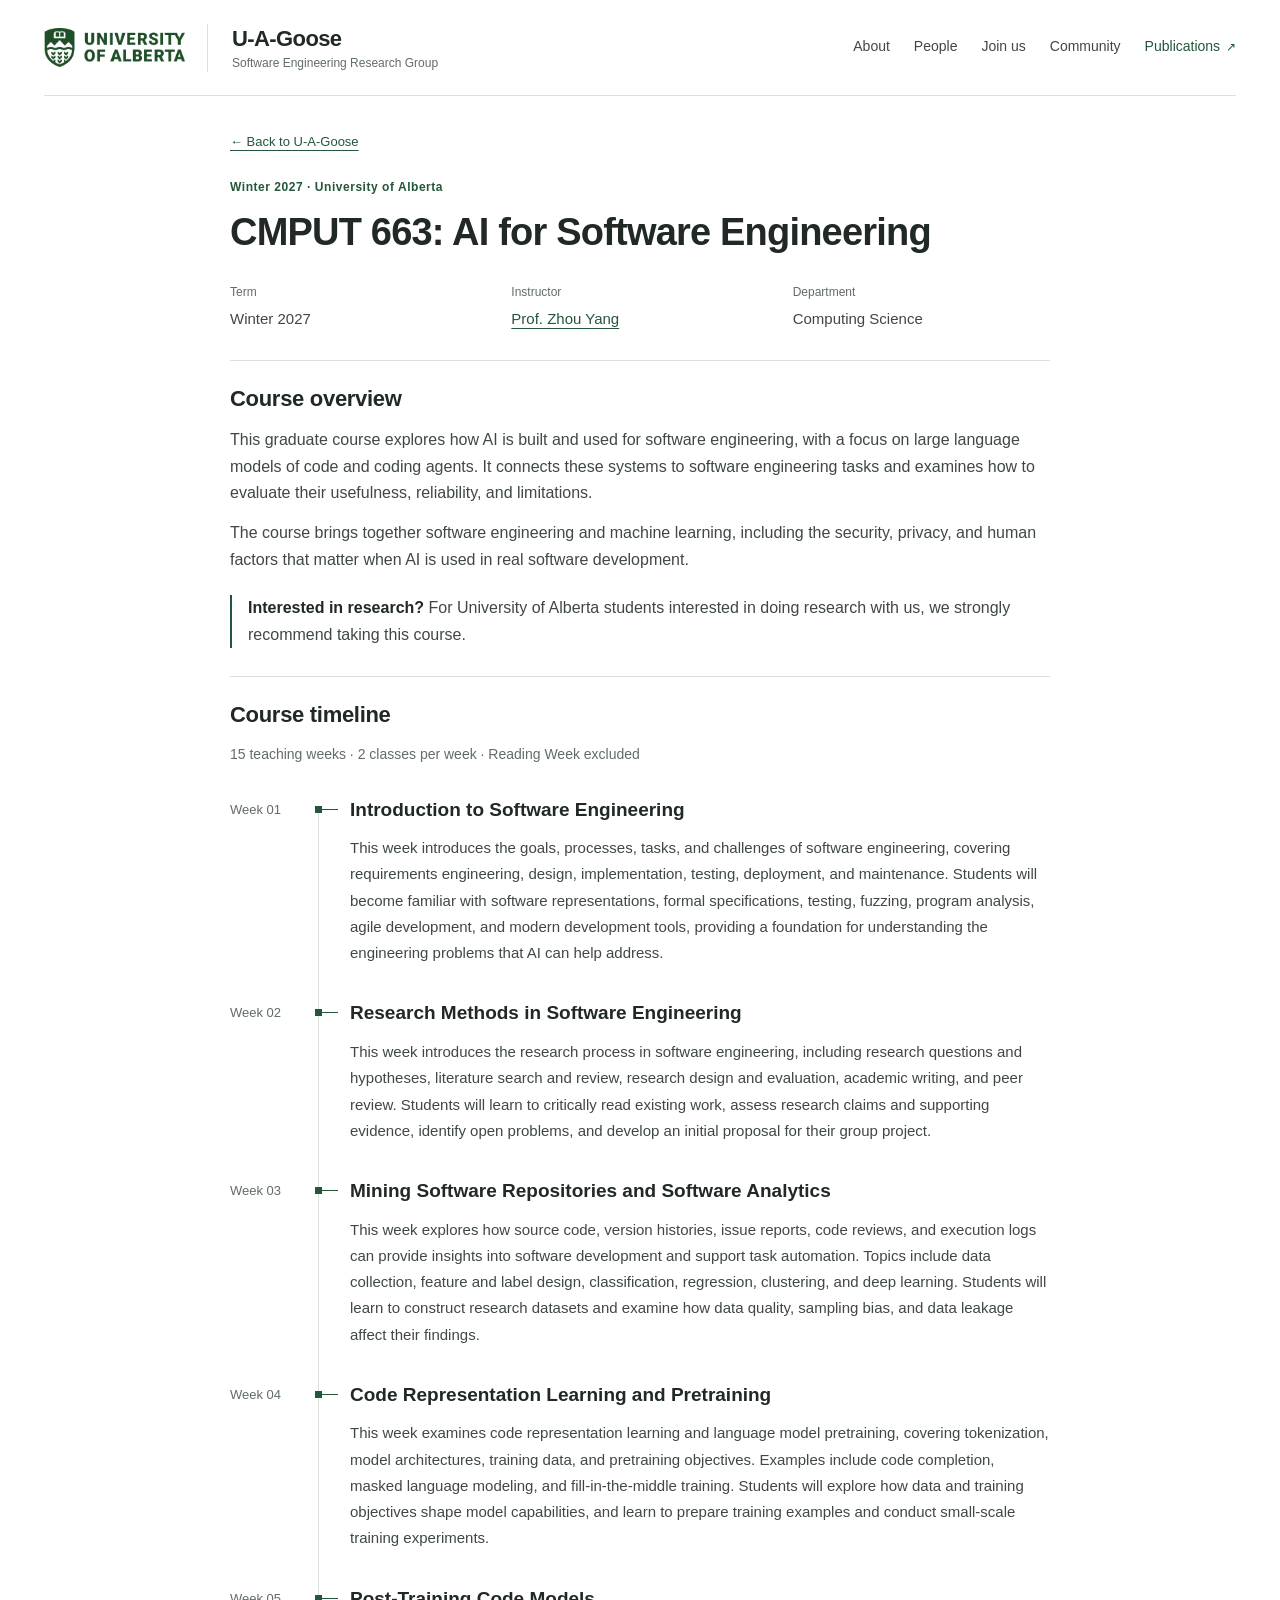
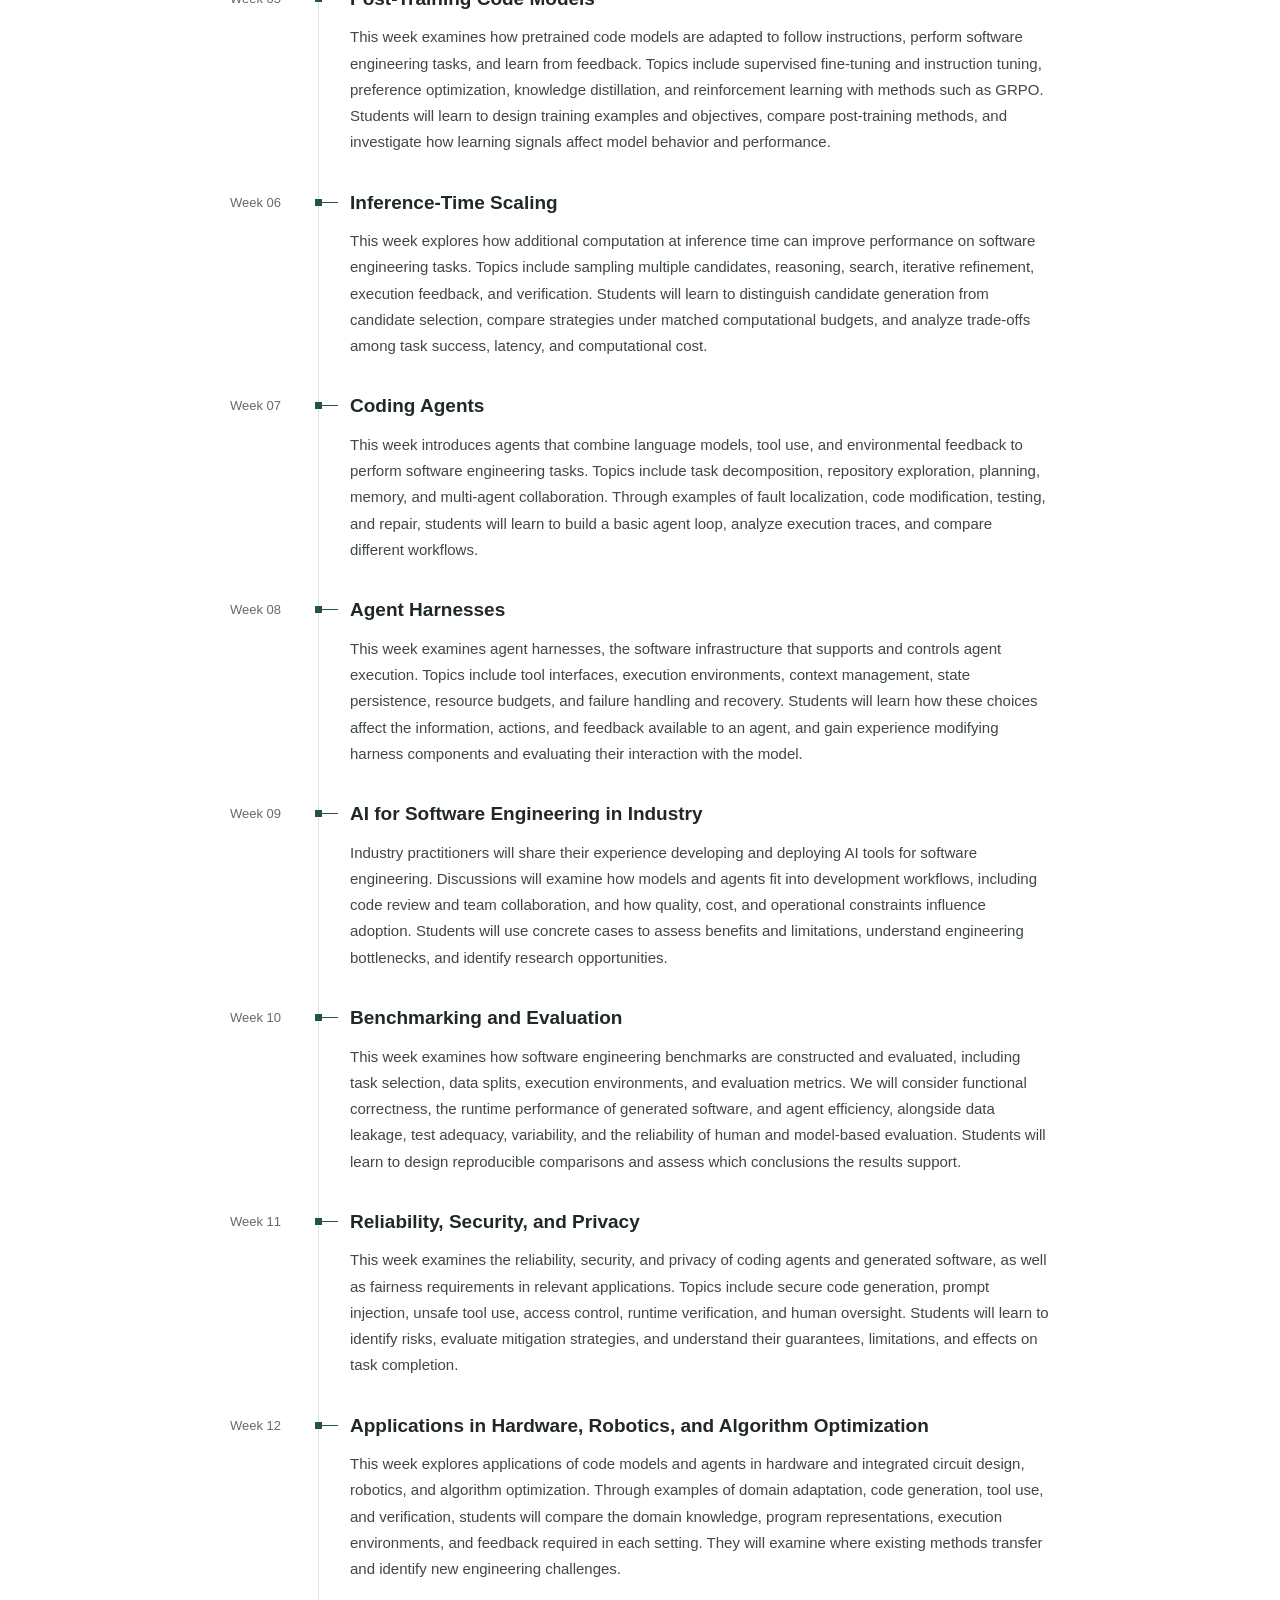
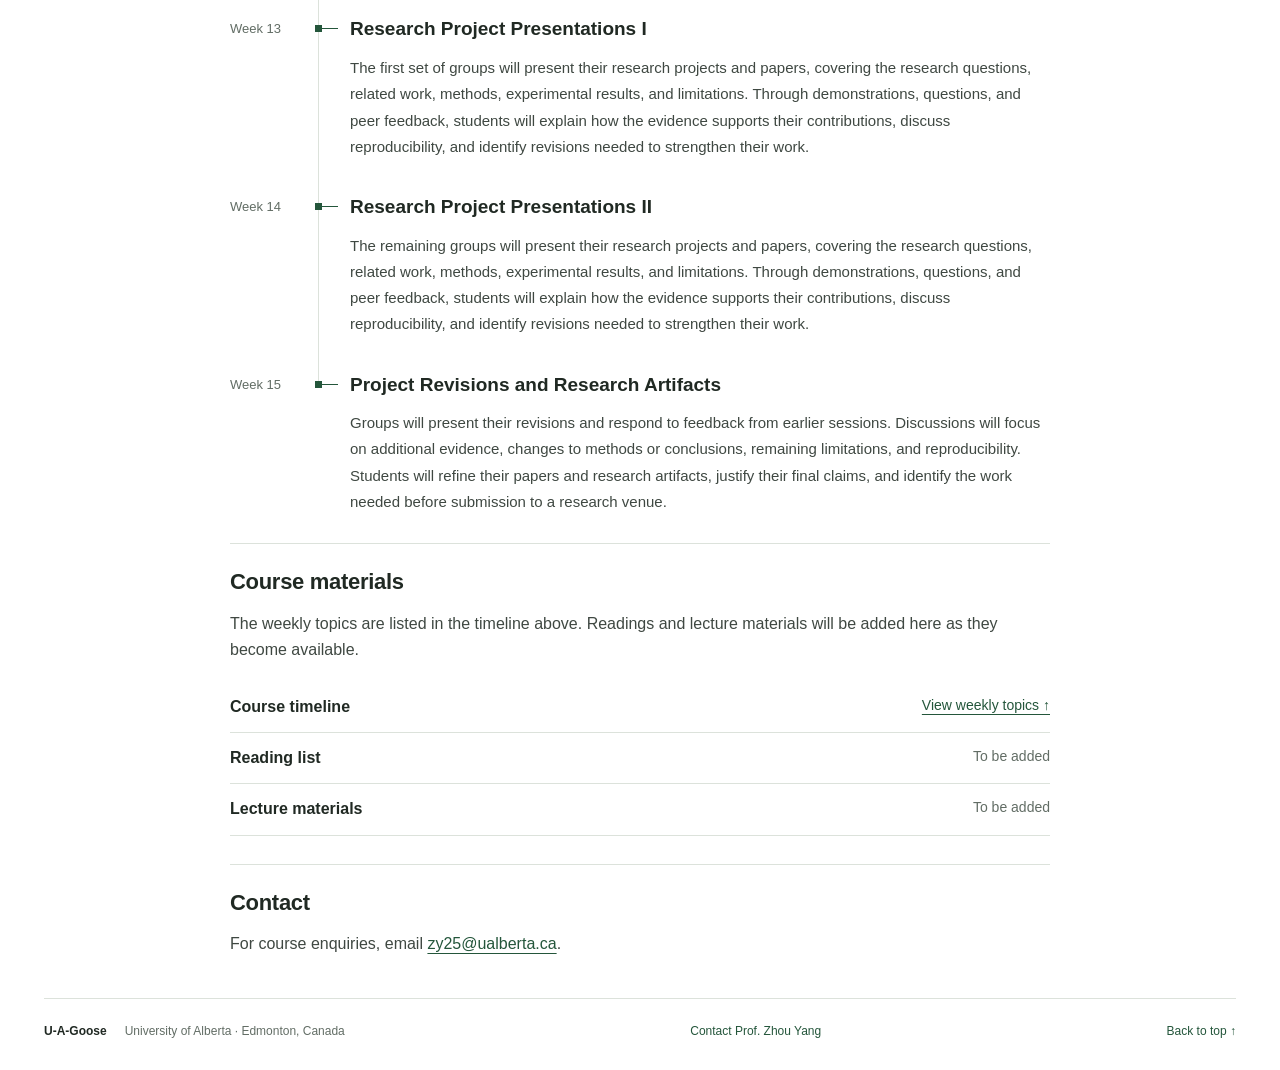
==== cmput-663-winter-2027.html @ 7b9d79d6 "Built site for gh-pages" ====
<!DOCTYPE html>
<html lang="en"><head>
<link href="./assets/images/goose_2.png" rel="icon" type="image/png">
<script src="site_libs/clipboard/clipboard.min.js"></script>
<script src="site_libs/quarto-html/tabby.min.js"></script>
<script src="site_libs/quarto-html/popper.min.js"></script>
<script src="site_libs/quarto-html/tippy.umd.min.js"></script>
<link href="site_libs/quarto-html/tippy.css" rel="stylesheet">
<link href="site_libs/quarto-html/light-border.css" rel="stylesheet">
<link href="site_libs/quarto-html/quarto-html-640605f58ae58ee79329c070719e555b.min.css" rel="stylesheet" append-hash="true" data-mode="light">
<link href="site_libs/quarto-html/quarto-syntax-highlighting-63b5708e65d6cd79cd7618c58d0c21e7.css" rel="stylesheet" id="quarto-text-highlighting-styles"><meta charset="utf-8">
  <meta name="viewport" content="width=device-width, initial-scale=1">
  <title>CMPUT 663: AI for Software Engineering — Winter 2027</title>
  <meta name="description" content="Winter 2027 CMPUT 663 at the University of Alberta, taught by Prof.&nbsp;Zhou Yang. Course introduction, reading list, and teaching materials.">
  <link rel="stylesheet" href="assets/site.css?v=20261116-course-timeline">
  <script src="assets/site.js" defer=""></script>
</head>
<body>
  <a class="skip-link" href="#main">Skip to content</a>
  <header class="site-header">
    <div class="header-inner wrap">
      <a class="university-mark" href="https://www.ualberta.ca/en/index.html" aria-label="University of Alberta"><img src="assets/images/logos/ualberta.png" alt="University of Alberta" width="164" height="52"></a>
      <a class="brand" href="index.html#about" data-section="about"><strong>U-A-Goose</strong><span>Software Engineering Research Group</span></a>
      <nav aria-label="Main navigation">
        <a href="index.html#about" data-section="about">About</a>
        <a href="index.html#people" data-section="people">People</a>
        <a href="index.html#join" data-section="join">Join us</a>
        <a href="index.html#community" data-section="community">Community</a>
        <a class="publications-link" href="publications.html">Publications <span aria-hidden="true">↗</span></a>
      </nav>
    </div>
  </header>
  <main id="main" class="wrap" tabindex="-1"><header id="title-block-header" class="quarto-title-block"></header>
<article class="course-page" aria-labelledby="course-title">
  <a class="course-back" href="index.html#course"><span aria-hidden="true">←</span> Back to U-A-Goose</a>
  <header class="course-header">
    <p class="eyebrow">Winter 2027 · University of Alberta</p>
    <h1 id="course-title">CMPUT 663: AI for Software Engineering</h1>
    <dl class="course-facts">
      <div><dt>Term</dt><dd>Winter 2027</dd></div>
      <div><dt>Instructor</dt><dd><a href="https://homepage.zhouyang.me/">Prof. Zhou Yang</a></dd></div>
      <div><dt>Department</dt><dd>Computing Science</dd></div>
    </dl>
  </header>

  <section class="course-section" aria-labelledby="course-overview">
    <h2 id="course-overview">Course overview</h2>
    <p>This graduate course explores how AI is built and used for software engineering, with a focus on large language models of code and coding agents. It connects these systems to software engineering tasks and examines how to evaluate their usefulness, reliability, and limitations.</p>
    <p>The course brings together software engineering and machine learning, including the security, privacy, and human factors that matter when AI is used in real software development.</p>
    <p class="course-research-note"><strong>Interested in research?</strong> For University of Alberta students interested in doing research with us, we strongly recommend taking this course.</p>
  </section>

  <section class="course-section course-timeline-section" aria-labelledby="course-timeline">
    <h2 id="course-timeline">Course timeline</h2>
    <p class="timeline-summary">15 teaching weeks · 2 classes per week · Reading Week excluded</p>
    <ol class="course-timeline" role="list">
      <li id="week-01">
        <span class="timeline-week">Week 01</span>
        <div class="timeline-content">
          <h3>Introduction to Software Engineering</h3>
          <p>This week introduces the goals, processes, tasks, and challenges of software engineering, covering requirements engineering, design, implementation, testing, deployment, and maintenance. Students will become familiar with software representations, formal specifications, testing, fuzzing, program analysis, agile development, and modern development tools, providing a foundation for understanding the engineering problems that AI can help address.</p>
        </div>
      </li>
      <li id="week-02">
        <span class="timeline-week">Week 02</span>
        <div class="timeline-content">
          <h3>Research Methods in Software Engineering</h3>
          <p>This week introduces the research process in software engineering, including research questions and hypotheses, literature search and review, research design and evaluation, academic writing, and peer review. Students will learn to critically read existing work, assess research claims and supporting evidence, identify open problems, and develop an initial proposal for their group project.</p>
        </div>
      </li>
      <li id="week-03">
        <span class="timeline-week">Week 03</span>
        <div class="timeline-content">
          <h3>Mining Software Repositories and Software Analytics</h3>
          <p>This week explores how source code, version histories, issue reports, code reviews, and execution logs can provide insights into software development and support task automation. Topics include data collection, feature and label design, classification, regression, clustering, and deep learning. Students will learn to construct research datasets and examine how data quality, sampling bias, and data leakage affect their findings.</p>
        </div>
      </li>
      <li id="week-04">
        <span class="timeline-week">Week 04</span>
        <div class="timeline-content">
          <h3>Code Representation Learning and Pretraining</h3>
          <p>This week examines code representation learning and language model pretraining, covering tokenization, model architectures, training data, and pretraining objectives. Examples include code completion, masked language modeling, and fill-in-the-middle training. Students will explore how data and training objectives shape model capabilities, and learn to prepare training examples and conduct small-scale training experiments.</p>
        </div>
      </li>
      <li id="week-05">
        <span class="timeline-week">Week 05</span>
        <div class="timeline-content">
          <h3>Post-Training Code Models</h3>
          <p>This week examines how pretrained code models are adapted to follow instructions, perform software engineering tasks, and learn from feedback. Topics include supervised fine-tuning and instruction tuning, preference optimization, knowledge distillation, and reinforcement learning with methods such as GRPO. Students will learn to design training examples and objectives, compare post-training methods, and investigate how learning signals affect model behavior and performance.</p>
        </div>
      </li>
      <li id="week-06">
        <span class="timeline-week">Week 06</span>
        <div class="timeline-content">
          <h3>Inference-Time Scaling</h3>
          <p>This week explores how additional computation at inference time can improve performance on software engineering tasks. Topics include sampling multiple candidates, reasoning, search, iterative refinement, execution feedback, and verification. Students will learn to distinguish candidate generation from candidate selection, compare strategies under matched computational budgets, and analyze trade-offs among task success, latency, and computational cost.</p>
        </div>
      </li>
      <li id="week-07">
        <span class="timeline-week">Week 07</span>
        <div class="timeline-content">
          <h3>Coding Agents</h3>
          <p>This week introduces agents that combine language models, tool use, and environmental feedback to perform software engineering tasks. Topics include task decomposition, repository exploration, planning, memory, and multi-agent collaboration. Through examples of fault localization, code modification, testing, and repair, students will learn to build a basic agent loop, analyze execution traces, and compare different workflows.</p>
        </div>
      </li>
      <li id="week-08">
        <span class="timeline-week">Week 08</span>
        <div class="timeline-content">
          <h3>Agent Harnesses</h3>
          <p>This week examines agent harnesses, the software infrastructure that supports and controls agent execution. Topics include tool interfaces, execution environments, context management, state persistence, resource budgets, and failure handling and recovery. Students will learn how these choices affect the information, actions, and feedback available to an agent, and gain experience modifying harness components and evaluating their interaction with the model.</p>
        </div>
      </li>
      <li id="week-09">
        <span class="timeline-week">Week 09</span>
        <div class="timeline-content">
          <h3>AI for Software Engineering in Industry</h3>
          <p>Industry practitioners will share their experience developing and deploying AI tools for software engineering. Discussions will examine how models and agents fit into development workflows, including code review and team collaboration, and how quality, cost, and operational constraints influence adoption. Students will use concrete cases to assess benefits and limitations, understand engineering bottlenecks, and identify research opportunities.</p>
        </div>
      </li>
      <li id="week-10">
        <span class="timeline-week">Week 10</span>
        <div class="timeline-content">
          <h3>Benchmarking and Evaluation</h3>
          <p>This week examines how software engineering benchmarks are constructed and evaluated, including task selection, data splits, execution environments, and evaluation metrics. We will consider functional correctness, the runtime performance of generated software, and agent efficiency, alongside data leakage, test adequacy, variability, and the reliability of human and model-based evaluation. Students will learn to design reproducible comparisons and assess which conclusions the results support.</p>
        </div>
      </li>
      <li id="week-11">
        <span class="timeline-week">Week 11</span>
        <div class="timeline-content">
          <h3>Reliability, Security, and Privacy</h3>
          <p>This week examines the reliability, security, and privacy of coding agents and generated software, as well as fairness requirements in relevant applications. Topics include secure code generation, prompt injection, unsafe tool use, access control, runtime verification, and human oversight. Students will learn to identify risks, evaluate mitigation strategies, and understand their guarantees, limitations, and effects on task completion.</p>
        </div>
      </li>
      <li id="week-12">
        <span class="timeline-week">Week 12</span>
        <div class="timeline-content">
          <h3>Applications in Hardware, Robotics, and Algorithm Optimization</h3>
          <p>This week explores applications of code models and agents in hardware and integrated circuit design, robotics, and algorithm optimization. Through examples of domain adaptation, code generation, tool use, and verification, students will compare the domain knowledge, program representations, execution environments, and feedback required in each setting. They will examine where existing methods transfer and identify new engineering challenges.</p>
        </div>
      </li>
      <li id="week-13">
        <span class="timeline-week">Week 13</span>
        <div class="timeline-content">
          <h3>Research Project Presentations I</h3>
          <p>The first set of groups will present their research projects and papers, covering the research questions, related work, methods, experimental results, and limitations. Through demonstrations, questions, and peer feedback, students will explain how the evidence supports their contributions, discuss reproducibility, and identify revisions needed to strengthen their work.</p>
        </div>
      </li>
      <li id="week-14">
        <span class="timeline-week">Week 14</span>
        <div class="timeline-content">
          <h3>Research Project Presentations II</h3>
          <p>The remaining groups will present their research projects and papers, covering the research questions, related work, methods, experimental results, and limitations. Through demonstrations, questions, and peer feedback, students will explain how the evidence supports their contributions, discuss reproducibility, and identify revisions needed to strengthen their work.</p>
        </div>
      </li>
      <li id="week-15">
        <span class="timeline-week">Week 15</span>
        <div class="timeline-content">
          <h3>Project Revisions and Research Artifacts</h3>
          <p>Groups will present their revisions and respond to feedback from earlier sessions. Discussions will focus on additional evidence, changes to methods or conclusions, remaining limitations, and reproducibility. Students will refine their papers and research artifacts, justify their final claims, and identify the work needed before submission to a research venue.</p>
        </div>
      </li>
    </ol>
  </section>

  <section class="course-section" aria-labelledby="course-materials">
    <h2 id="course-materials">Course materials</h2>
    <p>The weekly topics are listed in the timeline above. Readings and lecture materials will be added here as they become available.</p>
    <dl class="course-resources">
      <div><dt>Course timeline</dt><dd><a href="#course-timeline">View weekly topics <span aria-hidden="true">↑</span></a></dd></div>
      <div><dt>Reading list</dt><dd>To be added</dd></div>
      <div><dt>Lecture materials</dt><dd>To be added</dd></div>
    </dl>
  </section>

  <section class="course-section" aria-labelledby="course-contact">
    <h2 id="course-contact">Contact</h2>
    <p>For course enquiries, email <a href="mailto:zy25@ualberta.ca">zy25@ualberta.ca</a>.</p>
  </section>
</article>

  </main>
  <footer class="wrap"><div><strong>U-A-Goose</strong><span>University of Alberta · Edmonton, Canada</span></div><a href="mailto:zhou.yang@ualberta.ca">Contact Prof. Zhou Yang</a><a href="index.html#about" data-section="about">Back to top ↑</a></footer>
<script id="quarto-html-after-body" type="application/javascript">
  window.document.addEventListener("DOMContentLoaded", function (event) {
    const tabsets =  window.document.querySelectorAll(".panel-tabset-tabby")
    tabsets.forEach(function(tabset) {
      const tabby = new Tabby('#' + tabset.id);
    });
    const isCodeAnnotation = (el) => {
      for (const clz of el.classList) {
        if (clz.startsWith('code-annotation-')) {                     
          return true;
        }
      }
      return false;
    }
    const onCopySuccess = function(e) {
      // button target
      const button = e.trigger;
      // don't keep focus
      button.blur();
      // flash "checked"
      button.classList.add('code-copy-button-checked');
      var currentTitle = button.getAttribute("title");
      button.setAttribute("title", "Copied!");
      let tooltip;
      if (window.bootstrap) {
        button.setAttribute("data-bs-toggle", "tooltip");
        button.setAttribute("data-bs-placement", "left");
        button.setAttribute("data-bs-title", "Copied!");
        tooltip = new bootstrap.Tooltip(button, 
          { trigger: "manual", 
            customClass: "code-copy-button-tooltip",
            offset: [0, -8]});
        tooltip.show();    
      }
      setTimeout(function() {
        if (tooltip) {
          tooltip.hide();
          button.removeAttribute("data-bs-title");
          button.removeAttribute("data-bs-toggle");
          button.removeAttribute("data-bs-placement");
        }
        button.setAttribute("title", currentTitle);
        button.classList.remove('code-copy-button-checked');
      }, 1000);
      // clear code selection
      e.clearSelection();
    }
    const getTextToCopy = function(trigger) {
      const outerScaffold = trigger.parentElement.cloneNode(true);
      const codeEl = outerScaffold.querySelector('code');
      for (const childEl of codeEl.children) {
        if (isCodeAnnotation(childEl)) {
          childEl.remove();
        }
      }
      return codeEl.innerText;
    }
    const clipboard = new window.ClipboardJS('.code-copy-button:not([data-in-quarto-modal])', {
      text: getTextToCopy
    });
    clipboard.on('success', onCopySuccess);
    if (window.document.getElementById('quarto-embedded-source-code-modal')) {
      const clipboardModal = new window.ClipboardJS('.code-copy-button[data-in-quarto-modal]', {
        text: getTextToCopy,
        container: window.document.getElementById('quarto-embedded-source-code-modal')
      });
      clipboardModal.on('success', onCopySuccess);
    }
      var localhostRegex = new RegExp(/^(?:http|https):\/\/localhost\:?[0-9]*\//);
      var mailtoRegex = new RegExp(/^mailto:/);
        var filterRegex = new RegExp("https:\/\/u-a-goose\.github\.io");
      var isInternal = (href) => {
          return filterRegex.test(href) || localhostRegex.test(href) || mailtoRegex.test(href);
      }
      // Inspect non-navigation links and adorn them if external
      window.quartoDecorateExternalLinks = function (root) {
     var links = (root || window.document).querySelectorAll('a[href]:not(.nav-link):not(.navbar-brand):not(.toc-action):not(.sidebar-link):not(.sidebar-item-toggle):not(.pagination-link):not(.no-external):not([aria-hidden]):not(.dropdown-item):not(.quarto-navigation-tool):not(.about-link)');
      for (var i=0; i<links.length; i++) {
        const link = links[i];
        if (!isInternal(link.href)) {
          // undo the damage that might have been done by quarto-nav.js in the case of
          // links that we want to consider external
          if (link.dataset.originalHref !== undefined) {
            link.href = link.dataset.originalHref;
          }
          if (!link.classList.contains('no-external-icon')) {
          }
        }
      }
      };
      window.quartoDecorateExternalLinks(window.document);
    // Esc closes the popup (WCAG 1.4.13) and focus leaving both trigger and
    // popup closes it (WCAG 2.4.11); tippy handles neither for interactive popups.
    const hideOnEscAndFocusOut = {
      name: 'hideOnEscAndFocusOut',
      defaultValue: true,
      fn(instance) {
        const dismiss = () => {
          // A show scheduled by the trigger delay would otherwise reopen it
          instance.clearDelayTimeouts();
          instance.hide();
        };
        const onKeyDown = (event) => {
          if (event.key !== 'Escape') {
            return;
          }
          // Keep Esc from also reaching page handlers (e.g. reveal.js overview),
          // except an open reveal.js slide menu, which Esc should close too.
          // The menu handles keys only when its keyboard option is on.
          const menuHandlesEsc = window.Reveal?.getPlugin?.('menu')?.isOpen() &&
            window.Reveal.getConfig().menu?.keyboard !== false;
          if (!menuHandlesEsc) {
            event.stopPropagation();
          }
          if (instance.popper.contains(window.document.activeElement)) {
            // Disabled while refocusing so the focus trigger does not reopen it
            instance.disable();
            instance.reference.focus();
            instance.enable();
          }
          dismiss();
        };
        const onFocusOut = (event) => {
          const target = event.relatedTarget;
          if (target && !instance.reference.contains(target) &&
              !instance.popper.contains(target)) {
            dismiss();
          }
        };
        // On the trigger too: a click trigger (code-annotations: select) has no
        // blur handling. Attached for the instance's lifetime so leaving the
        // trigger also cancels a show still pending on the trigger delay.
        instance.reference.addEventListener('focusout', onFocusOut);
        return {
          onShow() {
            window.document.addEventListener('keydown', onKeyDown, true);
            instance.popper.addEventListener('focusout', onFocusOut);
          },
          onHide() {
            window.document.removeEventListener('keydown', onKeyDown, true);
            instance.popper.removeEventListener('focusout', onFocusOut);
          },
          onDestroy() {
            instance.reference.removeEventListener('focusout', onFocusOut);
          },
        };
      },
    };
    function tippyHover(el, contentFn, onTriggerFn, onUntriggerFn) {
      const config = {
        allowHTML: true,
        maxWidth: 500,
        delay: 100,
        arrow: false,
        appendTo: function(el) {
            return el.parentElement;
        },
        interactive: true,
        interactiveBorder: 10,
        theme: 'light-border',
        placement: 'bottom-start',
        plugins: [hideOnEscAndFocusOut],
      };
      if (contentFn) {
        config.content = contentFn;
      }
      if (onTriggerFn) {
        config.onTrigger = onTriggerFn;
      }
      if (onUntriggerFn) {
        config.onUntrigger = onUntriggerFn;
      }
      window.tippy(el, config); 
    }
    const noterefs = window.document.querySelectorAll('a[role="doc-noteref"]');
    for (var i=0; i<noterefs.length; i++) {
      const ref = noterefs[i];
      tippyHover(ref, function() {
        // use id or data attribute instead here
        let href = ref.getAttribute('data-footnote-href') || ref.getAttribute('href');
        try { href = new URL(href).hash; } catch {}
        const id = href.replace(/^#\/?/, "");
        const note = window.document.getElementById(id);
        if (note) {
          return note.innerHTML;
        } else {
          return "";
        }
      });
    }
    const xrefs = window.document.querySelectorAll('a.quarto-xref');
    const processXRef = (id, note) => {
      // Strip column container classes
      const stripColumnClz = (el) => {
        el.classList.remove("page-full", "page-columns");
        if (el.children) {
          for (const child of el.children) {
            stripColumnClz(child);
          }
        }
      }
      stripColumnClz(note)
      if (id === null || id.startsWith('sec-')) {
        // Special case sections, only their first couple elements
        const container = document.createElement("div");
        if (note.children && note.children.length > 2) {
          container.appendChild(note.children[0].cloneNode(true));
          for (let i = 1; i < note.children.length; i++) {
            const child = note.children[i];
            if (child.tagName === "P" && child.innerText === "") {
              continue;
            } else {
              container.appendChild(child.cloneNode(true));
              break;
            }
          }
          if (window.Quarto?.typesetMath) {
            window.Quarto.typesetMath(container);
          }
          return container.innerHTML
        } else {
          if (window.Quarto?.typesetMath) {
            window.Quarto.typesetMath(note);
          }
          return note.innerHTML;
        }
      } else {
        // Remove any anchor links if they are present
        const anchorLink = note.querySelector('a.anchorjs-link');
        if (anchorLink) {
          anchorLink.remove();
        }
        if (window.Quarto?.typesetMath) {
          window.Quarto.typesetMath(note);
        }
        if (note.classList.contains("callout")) {
          return note.outerHTML;
        } else {
          return note.innerHTML;
        }
      }
    }
    for (var i=0; i<xrefs.length; i++) {
      const xref = xrefs[i];
      tippyHover(xref, undefined, function(instance) {
        instance.disable();
        let url = xref.getAttribute('href');
        let hash = undefined; 
        if (url.startsWith('#')) {
          hash = url;
        } else {
          try { hash = new URL(url).hash; } catch {}
        }
        if (hash) {
          const id = hash.replace(/^#\/?/, "");
          const note = window.document.getElementById(id);
          if (note !== null) {
            try {
              const html = processXRef(id, note.cloneNode(true));
              instance.setContent(html);
            } finally {
              instance.enable();
              instance.show();
            }
          } else {
            // See if we can fetch this
            fetch(url.split('#')[0])
            .then(res => res.text())
            .then(html => {
              const parser = new DOMParser();
              const htmlDoc = parser.parseFromString(html, "text/html");
              const note = htmlDoc.getElementById(id);
              if (note !== null) {
                const html = processXRef(id, note);
                instance.setContent(html);
              } 
            }).finally(() => {
              instance.enable();
              instance.show();
            });
          }
        } else {
          // See if we can fetch a full url (with no hash to target)
          // This is a special case and we should probably do some content thinning / targeting
          fetch(url)
          .then(res => res.text())
          .then(html => {
            const parser = new DOMParser();
            const htmlDoc = parser.parseFromString(html, "text/html");
            const note = htmlDoc.querySelector('main.content');
            if (note !== null) {
              // This should only happen for chapter cross references
              // (since there is no id in the URL)
              // remove the first header
              if (note.children.length > 0 && note.children[0].tagName === "HEADER") {
                note.children[0].remove();
              }
              const html = processXRef(null, note);
              instance.setContent(html);
            } 
          }).finally(() => {
            instance.enable();
            instance.show();
          });
        }
      }, function(instance) {
      });
    }
        let selectedAnnoteEl;
        const selectorForAnnotation = ( cell, annotation) => {
          let cellAttr = 'data-code-cell="' + cell + '"';
          let lineAttr = 'data-code-annotation="' +  annotation + '"';
          const selector = 'span[' + cellAttr + '][' + lineAttr + ']';
          return selector;
        }
        const selectCodeLines = (annoteEl) => {
          const doc = window.document;
          const targetCell = annoteEl.getAttribute("data-target-cell");
          const targetAnnotation = annoteEl.getAttribute("data-target-annotation");
          const annoteSpan = window.document.querySelector(selectorForAnnotation(targetCell, targetAnnotation));
          const lines = annoteSpan.getAttribute("data-code-lines").split(",");
          const lineIds = lines.map((line) => {
            return targetCell + "-" + line;
          })
          // Each band is positioned against its own containing block, which is
          // not the offsetParent of the lines, so place it from client rects.
          const placeBand = (band, firstEl, lastEl, codeBlock) => {
            const container = band.offsetParent;
            if (container === null) {
              return;
            }
            const containerRect = container.getBoundingClientRect();
            // Reveal.js scales slides with a transform, so convert client
            // pixels back to the CSS pixels of the container.
            const scale = containerRect.height / container.offsetHeight || 1;
            const firstRect = firstEl.getBoundingClientRect();
            const lastRect = lastEl.getBoundingClientRect();
            const top = (firstRect.top - containerRect.top) / scale - container.clientTop + container.scrollTop;
            const height = (lastRect.bottom - firstRect.top) / scale;
            band.style.top = top - 2 + "px";
            band.style.height = height + 4 + "px";
            if (codeBlock) {
              // Without the copy button wrapper, the containing block is wider
              // than the code block, so span the code block explicitly.
              const blockRect = codeBlock.getBoundingClientRect();
              band.style.left = (blockRect.left - containerRect.left) / scale - container.clientLeft + container.scrollLeft + "px";
              band.style.width = blockRect.width / scale + "px";
            }
          };
          if (lineIds.length > 0) {
            const el = window.document.getElementById(lineIds[0]);
            const lastEl = window.document.getElementById(lineIds[lineIds.length - 1]);
            const parent = el.parentElement.parentElement;
            // cook up a div (if necessary) and position it
            let div = window.document.getElementById("code-annotation-line-highlight");
            if (div === null) {
              div = window.document.createElement("div");
              div.setAttribute("id", "code-annotation-line-highlight");
              div.style.position = 'absolute';
              parent.appendChild(div);
            }
            placeBand(div, el, lastEl, parent.closest("div.sourceCode") || parent);
            let gutterDiv = window.document.getElementById("code-annotation-line-highlight-gutter");
            if (gutterDiv === null) {
              gutterDiv = window.document.createElement("div");
              gutterDiv.setAttribute("id", "code-annotation-line-highlight-gutter");
              gutterDiv.style.position = 'absolute';
              const codeCell = window.document.getElementById(targetCell);
              const gutter = codeCell.querySelector('.code-annotation-gutter');
              gutter.appendChild(gutterDiv);
            }
            placeBand(gutterDiv, el, lastEl);
            selectedAnnoteEl = annoteEl;
          }
        };
        const unselectCodeLines = () => {
          const elementsIds = ["code-annotation-line-highlight", "code-annotation-line-highlight-gutter"];
          elementsIds.forEach((elId) => {
            const div = window.document.getElementById(elId);
            if (div) {
              div.remove();
            }
          });
          selectedAnnoteEl = undefined;
        };
          // Handle positioning of the toggle
      window.addEventListener(
        "resize",
        throttle(() => {
          elRect = undefined;
          if (selectedAnnoteEl) {
            selectCodeLines(selectedAnnoteEl);
          }
        }, 10)
      );
      function throttle(fn, ms) {
      let throttle = false;
      let timer;
        return (...args) => {
          if(!throttle) { // first call gets through
              fn.apply(this, args);
              throttle = true;
          } else { // all the others get throttled
              if(timer) clearTimeout(timer); // cancel #2
              timer = setTimeout(() => {
                fn.apply(this, args);
                timer = throttle = false;
              }, ms);
          }
        };
      }
        // Attach click handler to the DT
        const annoteDls = window.document.querySelectorAll('dt[data-target-cell]');
        for (const annoteDlNode of annoteDls) {
          annoteDlNode.addEventListener('click', (event) => {
            const clickedEl = event.target;
            if (clickedEl !== selectedAnnoteEl) {
              unselectCodeLines();
              const activeEl = window.document.querySelector('dt[data-target-cell].code-annotation-active');
              if (activeEl) {
                activeEl.classList.remove('code-annotation-active');
              }
              selectCodeLines(clickedEl);
              clickedEl.classList.add('code-annotation-active');
            } else {
              // Unselect the line
              unselectCodeLines();
              clickedEl.classList.remove('code-annotation-active');
            }
          });
        }
    const findCites = (el) => {
      const parentEl = el.parentElement;
      if (parentEl) {
        const cites = parentEl.dataset.cites;
        if (cites) {
          return {
            el,
            cites: cites.split(' ')
          };
        } else {
          return findCites(el.parentElement)
        }
      } else {
        return undefined;
      }
    };
    var bibliorefs = window.document.querySelectorAll('a[role="doc-biblioref"]');
    for (var i=0; i<bibliorefs.length; i++) {
      const ref = bibliorefs[i];
      const citeInfo = findCites(ref);
      if (citeInfo) {
        tippyHover(citeInfo.el, function() {
          var popup = window.document.createElement('div');
          citeInfo.cites.forEach(function(cite) {
            var citeDiv = window.document.createElement('div');
            citeDiv.classList.add('hanging-indent');
            citeDiv.classList.add('csl-entry');
            var biblioDiv = window.document.getElementById('ref-' + cite);
            if (biblioDiv) {
              citeDiv.innerHTML = biblioDiv.innerHTML;
            }
            popup.appendChild(citeDiv);
          });
          return popup.innerHTML;
        });
      }
    }
  });
  </script>


</body></html>
---- site_libs/quarto-html/tippy.css ----
.tippy-box[data-animation=fade][data-state=hidden]{opacity:0}[data-tippy-root]{max-width:calc(100vw - 10px)}.tippy-box{position:relative;background-color:#333;color:#fff;border-radius:4px;font-size:14px;line-height:1.4;white-space:normal;outline:0;transition-property:transform,visibility,opacity}.tippy-box[data-placement^=top]>.tippy-arrow{bottom:0}.tippy-box[data-placement^=top]>.tippy-arrow:before{bottom:-7px;left:0;border-width:8px 8px 0;border-top-color:initial;transform-origin:center top}.tippy-box[data-placement^=bottom]>.tippy-arrow{top:0}.tippy-box[data-placement^=bottom]>.tippy-arrow:before{top:-7px;left:0;border-width:0 8px 8px;border-bottom-color:initial;transform-origin:center bottom}.tippy-box[data-placement^=left]>.tippy-arrow{right:0}.tippy-box[data-placement^=left]>.tippy-arrow:before{border-width:8px 0 8px 8px;border-left-color:initial;right:-7px;transform-origin:center left}.tippy-box[data-placement^=right]>.tippy-arrow{left:0}.tippy-box[data-placement^=right]>.tippy-arrow:before{left:-7px;border-width:8px 8px 8px 0;border-right-color:initial;transform-origin:center right}.tippy-box[data-inertia][data-state=visible]{transition-timing-function:cubic-bezier(.54,1.5,.38,1.11)}.tippy-arrow{width:16px;height:16px;color:#333}.tippy-arrow:before{content:"";position:absolute;border-color:transparent;border-style:solid}.tippy-content{position:relative;padding:5px 9px;z-index:1}
---- site_libs/quarto-html/light-border.css ----
.tippy-box[data-theme~=light-border]{background-color:#fff;background-clip:padding-box;border:1px solid rgba(0,8,16,.15);color:#333;box-shadow:0 4px 14px -2px rgba(0,8,16,.08)}.tippy-box[data-theme~=light-border]>.tippy-backdrop{background-color:#fff}.tippy-box[data-theme~=light-border]>.tippy-arrow:after,.tippy-box[data-theme~=light-border]>.tippy-svg-arrow:after{content:"";position:absolute;z-index:-1}.tippy-box[data-theme~=light-border]>.tippy-arrow:after{border-color:transparent;border-style:solid}.tippy-box[data-theme~=light-border][data-placement^=top]>.tippy-arrow:before{border-top-color:#fff}.tippy-box[data-theme~=light-border][data-placement^=top]>.tippy-arrow:after{border-top-color:rgba(0,8,16,.2);border-width:7px 7px 0;top:17px;left:1px}.tippy-box[data-theme~=light-border][data-placement^=top]>.tippy-svg-arrow>svg{top:16px}.tippy-box[data-theme~=light-border][data-placement^=top]>.tippy-svg-arrow:after{top:17px}.tippy-box[data-theme~=light-border][data-placement^=bottom]>.tippy-arrow:before{border-bottom-color:#fff;bottom:16px}.tippy-box[data-theme~=light-border][data-placement^=bottom]>.tippy-arrow:after{border-bottom-color:rgba(0,8,16,.2);border-width:0 7px 7px;bottom:17px;left:1px}.tippy-box[data-theme~=light-border][data-placement^=bottom]>.tippy-svg-arrow>svg{bottom:16px}.tippy-box[data-theme~=light-border][data-placement^=bottom]>.tippy-svg-arrow:after{bottom:17px}.tippy-box[data-theme~=light-border][data-placement^=left]>.tippy-arrow:before{border-left-color:#fff}.tippy-box[data-theme~=light-border][data-placement^=left]>.tippy-arrow:after{border-left-color:rgba(0,8,16,.2);border-width:7px 0 7px 7px;left:17px;top:1px}.tippy-box[data-theme~=light-border][data-placement^=left]>.tippy-svg-arrow>svg{left:11px}.tippy-box[data-theme~=light-border][data-placement^=left]>.tippy-svg-arrow:after{left:12px}.tippy-box[data-theme~=light-border][data-placement^=right]>.tippy-arrow:before{border-right-color:#fff;right:16px}.tippy-box[data-theme~=light-border][data-placement^=right]>.tippy-arrow:after{border-width:7px 7px 7px 0;right:17px;top:1px;border-right-color:rgba(0,8,16,.2)}.tippy-box[data-theme~=light-border][data-placement^=right]>.tippy-svg-arrow>svg{right:11px}.tippy-box[data-theme~=light-border][data-placement^=right]>.tippy-svg-arrow:after{right:12px}.tippy-box[data-theme~=light-border]>.tippy-svg-arrow{fill:#fff}.tippy-box[data-theme~=light-border]>.tippy-svg-arrow:after{background-image:url([data-uri]);background-size:16px 6px;width:16px;height:6px}
---- site_libs/quarto-html/quarto-html-640605f58ae58ee79329c070719e555b.min.css ----
.top-right{position:absolute;top:1em;right:1em}.visually-hidden{border:0;clip:rect(0 0 0 0);height:auto;margin:0;overflow:hidden;padding:0;position:absolute;width:1px;white-space:nowrap}.hidden{display:none !important}.zindex-bottom{z-index:-1 !important}figure.figure{display:block}.quarto-layout-panel{margin-bottom:1em}.quarto-layout-panel>figure{width:100%}.quarto-layout-panel>figure>figcaption,.quarto-layout-panel>.panel-caption{margin-top:10pt}.quarto-layout-panel>.table-caption{margin-top:0px}.table-caption p{margin-bottom:.5em}.quarto-layout-row{display:flex;flex-direction:row;align-items:flex-start}.quarto-layout-valign-top{align-items:flex-start}.quarto-layout-valign-bottom{align-items:flex-end}.quarto-layout-valign-center{align-items:center}.quarto-layout-cell{position:relative;margin-right:20px}.quarto-layout-cell:last-child{margin-right:0}.quarto-layout-cell figure,.quarto-layout-cell>p{margin:.2em}.quarto-layout-cell img{max-width:100%}.quarto-layout-cell .html-widget{width:100% !important}.quarto-layout-cell div figure p{margin:0}.quarto-layout-cell figure{display:block;margin-inline-start:0;margin-inline-end:0}.quarto-layout-cell table{display:inline-table}.quarto-layout-cell-subref figcaption,figure .quarto-layout-row figure figcaption{text-align:center;font-style:italic}.quarto-figure{position:relative;margin-bottom:1em}.quarto-figure>figure{width:100%;margin-bottom:0}.quarto-figure-left>figure>p,.quarto-figure-left>figure>div{text-align:left}.quarto-figure-center>figure>p,.quarto-figure-center>figure>div{text-align:center}.quarto-figure-right>figure>p,.quarto-figure-right>figure>div{text-align:right}.quarto-figure>figure>div.cell-annotation,.quarto-figure>figure>div code{text-align:left}figure>p:empty{display:none}figure>p:first-child{margin-top:0;margin-bottom:0}figure>figcaption.quarto-float-caption-bottom{margin-bottom:.5em}figure>figcaption.quarto-float-caption-top{margin-top:.5em}div[id^=tbl-]{position:relative}.quarto-figure>.anchorjs-link{position:absolute;top:.6em;right:.5em}div[id^=tbl-]>.anchorjs-link{position:absolute;top:.7em;right:.3em}.quarto-figure:hover>.anchorjs-link,div[id^=tbl-]:hover>.anchorjs-link,h2:hover>.anchorjs-link,h3:hover>.anchorjs-link,h4:hover>.anchorjs-link,h5:hover>.anchorjs-link,h6:hover>.anchorjs-link,.reveal-anchorjs-link>.anchorjs-link{opacity:1}#title-block-header{margin-block-end:1rem;position:relative;margin-top:-1px}#title-block-header .abstract{margin-block-start:1rem}#title-block-header .abstract .abstract-title{font-weight:600}#title-block-header a{text-decoration:none}#title-block-header .author,#title-block-header .date,#title-block-header .doi{margin-block-end:.2rem}#title-block-header .quarto-title-block>div{display:flex}#title-block-header .quarto-title-block>div>h1{flex-grow:1}#title-block-header .quarto-title-block>div>button{flex-shrink:0;height:2.25rem;margin-top:0}tr.header>th>p:last-of-type{margin-bottom:0px}table,table.table{margin-top:.5rem;margin-bottom:.5rem}caption,.table-caption{padding-top:.5rem;padding-bottom:.5rem;text-align:center}figure.quarto-float-tbl figcaption.quarto-float-caption-top{margin-top:.5rem;margin-bottom:.25rem;text-align:center}figure.quarto-float-tbl figcaption.quarto-float-caption-bottom{padding-top:.25rem;margin-bottom:.5rem;text-align:center}.utterances{max-width:none;margin-left:-8px}iframe{margin-bottom:1em}details{margin-bottom:1em}details[show]{margin-bottom:0}details>summary{color:rgb(110.5,110.5,110.5)}details>summary>p:only-child{display:inline}div.code-copy-outer-scaffold{position:relative}dd code:not(.sourceCode),p code:not(.sourceCode){white-space:pre-wrap}code{white-space:pre}@media print{code{white-space:pre-wrap}}pre>code{display:block}pre>code.sourceCode{white-space:pre}pre>code.sourceCode>span>a:first-child::before{text-decoration:none}pre.code-overflow-wrap>code.sourceCode{white-space:pre-wrap}pre.code-overflow-scroll>code.sourceCode{white-space:pre}code a:any-link{color:inherit;text-decoration:none}code a:hover{color:inherit;text-decoration:underline}ul.task-list{padding-left:1em}[data-tippy-root]{display:inline-block}.tippy-content .footnote-back{display:none}.footnote-back{margin-left:.2em}.tippy-content{overflow-x:auto}.quarto-embedded-source-code{display:none}.quarto-unresolved-ref{font-weight:600}.quarto-cover-image{max-width:35%;float:right;margin-left:30px}.cell-output-display .widget-subarea{margin-bottom:1em}.cell-output-display:not(.no-overflow-x),.knitsql-table:not(.no-overflow-x){overflow-x:auto}.panel-input{margin-bottom:1em}.panel-input>div,.panel-input>div>div{display:inline-block;vertical-align:top;padding-right:12px}.panel-input>p:last-child{margin-bottom:0}.layout-sidebar{margin-bottom:1em}.layout-sidebar .tab-content{border:none}.tab-content>.page-columns.active{display:grid}div.sourceCode>iframe{width:100%;height:300px;margin-bottom:-0.5em}a{text-underline-offset:3px}.callout pre.sourceCode{padding-left:0}div.ansi-escaped-output{font-family:monospace;display:block}/*!
*
* ansi colors from IPython notebook's
*
* we also add `bright-[color]-` synonyms for the `-[color]-intense` classes since
* that seems to be what ansi_up emits
*
*/.ansi-black-fg{color:#3e424d}.ansi-black-bg{background-color:#3e424d}.ansi-black-intense-black,.ansi-bright-black-fg{color:#282c36}.ansi-black-intense-black,.ansi-bright-black-bg{background-color:#282c36}.ansi-red-fg{color:#e75c58}.ansi-red-bg{background-color:#e75c58}.ansi-red-intense-red,.ansi-bright-red-fg{color:#b22b31}.ansi-red-intense-red,.ansi-bright-red-bg{background-color:#b22b31}.ansi-green-fg{color:#00a250}.ansi-green-bg{background-color:#00a250}.ansi-green-intense-green,.ansi-bright-green-fg{color:#007427}.ansi-green-intense-green,.ansi-bright-green-bg{background-color:#007427}.ansi-yellow-fg{color:#ddb62b}.ansi-yellow-bg{background-color:#ddb62b}.ansi-yellow-intense-yellow,.ansi-bright-yellow-fg{color:#b27d12}.ansi-yellow-intense-yellow,.ansi-bright-yellow-bg{background-color:#b27d12}.ansi-blue-fg{color:#208ffb}.ansi-blue-bg{background-color:#208ffb}.ansi-blue-intense-blue,.ansi-bright-blue-fg{color:#0065ca}.ansi-blue-intense-blue,.ansi-bright-blue-bg{background-color:#0065ca}.ansi-magenta-fg{color:#d160c4}.ansi-magenta-bg{background-color:#d160c4}.ansi-magenta-intense-magenta,.ansi-bright-magenta-fg{color:#a03196}.ansi-magenta-intense-magenta,.ansi-bright-magenta-bg{background-color:#a03196}.ansi-cyan-fg{color:#60c6c8}.ansi-cyan-bg{background-color:#60c6c8}.ansi-cyan-intense-cyan,.ansi-bright-cyan-fg{color:#258f8f}.ansi-cyan-intense-cyan,.ansi-bright-cyan-bg{background-color:#258f8f}.ansi-white-fg{color:#c5c1b4}.ansi-white-bg{background-color:#c5c1b4}.ansi-white-intense-white,.ansi-bright-white-fg{color:#a1a6b2}.ansi-white-intense-white,.ansi-bright-white-bg{background-color:#a1a6b2}.ansi-default-inverse-fg{color:#fff}.ansi-default-inverse-bg{background-color:#000}.ansi-bold{font-weight:bold}.ansi-underline{text-decoration:underline}:root{--quarto-body-bg: #fff;--quarto-body-color: #222;--quarto-text-muted: rgb(110.5, 110.5, 110.5);--quarto-border-color: rgb(110.5, 110.5, 110.5);--quarto-border-width: 1px;--quarto-border-radius: 4px}table.gt_table{color:var(--quarto-body-color);font-size:1em;width:100%;background-color:rgba(0,0,0,0);border-top-width:inherit;border-bottom-width:inherit;border-color:var(--quarto-border-color)}table.gt_table th.gt_column_spanner_outer{color:var(--quarto-body-color);background-color:rgba(0,0,0,0);border-top-width:inherit;border-bottom-width:inherit;border-color:var(--quarto-border-color)}table.gt_table th.gt_col_heading{color:var(--quarto-body-color);font-weight:bold;background-color:rgba(0,0,0,0)}table.gt_table thead.gt_col_headings{border-bottom:1px solid currentColor;border-top-width:inherit;border-top-color:var(--quarto-border-color)}table.gt_table thead.gt_col_headings:not(:first-child){border-top-width:1px;border-top-color:var(--quarto-border-color)}table.gt_table td.gt_row{border-bottom-width:1px;border-bottom-color:var(--quarto-border-color);border-top-width:0px}table.gt_table tbody.gt_table_body{border-top-width:1px;border-bottom-width:1px;border-bottom-color:var(--quarto-border-color);border-top-color:currentColor}div.columns{display:initial;gap:initial}div.column{display:inline-block;overflow-x:initial;vertical-align:top;width:50%}.code-annotation-tip-content{word-wrap:break-word}.code-annotation-container-hidden{display:none !important}dl.code-annotation-container-grid{display:grid;grid-template-columns:min-content auto}dl.code-annotation-container-grid dt{grid-column:1}dl.code-annotation-container-grid dd{grid-column:2}pre.sourceCode.code-annotation-code{padding-right:0}code.sourceCode .code-annotation-anchor{z-index:100;position:relative;float:right;background-color:rgba(0,0,0,0)}input[type=checkbox]{margin-right:.5ch}:root{--mermaid-bg-color: #fff;--mermaid-edge-color: #999;--mermaid-node-fg-color: #222;--mermaid-fg-color: #222;--mermaid-fg-color--lighter: rgb(59.5, 59.5, 59.5);--mermaid-fg-color--lightest: #555555;--mermaid-font-family: sans-serif;--mermaid-label-bg-color: #fff;--mermaid-label-fg-color: #468;--mermaid-node-bg-color: rgba(68, 102, 136, 0.1);--mermaid-node-fg-color: #222}@media print{:root{font-size:11pt}#quarto-sidebar,#TOC,.nav-page{display:none}.page-columns .content{grid-column-start:page-start}.fixed-top{position:relative}.panel-caption,.figure-caption,figcaption{color:#666}}body.quarto-light .dark-content{display:none !important}body.quarto-dark .light-content{display:none !important}.code-copy-button{position:absolute;top:0;right:0;border:0;margin-top:5px;margin-right:5px;background-color:rgba(0,0,0,0);z-index:3}.code-copy-button-tooltip{font-size:.75em}div.code-copy-outer-scaffold:hover>.code-copy-button>.bi::before{display:inline-block;height:1rem;width:1rem;content:"";vertical-align:-0.125em;background-image:url('data:image/svg+xml,<svg xmlns="http://www.w3.org/2000/svg" width="16" height="16" fill="rgb(111, 111, 111)" viewBox="0 0 16 16"><path d="M4 1.5H3a2 2 0 0 0-2 2V14a2 2 0 0 0 2 2h10a2 2 0 0 0 2-2V3.5a2 2 0 0 0-2-2h-1v1h1a1 1 0 0 1 1 1V14a1 1 0 0 1-1 1H3a1 1 0 0 1-1-1V3.5a1 1 0 0 1 1-1h1v-1z"/><path d="M9.5 1a.5.5 0 0 1 .5.5v1a.5.5 0 0 1-.5.5h-3a.5.5 0 0 1-.5-.5v-1a.5.5 0 0 1 .5-.5h3zm-3-1A1.5 1.5 0 0 0 5 1.5v1A1.5 1.5 0 0 0 6.5 4h3A1.5 1.5 0 0 0 11 2.5v-1A1.5 1.5 0 0 0 9.5 0h-3z"/></svg>');background-repeat:no-repeat;background-size:1rem 1rem}div.code-copy-outer-scaffold:hover>.code-copy-button-checked>.bi::before{background-image:url('data:image/svg+xml,<svg xmlns="http://www.w3.org/2000/svg" width="16" height="16" fill="rgb(111, 111, 111)" viewBox="0 0 16 16"><path d="M13.854 3.646a.5.5 0 0 1 0 .708l-7 7a.5.5 0 0 1-.708 0l-3.5-3.5a.5.5 0 1 1 .708-.708L6.5 10.293l6.646-6.647a.5.5 0 0 1 .708 0z"/></svg>')}div.code-copy-outer-scaffold:hover>.code-copy-button:hover>.bi::before{background-image:url('data:image/svg+xml,<svg xmlns="http://www.w3.org/2000/svg" width="16" height="16" fill="rgb(13, 110, 253)" viewBox="0 0 16 16"><path d="M4 1.5H3a2 2 0 0 0-2 2V14a2 2 0 0 0 2 2h10a2 2 0 0 0 2-2V3.5a2 2 0 0 0-2-2h-1v1h1a1 1 0 0 1 1 1V14a1 1 0 0 1-1 1H3a1 1 0 0 1-1-1V3.5a1 1 0 0 1 1-1h1v-1z"/><path d="M9.5 1a.5.5 0 0 1 .5.5v1a.5.5 0 0 1-.5.5h-3a.5.5 0 0 1-.5-.5v-1a.5.5 0 0 1 .5-.5h3zm-3-1A1.5 1.5 0 0 0 5 1.5v1A1.5 1.5 0 0 0 6.5 4h3A1.5 1.5 0 0 0 11 2.5v-1A1.5 1.5 0 0 0 9.5 0h-3z"/></svg>')}div.code-copy-outer-scaffold:hover>.code-copy-button-checked:hover>.bi::before{background-image:url('data:image/svg+xml,<svg xmlns="http://www.w3.org/2000/svg" width="16" height="16" fill="rgb(13, 110, 253)"  viewBox="0 0 16 16"><path d="M13.854 3.646a.5.5 0 0 1 0 .708l-7 7a.5.5 0 0 1-.708 0l-3.5-3.5a.5.5 0 1 1 .708-.708L6.5 10.293l6.646-6.647a.5.5 0 0 1 .708 0z"/></svg>')}.panel-tabset [role=tablist]{border-bottom:1px solid #dee2e6;list-style:none;margin:0;padding:0;width:100%}.panel-tabset [role=tablist] *{-webkit-box-sizing:border-box;box-sizing:border-box}@media(min-width: 30em){.panel-tabset [role=tablist] li{display:inline-block}}.panel-tabset [role=tab]{border:1px solid rgba(0,0,0,0);border-top-color:#dee2e6;display:block;padding:.5em 1em;text-decoration:none}@media(min-width: 30em){.panel-tabset [role=tab]{border-top-color:rgba(0,0,0,0);display:inline-block;margin-bottom:-1px}}.panel-tabset [role=tab][aria-selected=true]{background-color:#dee2e6}@media(min-width: 30em){.panel-tabset [role=tab][aria-selected=true]{background-color:rgba(0,0,0,0);border:1px solid #dee2e6;border-bottom-color:#fff}}@media(min-width: 30em){.panel-tabset [role=tab]:hover:not([aria-selected=true]){border:1px solid #dee2e6}}.img-fluid{max-width:100%;height:auto}:root{--quarto-scss-export-body-bg: #fff;--quarto-scss-export-body-color: #222;--quarto-scss-export-text-muted: rgb(110.5, 110.5, 110.5);--quarto-scss-export-border-color: rgb(110.5, 110.5, 110.5);--quarto-scss-export-table-border-color: rgb(110.5, 110.5, 110.5);--quarto-scss-export-btn-code-copy-color: rgb(110.5, 110.5, 110.5);--quarto-scss-export-btn-code-copy-color-active: #0d6efd;--quarto-scss-export-primary: #468;--quarto-scss-export-secondary: #999;--quarto-scss-export-mermaid-bg-color: #fff;--quarto-scss-export-mermaid-edge-color: #999;--quarto-scss-export-mermaid-node-fg-color: #222;--quarto-scss-export-mermaid-fg-color: #222;--quarto-scss-export-mermaid-fg-color--lighter: rgb(59.5, 59.5, 59.5);--quarto-scss-export-mermaid-fg-color--lightest: #555555;--quarto-scss-export-mermaid-label-bg-color: #fff;--quarto-scss-export-mermaid-label-fg-color: #468;--quarto-scss-export-mermaid-node-bg-color: rgba(68, 102, 136, 0.1);--quarto-scss-export-tabset-border-color: rgb(222, 226, 230)}
---- site_libs/quarto-html/quarto-syntax-highlighting-63b5708e65d6cd79cd7618c58d0c21e7.css ----
/* quarto syntax highlight colors */
:root {
  --quarto-hl-ot-color: #003B4F;
  --quarto-hl-at-color: #657422;
  --quarto-hl-ss-color: #20794D;
  --quarto-hl-an-color: #5E5E5E;
  --quarto-hl-fu-color: #4758AB;
  --quarto-hl-st-color: #20794D;
  --quarto-hl-cf-color: #003B4F;
  --quarto-hl-op-color: #5E5E5E;
  --quarto-hl-er-color: #AD0000;
  --quarto-hl-bn-color: #AD0000;
  --quarto-hl-al-color: #AD0000;
  --quarto-hl-va-color: #111111;
  --quarto-hl-bu-color: inherit;
  --quarto-hl-ex-color: inherit;
  --quarto-hl-pp-color: #AD0000;
  --quarto-hl-in-color: #5E5E5E;
  --quarto-hl-vs-color: #20794D;
  --quarto-hl-wa-color: #5E5E5E;
  --quarto-hl-do-color: #5E5E5E;
  --quarto-hl-im-color: #00769E;
  --quarto-hl-ch-color: #20794D;
  --quarto-hl-dt-color: #AD0000;
  --quarto-hl-fl-color: #AD0000;
  --quarto-hl-co-color: #5E5E5E;
  --quarto-hl-cv-color: #5E5E5E;
  --quarto-hl-cn-color: #8f5902;
  --quarto-hl-sc-color: #5E5E5E;
  --quarto-hl-dv-color: #AD0000;
  --quarto-hl-kw-color: #003B4F;
}

/* other quarto variables */
:root {
  --quarto-font-monospace: SFMono-Regular, Menlo, Monaco, Consolas, "Liberation Mono", "Courier New", monospace;
}

/* syntax highlight based on Pandoc's rules */
pre > code.sourceCode > span {
  color: #003B4F;
}

code.sourceCode > span {
  color: #003B4F;
}

div.sourceCode,
div.sourceCode pre.sourceCode {
  color: #003B4F;
}

/* Normal */
code span {
  color: #003B4F;
}

/* Alert */
code span.al {
  color: #AD0000;
  font-style: inherit;
}

/* Annotation */
code span.an {
  color: #5E5E5E;
  font-style: inherit;
}

/* Attribute */
code span.at {
  color: #657422;
  font-style: inherit;
}

/* BaseN */
code span.bn {
  color: #AD0000;
  font-style: inherit;
}

/* BuiltIn */
code span.bu {
  font-style: inherit;
}

/* ControlFlow */
code span.cf {
  color: #003B4F;
  font-weight: bold;
  font-style: inherit;
}

/* Char */
code span.ch {
  color: #20794D;
  font-style: inherit;
}

/* Constant */
code span.cn {
  color: #8f5902;
  font-style: inherit;
}

/* Comment */
code span.co {
  color: #5E5E5E;
  font-style: inherit;
}

/* CommentVar */
code span.cv {
  color: #5E5E5E;
  font-style: italic;
}

/* Documentation */
code span.do {
  color: #5E5E5E;
  font-style: italic;
}

/* DataType */
code span.dt {
  color: #AD0000;
  font-style: inherit;
}

/* DecVal */
code span.dv {
  color: #AD0000;
  font-style: inherit;
}

/* Error */
code span.er {
  color: #AD0000;
  font-style: inherit;
}

/* Extension */
code span.ex {
  font-style: inherit;
}

/* Float */
code span.fl {
  color: #AD0000;
  font-style: inherit;
}

/* Function */
code span.fu {
  color: #4758AB;
  font-style: inherit;
}

/* Import */
code span.im {
  color: #00769E;
  font-style: inherit;
}

/* Information */
code span.in {
  color: #5E5E5E;
  font-style: inherit;
}

/* Keyword */
code span.kw {
  color: #003B4F;
  font-weight: bold;
  font-style: inherit;
}

/* Operator */
code span.op {
  color: #5E5E5E;
  font-style: inherit;
}

/* Other */
code span.ot {
  color: #003B4F;
  font-style: inherit;
}

/* Preprocessor */
code span.pp {
  color: #AD0000;
  font-style: inherit;
}

/* SpecialChar */
code span.sc {
  color: #5E5E5E;
  font-style: inherit;
}

/* SpecialString */
code span.ss {
  color: #20794D;
  font-style: inherit;
}

/* String */
code span.st {
  color: #20794D;
  font-style: inherit;
}

/* Variable */
code span.va {
  color: #111111;
  font-style: inherit;
}

/* VerbatimString */
code span.vs {
  color: #20794D;
  font-style: inherit;
}

/* Warning */
code span.wa {
  color: #5E5E5E;
  font-style: italic;
}

.prevent-inlining {
  content: "</";
}

/*# sourceMappingURL=054cc16b9e9817627be6994582d2ffb5.css.map */
---- assets/site.css ----
:root {
  --ink: #202923;
  --body: #3f4842;
  --green: #24563b;
  --muted: #626d65;
  --line: #dce2db;
  --soft: #f5f7f3;
  --max: 1232px;
  color-scheme: light;
}
* { box-sizing: border-box; }
html { scroll-behavior: smooth; scroll-padding-top: 112px; }
body { margin: 0; background: #fff; color: var(--body); font-family: -apple-system, BlinkMacSystemFont, "Segoe UI", Arial, sans-serif; font-size: 16px; line-height: 1.65; -webkit-font-smoothing: antialiased; }
a { color: var(--green); text-decoration-thickness: 1px; text-underline-offset: 4px; }
a:hover { color: #123a25; }
a:focus-visible, [tabindex]:focus-visible { outline: 2px solid var(--green); outline-offset: 5px; }
img { max-width: 100%; display: block; }
h1, h2, h3, h4 { color: var(--ink); margin: 0; line-height: 1.3; }
p { margin: 0 0 14px; }
strong { color: var(--ink); font-weight: 600; }
.wrap { width: min(var(--max), calc(100% - 88px)); margin-inline: auto; }
.eyebrow { font-size: 12px; line-height: 1.6; letter-spacing: .045em; color: var(--green); font-weight: 600; }
.muted { color: var(--muted); font-size: 14px; }
.skip-link { position: fixed; left: 12px; top: -80px; z-index: 20; padding: 12px; background: #fff; }
.skip-link:focus { top: 12px; }
.site-header { background: #fff; position: sticky; top: 0; z-index: 10; }
.header-inner { min-height: 96px; display: flex; align-items: center; border-bottom: 1px solid var(--line); gap: 24px; }
.university-mark { flex: 0 0 164px; padding-right: 22px; border-right: 1px solid var(--line); }
.university-mark img { width: 142px; height: 48px; object-fit: contain; }
.brand { text-decoration: none; line-height: 1.4; flex: 1; }
.brand strong { display: block; font-size: 22px; letter-spacing: -.6px; }
.brand span { display: block; font-size: 12px; color: var(--muted); }
nav { display: flex; align-items: center; gap: 24px; }
nav a { color: var(--body); text-decoration: none; font-size: 14px; white-space: nowrap; padding: 9px 0; border-bottom: 2px solid transparent; }
nav a[aria-current] { border-color: var(--green); color: var(--green); }
nav a:hover { border-color: var(--line); }
nav .publications-link { color: var(--green); }
.publications-link span { font-size: 12px; margin-left: 2px; }
.intro-section { display: grid; grid-template-columns: 1.47fr 1fr; gap: 40px; padding: 42px 0 38px; }
.intro .eyebrow { margin-bottom: 9px; }
h1 { font-size: 43px; letter-spacing: -1.5px; }
.subtitle { font-size: 23px; color: var(--ink); letter-spacing: -.25px; margin: 3px 0 25px; }
.goose-acronym strong { color: var(--green); font-weight: 600; }
.research-text { display: flow-root; font-size: 17px; line-height: 1.7; }
.research-text p:last-child { margin-bottom: 0; }
.goose { float: left; width: 150px; height: 150px; object-fit: contain; margin: 0 21px 8px 0; }
.course-announcement { border-top: 1px solid var(--line); margin-top: 22px; padding-top: 16px; }
.course-announcement-heading { display: flex; align-items: baseline; justify-content: space-between; gap: 16px; margin-bottom: 8px; }
.course-announcement-heading h2 { font-size: 17px; }
.course-announcement-heading p { margin: 0; font-size: 12px; color: var(--muted); white-space: nowrap; }
.course-announcement h3 { font-size: 17px; margin-bottom: 8px; line-height: 1.5; }
.course-announcement h3 a { text-decoration: none; }
.course-announcement h3 a:hover { text-decoration: underline; }
.course-announcement > p { font-size: 14px; line-height: 1.65; margin-bottom: 8px; }
.course-materials-link { font-size: 13px; }
.course-page { max-width: 820px; margin-inline: auto; padding: 32px 0 40px; }
.course-back { display: inline-block; font-size: 13px; margin-bottom: 26px; }
.course-header h1 { font-size: clamp(28px, 4vw, 38px); letter-spacing: -.8px; max-width: 720px; }
.course-header .eyebrow { margin-bottom: 10px; }
.course-facts { display: grid; grid-template-columns: 1fr 1fr 1fr; gap: 16px 24px; margin: 26px 0 0; }
.course-facts dt { font-size: 12px; color: var(--muted); margin-bottom: 4px; }
.course-facts dd { margin: 0; font-size: 15px; }
.course-section { border-top: 1px solid var(--line); margin-top: 28px; padding-top: 24px; }
.course-section h2 { font-size: 22px; letter-spacing: -.3px; margin-bottom: 14px; }
.course-section > p:last-child { margin-bottom: 0; }
.course-research-note { border-left: 2px solid var(--green); padding-left: 16px; margin-top: 22px; }
.timeline-summary { color: var(--muted); font-size: 14px; }
.course-timeline { list-style: none; margin: 30px 0 0; padding: 0; }
.course-timeline > li { position: relative; display: grid; grid-template-columns: 88px minmax(0, 1fr); gap: 32px; padding-bottom: 34px; }
.course-timeline > li::before { content: ""; position: absolute; left: 88px; top: 12px; bottom: -12px; width: 1px; background: var(--line); }
.course-timeline > li::after { content: ""; position: absolute; left: 85px; top: 9px; width: 7px; height: 7px; background: var(--green); }
.course-timeline > li:last-child { padding-bottom: 0; }
.course-timeline > li:last-child::before { display: none; }
.timeline-week { padding-top: 2px; color: var(--muted); font-size: 13px; font-variant-numeric: tabular-nums; white-space: nowrap; }
.timeline-content { position: relative; }
.timeline-content::before { content: ""; position: absolute; left: -32px; top: 12px; width: 20px; border-top: 1px solid var(--green); }
.timeline-content h3 { font-size: 19px; font-weight: 600; line-height: 1.4; margin-bottom: 12px; }
.timeline-content p { font-size: 15px; line-height: 1.75; margin: 0; }
.course-resources { margin: 18px 0 0; }
.course-resources > div { display: grid; grid-template-columns: minmax(0, 1fr) auto; gap: 16px; padding: 12px 0; border-bottom: 1px solid var(--line); }
.course-resources dt { font-weight: 600; color: var(--ink); }
.course-resources dd { margin: 0; color: var(--muted); font-size: 14px; }
@media(max-width: 600px) {
  .course-page { padding: 24px 0 30px; font-size: 15px; }
  .course-facts { grid-template-columns: 1fr; gap: 12px; margin-top: 20px; }
  .course-facts > div { display: grid; grid-template-columns: 80px minmax(0, 1fr); gap: 14px; align-items: baseline; }
  .course-facts dt { margin: 0; }
  .course-section h2 { font-size: 21px; }
  .timeline-summary { font-size: 13px; }
  .course-timeline { margin-top: 24px; }
  .course-timeline > li { grid-template-columns: minmax(0, 1fr); gap: 6px; padding: 0 0 28px 24px; }
  .course-timeline > li::before { left: 3px; top: 11px; bottom: -11px; }
  .course-timeline > li::after { left: 0; top: 8px; }
  .timeline-week { font-size: 12px; padding-top: 0; }
  .timeline-content::before { display: none; }
  .timeline-content h3 { font-size: 18px; margin-bottom: 9px; }
  .course-resources > div { gap: 12px; }
  .course-resources dd { font-size: 13px; }
}
.news { display: flex; flex-direction: column; border-left: 1px solid var(--line); padding-left: 30px; min-width: 0; min-height: 0; }
.news-heading { display: flex; flex-shrink: 0; align-items: baseline; justify-content: space-between; margin-bottom: 17px; }
.news-heading h2 { font-size: 25px; letter-spacing: -.45px; }
.news-heading span { color: var(--muted); font-size: 12px; }
.news-scroll { flex: 1 1 0; height: 0; min-height: 0; overflow-y: scroll; overscroll-behavior: contain; scrollbar-color: #a7b4a8 #f3f5f1; scrollbar-width: thin; padding-right: 16px; }
.news-scroll::-webkit-scrollbar { width: 6px; }
.news-scroll::-webkit-scrollbar-track { background: #f3f5f1; }
.news-scroll::-webkit-scrollbar-thumb { background: #a7b4a8; border-radius: 3px; }
.news ol { margin: 0; padding: 0; list-style: none; }
.news li { display: grid; grid-template-columns: 65px 1fr; gap: 15px; padding: 13px 0; border-bottom: 1px solid var(--line); font-size: 14px; line-height: 1.6; }
.news li:first-child { padding-top: 0; }
.news time { color: var(--muted); font-size: 12px; font-variant-numeric: tabular-nums; padding-top: 2px; }
.page-section { border-top: 1px solid var(--line); padding: 32px 0 36px; }
.section-heading { display: flex; align-items: baseline; justify-content: space-between; gap: 24px; margin-bottom: 24px; }
.section-heading h2 { font-size: 27px; letter-spacing: -.65px; }
.section-heading>a { font-size: 13px; text-decoration: none; }
.section-heading>a:hover { text-decoration: underline; }
.pi { display: grid; grid-template-columns: 126px 210px 1fr; gap: 24px; margin-bottom: 28px; }
.pi-photo { width: 126px; height: 160px; object-fit: cover; object-position: center 33%; }
.pi-identity .eyebrow { margin-bottom: 6px; font-size: 11px; }
.pi-identity h3 { font-size: 20px; margin-bottom: 9px; }
.pi-identity>p:not(.eyebrow) { font-size: 13px; line-height: 1.65; }
.pi-bio { font-size: 13px; line-height: 1.65; }
.pi-bio p:last-child { margin-bottom: 0; }
.person-links { display: flex; flex-wrap: wrap; gap: 5px 14px; font-size: 12px; margin-top: 6px; margin-bottom: 0; }
.person-links a { text-decoration: none; }
.person-links a:hover { text-decoration: underline; }
.graduate-groups { display: grid; grid-template-columns: 1fr 1fr; gap: 32px; }
.people-group { border-top: 1px solid var(--line); padding-top: 15px; margin-top: 22px; }
.graduate-groups .people-group { margin-top: 0; }
.people-group h3 { font-size: 15px; font-weight: 600; margin-bottom: 16px; }
.people-grid { display: grid; gap: 24px; }
.people-grid.two { grid-template-columns: repeat(2, minmax(0, 1fr)); }
.people-grid.four { grid-template-columns: repeat(4, minmax(0, 1fr)); }
.people-grid.three { grid-template-columns: repeat(3, minmax(0, 1fr)); }
.person { display: grid; grid-template-columns: 84px minmax(0, 1fr); gap: 14px; align-items: start; min-width: 0; }
.person img { width: 84px; height: 104px; object-fit: cover; object-position: center 28%; }
.person h4 { font-size: 14px; margin: 0 0 5px; line-height: 1.45; }
.person-role { font-size: 12px; color: var(--body); margin: 0; line-height: 1.55; }
.person-detail { font-size: 11px; color: var(--muted); margin: 3px 0 0; line-height: 1.55; }
.honor-group h3 span { font-size: 12px; font-weight: 400; color: var(--muted); margin-left: 10px; }
.section-intro { margin: -10px 0 26px; font-size: 15px; }
.openings-grid { display: grid; grid-template-columns: repeat(3, 1fr); gap: 28px; }
.openings-grid article+article { border-left: 1px solid var(--line); padding-left: 28px; }
.openings-grid .eyebrow { margin-bottom: 7px; font-size: 11px; }
.openings-grid h3 { font-size: 17px; margin-bottom: 12px; }
.openings-grid article>p:not(.eyebrow) { font-size: 14px; line-height: 1.7; }
.openings-grid article>p:last-child { margin-bottom: 0; }
.screening { display: grid; grid-template-columns: 240px 1fr; gap: 0 32px; padding: 22px 24px 16px; margin-top: 28px; background: var(--soft); }
.screening h3 { font-size: 15px; margin-bottom: 6px; }
.screening>div p { font-size: 12px; color: var(--muted); margin: 0; }
.screening ol { display: grid; grid-template-columns: repeat(3, 1fr); gap: 22px; margin: 0; padding: 0; list-style: none; }
.screening li { display: flex; gap: 11px; }
.screening li>span { font-size: 12px; color: var(--green); font-variant-numeric: tabular-nums; line-height: 1.6; }
.screening h4 { font-size: 14px; margin-bottom: 5px; }
.screening li p { font-size: 12px; color: var(--muted); margin: 0; }
.screening-note { grid-column: 1/-1; border-top: 1px solid var(--line); margin: 16px 0 0; padding-top: 11px; font-size: 12px; color: var(--muted); }
.events article { display: grid; grid-template-columns: 180px 1fr; gap: 24px; border-top: 1px solid var(--line); padding: 15px 0; }
.events article:last-child { padding-bottom: 0; }
.event-place { font-size: 14px; color: var(--ink); }
.event-place span { display: block; font-size: 12px; color: var(--muted); }
.events h3 { font-size: 16px; margin-bottom: 4px; }
.events h3 a { text-decoration: none; }
.events h3 a:hover { text-decoration: underline; }
.events h3 a span { font-size: 12px; font-weight: 400; }
.events p { font-size: 13px; color: var(--muted); margin: 0; }
.support { display: grid; grid-template-columns: 200px 1fr; gap: 30px; align-items: center; border-top: 1px solid var(--line); padding: 30px 0; }
.support h2 { font-size: 14px; line-height: 1.7; font-weight: 500; }
.support-logos { display: flex; align-items: center; justify-content: space-around; gap: 34px; }
.support-logos a { display: block; width: 140px; }
.support-logos img { height: 42px; width: 100%; object-fit: contain; }
footer { border-top: 1px solid var(--line); display: flex; gap: 30px; justify-content: space-between; align-items: center; padding-top: 23px; padding-bottom: 28px; font-size: 12px; }
footer>div { display: flex; gap: 18px; }
footer span { color: var(--muted); }
footer a { text-decoration: none; }
@media(min-width: 1500px) { :root { --max: 1300px; } }
@media(max-width: 1100px) {
  .wrap { width: calc(100% - 56px); }
  .header-inner { gap: 18px; }
  .university-mark { display: none; }
  .intro-section { gap: 28px; grid-template-columns: 1.2fr 1fr; }
  .news { padding-left: 24px; }
  .news li { grid-template-columns: 57px 1fr; gap: 10px; }
  .goose { width: 126px; height: 126px; margin-right: 16px; }
  h1 { font-size: 38px; }
  .subtitle { font-size: 21px; }
  .research-text { font-size: 16px; }
  .pi { grid-template-columns: 108px 175px 1fr; gap: 20px; }
  .pi-photo { width: 108px; height: 144px; }
  .graduate-groups { grid-template-columns: 1fr; gap: 22px; }
  .people-grid.four { grid-template-columns: repeat(2, 1fr); }
  .people-grid.two { gap: 24px; }
  .screening { grid-template-columns: 190px 1fr; gap: 0 20px; }
  .screening ol { gap: 16px; }
}
@media(max-width: 760px) {
  html { scroll-padding-top: 118px; }
  .wrap { width: calc(100% - 36px); }
  .header-inner { flex-direction: column; align-items: flex-start; gap: 5px; padding-top: 14px; min-height: 100px; }
  .brand { flex: auto; }
  .brand strong { font-size: 21px; }
  .brand span { display: none; }
  nav { width: 100%; gap: 22px; overflow-x: auto; }
  nav a { font-size: 13px; padding: 7px 0 11px; }
  .intro-section { display: block; padding: 28px 0; }
  .intro .eyebrow { font-size: 10px; letter-spacing: .01em; }
  h1 { font-size: 36px; }
  .subtitle { font-size: 19px; margin-bottom: 23px; }
  .goose { width: 112px; height: 112px; margin: 0 15px 5px 0; }
  .research-text { font-size: 15px; line-height: 1.75; }
  .news { display: block; padding: 24px 0 0; margin-top: 24px; border-left: 0; border-top: 1px solid var(--line); }
  .news-scroll { height: 294px; }
  .news-heading { margin-bottom: 14px; }
  .news-heading h2 { font-size: 23px; }
  .news li { font-size: 14px; grid-template-columns: 61px 1fr; gap: 13px; }
  .page-section { padding: 25px 0 28px; }
  .section-heading { gap: 14px; margin-bottom: 22px; }
  .section-heading h2 { font-size: 24px; }
  .section-heading>a { font-size: 11px; }
  .pi { grid-template-columns: 102px 1fr; gap: 18px; }
  .pi-photo { width: 102px; height: 138px; }
  .pi-identity h3 { font-size: 19px; }
  .pi-bio { grid-column: 1/-1; font-size: 13px; }
  .people-grid.three { grid-template-columns: 1fr; }
  .person { grid-template-columns: 64px minmax(0, 1fr); gap: 10px; }
  .person img { width: 64px; height: 80px; }
  .person h4 { font-size: 13px; }
  .person-role { font-size: 11px; }
  .person-detail { font-size: 11px; }
  .person-links { font-size: 11px; gap: 10px; }
  .people-grid { gap: 22px 16px; }
  .honor-group .person-role { font-size: 12px; }
  .honor-group .person-detail { font-size: 11px; }
  .honor-group h3 span { display: block; margin: 5px 0 0; }
  .section-intro { font-size: 14px; margin-top: -8px; }
  .openings-grid { grid-template-columns: 1fr; gap: 22px; }
  .openings-grid article+article { border-left: 0; border-top: 1px solid var(--line); padding: 20px 0 0; }
  .screening { display: block; padding: 18px; }
  .screening ol { grid-template-columns: 1fr; gap: 15px; margin-top: 20px; }
  .screening li { gap: 15px; }
  .screening-note { margin-top: 18px; }
  .events article { grid-template-columns: 93px 1fr; gap: 17px; }
  .events h3 { font-size: 14px; }
  .events p { font-size: 12px; }
  .event-place { font-size: 12px; }
  .event-place span { font-size: 11px; }
  .support { grid-template-columns: 1fr; gap: 20px; padding: 24px 0; }
  .support h2 { font-size: 13px; }
  .support h2 br { display: none; }
  .support-logos { justify-content: space-between; gap: 19px; }
  .support-logos img { height: 32px; }
  footer { align-items: flex-start; flex-wrap: wrap; gap: 15px; font-size: 11px; }
  footer>div { width: 100%; flex-wrap: wrap; gap: 6px 14px; }
}
@media(max-width: 390px) {
  nav { gap: 16px; }
  nav a { font-size: 12px; }
  .people-grid.two, .people-grid.four { grid-template-columns: 1fr; }
  .person { grid-template-columns: 72px minmax(0, 1fr); }
  .person img { width: 72px; height: 90px; }
  .person h4 { font-size: 14px; }
  .person-role { font-size: 12px; }
  .person-detail { font-size: 11px; }
}
@media(prefers-reduced-motion: reduce) { html { scroll-behavior: auto; } }

#title-block-header:empty { display: none; }
#title-block-header:not(:empty) { padding: 34px 0 24px; }
#title-block-header h1 { font-size: 32px; }
main:focus { outline: none; }
/* Publications: preserve the existing venue/title/author layout. */
.pub-shell {
  max-width: 1180px;
  margin: 0 auto;
}

.pub-list {
  margin-top: 0;
}

.pub-entry {
  display: grid;
  grid-template-columns: 8.75rem minmax(0, 1fr);
  column-gap: 2rem;
  padding: 1.2rem 0;
  border-bottom: 1px solid #e1e5ea;
  line-height: 1.5;
}

.pub-entry:first-child {
  padding-top: 0.5rem;
}

.pub-venue {
  margin: 0;
  padding-top: 0.1rem;
  color: #626a76;
  font-size: 0.95rem;
  font-weight: 600;
}

.pub-label {
  display: block;
  white-space: nowrap;
}

.pub-track {
  display: block;
  margin-top: 0.25rem;
  font-size: 0.8rem;
  font-weight: 400;
}

.pub-content {
  min-width: 0;
}

.pub-title {
  margin: 0 0 0.25rem;
  color: #26578a;
  font-size: 1.1rem;
  line-height: 1.4;
}

.pub-title b {
  font-weight: 600;
}

.pub-authors,
.pub-note {
  margin: 0;
  color: #626a76;
  font-size: 0.97rem;
}

.pub-note,
.pub-award {
  margin: 0.35rem 0 0;
  font-size: 0.95rem;
}


@media (max-width: 600px) {
  .pub-entry { grid-template-columns: minmax(0, 1fr); row-gap: .4rem; padding: 1.1rem 0; }
  .pub-venue { display: flex; flex-wrap: wrap; align-items: baseline; gap: .25rem .65rem; padding-top: 0; font-size: .9rem; }
  .pub-track { margin-top: 0; }
  .pub-title { font-size: 1.05rem; }
}
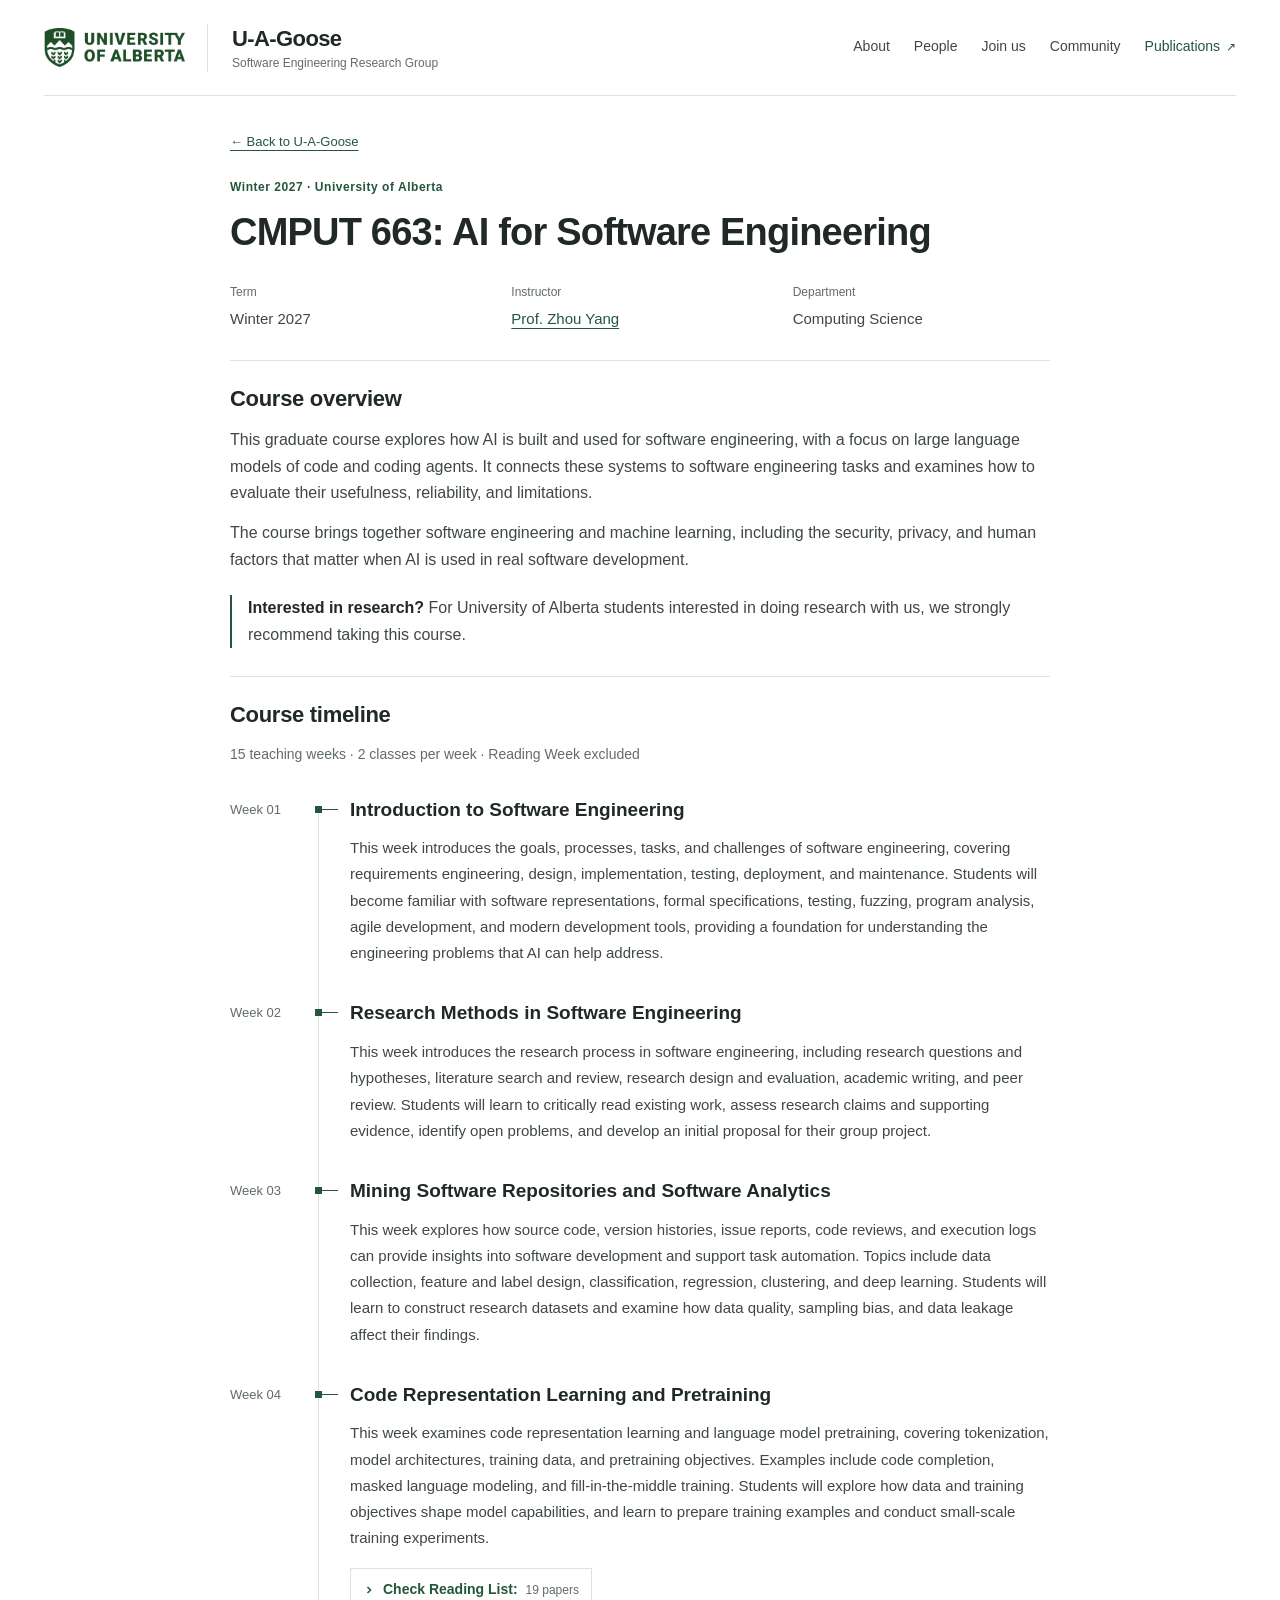
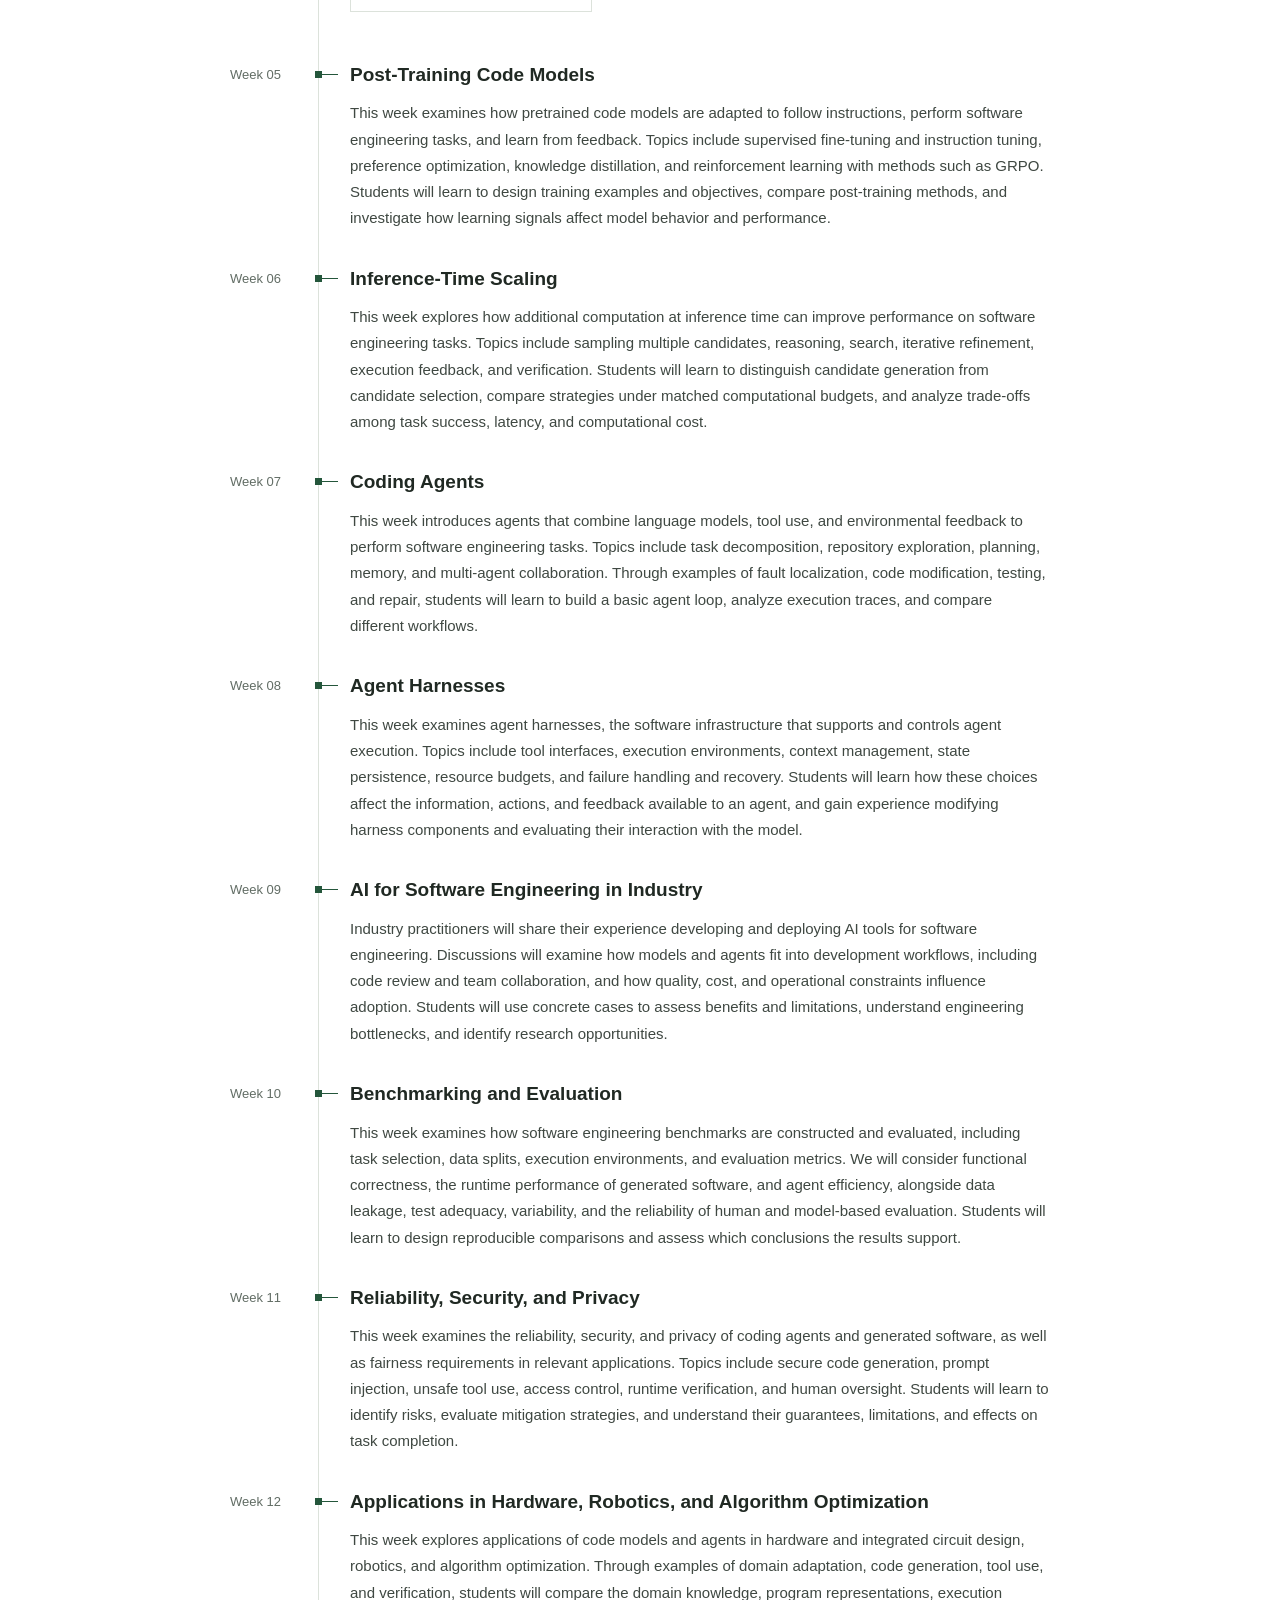
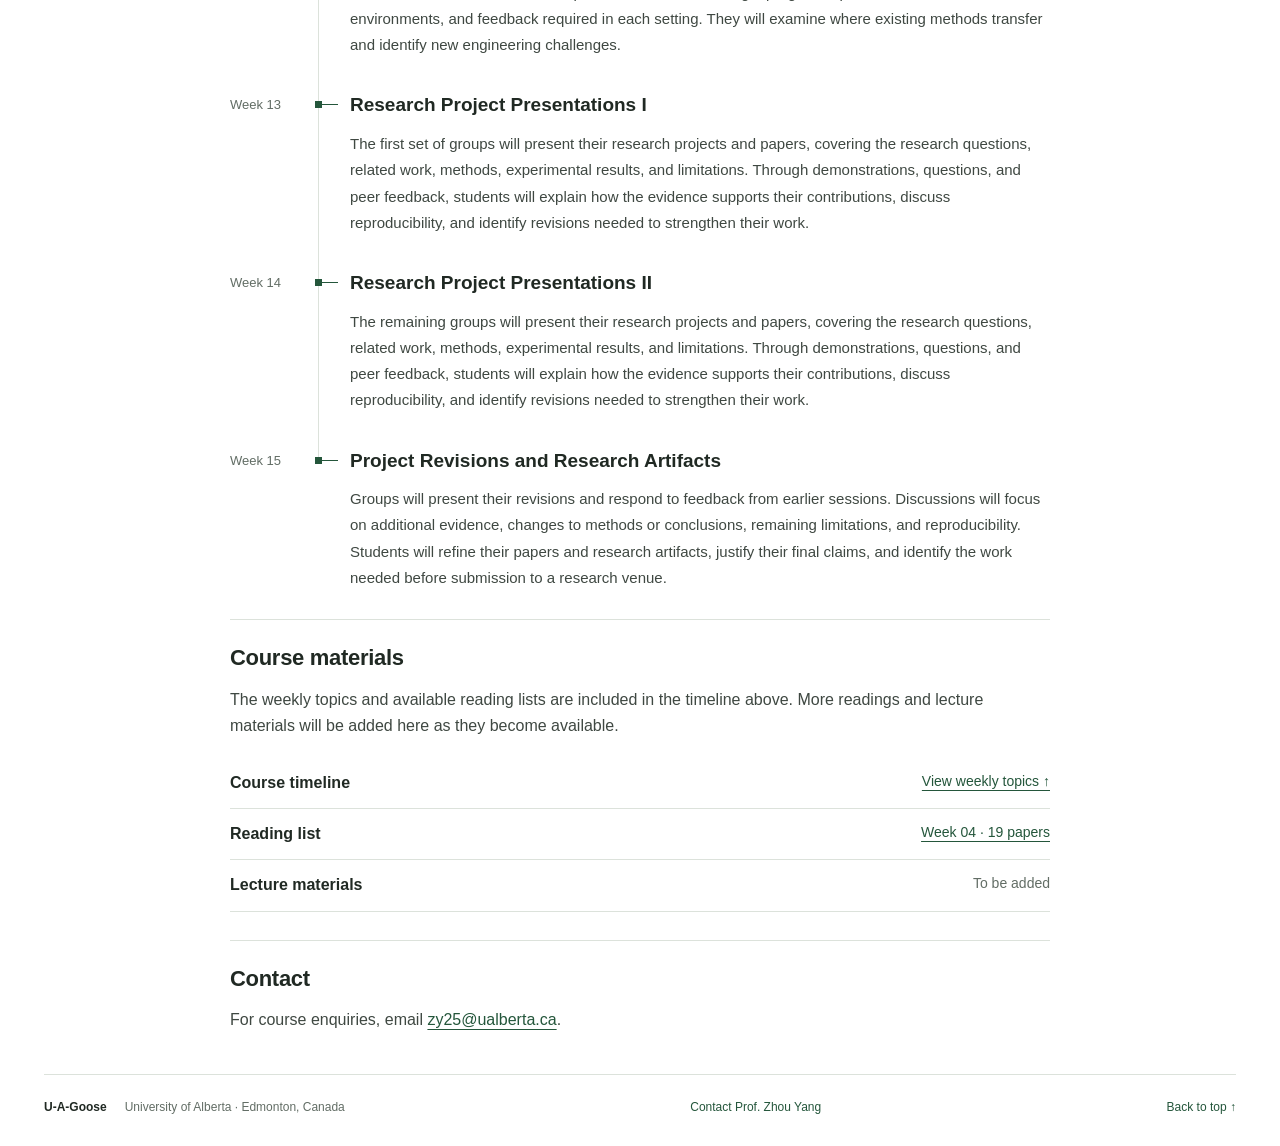
==== commit 94d02e43: "Built site for gh-pages" ====
--- a/cmput-663-winter-2027.html
+++ b/cmput-663-winter-2027.html
@@ -12,7 +12,7 @@
   <meta name="viewport" content="width=device-width, initial-scale=1">
   <title>CMPUT 663: AI for Software Engineering — Winter 2027</title>
   <meta name="description" content="Winter 2027 CMPUT 663 at the University of Alberta, taught by Prof.&nbsp;Zhou Yang. Course introduction, reading list, and teaching materials.">
-  <link rel="stylesheet" href="assets/site.css?v=20261116-course-timeline">
+  <link rel="stylesheet" href="assets/site.css?v=20261116-week04-readings">
   <script src="assets/site.js" defer=""></script>
 </head>
 <body>
@@ -80,6 +80,30 @@
         <div class="timeline-content">
           <h3>Code Representation Learning and Pretraining</h3>
           <p>This week examines code representation learning and language model pretraining, covering tokenization, model architectures, training data, and pretraining objectives. Examples include code completion, masked language modeling, and fill-in-the-middle training. Students will explore how data and training objectives shape model capabilities, and learn to prepare training examples and conduct small-scale training experiments.</p>
+          <details class="week-reading-list" id="week-04-readings">
+            <summary><svg class="reading-chevron" viewbox="0 0 12 12" aria-hidden="true" focusable="false"><path d="m3 4.5 3 3 3-3" fill="none" stroke="currentColor" stroke-width="1.5"></path></svg><span>Check Reading List:</span><span class="reading-count">19 papers</span></summary>
+            <ol class="reading-papers">
+              <li><a href="https://arxiv.org/abs/1803.09473">code2vec: Learning Distributed Representations of Code</a><span class="reading-meta">Uri Alon, Meital Zilberstein, Omer Levy, et al., POPL, 2019.</span></li>
+              <li><a href="https://aclanthology.org/2020.findings-emnlp.139/">CodeBERT: A Pre-Trained Model for Programming and Natural Languages</a><span class="reading-meta">Zhangyin Feng, Daya Guo, Duyu Tang, et al., Findings of EMNLP, 2020.</span></li>
+              <li><a href="https://datasets-benchmarks-proceedings.neurips.cc/paper/2021/hash/c16a5320fa475530d9583c34fd356ef5-Abstract-round1.html">CodeXGLUE: A Machine Learning Benchmark Dataset for Code Understanding and Generation</a><span class="reading-meta">Shuai Lu, Daya Guo, Shuo Ren, et al., NeurIPS Datasets and Benchmarks Track, 2021.</span></li>
+              <li><a href="https://arxiv.org/abs/2107.03374">Evaluating Large Language Models Trained on Code</a><span class="reading-meta">Mark Chen, Jerry Tworek, Heewoo Jun, et al., OpenAI Technical Report, 2021.</span></li>
+              <li><a href="https://arxiv.org/abs/2207.14255">Efficient Training of Language Models to Fill in the Middle</a><span class="reading-meta">Mohammad Bavarian, Heewoo Jun, Nikolas Tezak, et al., OpenAI Technical Report, 2022.</span></li>
+              <li><a href="https://arxiv.org/abs/2203.13474">CodeGen: An Open Large Language Model for Code with Multi-Turn Program Synthesis</a><span class="reading-meta">Erik Nijkamp, Bo Pang, Hiroaki Hayashi, et al., ICLR, 2023.</span></li>
+              <li><a href="https://arxiv.org/abs/2305.02309">CodeGen2: Lessons for Training LLMs on Programming and Natural Languages</a><span class="reading-meta">Erik Nijkamp, Hiroaki Hayashi, Caiming Xiong, et al., Salesforce Technical Report, 2023.</span></li>
+              <li><a href="https://arxiv.org/abs/2306.11644">Textbooks Are All You Need</a><span class="reading-meta">Suriya Gunasekar, Yi Zhang, Jyoti Aneja, et al., Microsoft Research Technical Report, 2023.</span></li>
+              <li><a href="https://arxiv.org/abs/2308.12950">Code Llama: Open Foundation Models for Code</a><span class="reading-meta">Baptiste Rozière, Jonas Gehring, Fabian Gloeckle, et al., Meta AI Technical Report, 2023.</span></li>
+              <li><a href="https://arxiv.org/abs/2401.14196">DeepSeek-Coder: When the Large Language Model Meets Programming—The Rise of Code Intelligence</a><span class="reading-meta">Daya Guo, Qihao Zhu, Dejian Yang, et al., DeepSeek Technical Report, 2024.</span></li>
+              <li><a href="https://arxiv.org/abs/2402.19173">StarCoder 2 and The Stack v2: The Next Generation</a><span class="reading-meta">Anton Lozhkov, Raymond Li, Loubna Ben Allal, et al., arXiv, 2024.</span></li>
+              <li><a href="https://arxiv.org/abs/2405.04324">Granite Code Models: A Family of Open Foundation Models for Code Intelligence</a><span class="reading-meta">Mayank Mishra, Matt Stallone, Gaoyuan Zhang, et al., IBM Technical Report, 2024.</span></li>
+              <li><a href="https://arxiv.org/abs/2406.11409">CodeGemma: Open Code Models Based on Gemma</a><span class="reading-meta">CodeGemma Team, Heri Zhao, Jeffrey Hui, et al., Google Technical Report, 2024.</span></li>
+              <li><a href="https://arxiv.org/abs/2406.11931">DeepSeek-Coder-V2: Breaking the Barrier of Closed-Source Models in Code Intelligence</a><span class="reading-meta">DeepSeek-AI, Qihao Zhu, Daya Guo, et al., DeepSeek Technical Report, 2024.</span></li>
+              <li><a href="https://arxiv.org/abs/2409.12186">Qwen2.5-Coder Technical Report</a><span class="reading-meta">Binyuan Hui, Jian Yang, Zeyu Cui, et al., Alibaba Technical Report, 2024.</span></li>
+              <li><a href="https://arxiv.org/abs/2506.03524">Seed-Coder: Let the Code Model Curate Data for Itself</a><span class="reading-meta">ByteDance Seed, Yuyu Zhang, Jing Su, et al., ByteDance Technical Report, 2025.</span></li>
+              <li><a href="https://arxiv.org/abs/2510.05788">Mellum: Production-Grade in-IDE Contextual Code Completion with Multi-File Project Understanding</a><span class="reading-meta">Nikita Pavlichenko, Iurii Nazarov, Ivan Dolgov, et al., JetBrains Technical Report, 2025.</span></li>
+              <li><a href="https://arxiv.org/abs/2603.00729">Qwen3-Coder-Next Technical Report</a><span class="reading-meta">Ruisheng Cao, Mouxiang Chen, Jiawei Chen, et al., Alibaba Technical Report, 2026.</span></li>
+              <li><a href="https://arxiv.org/abs/2605.31268">Mellum2 Technical Report</a><span class="reading-meta">Marko Kojic, Ivan Bondyrev, Aral de Moor, et al., JetBrains Technical Report, 2026.</span></li>
+            </ol>
+          </details>
         </div>
       </li>
       <li id="week-05">
@@ -164,10 +188,10 @@
 
   <section class="course-section" aria-labelledby="course-materials">
     <h2 id="course-materials">Course materials</h2>
-    <p>The weekly topics are listed in the timeline above. Readings and lecture materials will be added here as they become available.</p>
+    <p>The weekly topics and available reading lists are included in the timeline above. More readings and lecture materials will be added here as they become available.</p>
     <dl class="course-resources">
       <div><dt>Course timeline</dt><dd><a href="#course-timeline">View weekly topics <span aria-hidden="true">↑</span></a></dd></div>
-      <div><dt>Reading list</dt><dd>To be added</dd></div>
+      <div><dt>Reading list</dt><dd><a href="#week-04-readings">Week 04 · 19 papers</a></dd></div>
       <div><dt>Lecture materials</dt><dd>To be added</dd></div>
     </dl>
   </section>
--- a/assets/site.css
+++ b/assets/site.css
@@ -76,6 +76,23 @@
 .timeline-content::before { content: ""; position: absolute; left: -32px; top: 12px; width: 20px; border-top: 1px solid var(--green); }
 .timeline-content h3 { font-size: 19px; font-weight: 600; line-height: 1.4; margin-bottom: 12px; }
 .timeline-content p { font-size: 15px; line-height: 1.75; margin: 0; }
+.week-reading-list { margin-top: 16px; }
+.week-reading-list summary { display: flex; align-items: center; gap: 8px; width: fit-content; max-width: 100%; min-height: 44px; padding: 8px 12px; border: 1px solid var(--line); color: var(--green); font-size: 14px; font-weight: 600; line-height: 1.5; cursor: pointer; list-style: none; }
+.week-reading-list summary::-webkit-details-marker { display: none; }
+.week-reading-list summary::marker { content: ""; }
+.week-reading-list summary:hover { background: var(--soft); }
+.week-reading-list summary:focus-visible { outline: 2px solid var(--green); outline-offset: 4px; }
+.reading-chevron { width: 12px; height: 12px; flex: 0 0 12px; transform: rotate(-90deg); }
+.week-reading-list[open] .reading-chevron { transform: rotate(0); }
+.reading-count { color: var(--muted); font-size: 12px; font-weight: 400; white-space: nowrap; }
+.reading-papers { margin: 16px 0 0; padding-left: 24px; }
+.reading-papers > li { padding: 12px 0; border-bottom: 1px solid var(--line); font-size: 15px; line-height: 1.6; }
+.reading-papers > li:first-child { padding-top: 0; }
+.reading-papers > li:last-child { border-bottom: 0; padding-bottom: 0; }
+.reading-papers > li::marker { color: var(--muted); font-size: 12px; font-variant-numeric: tabular-nums; }
+.reading-papers a { font-weight: 500; overflow-wrap: anywhere; text-decoration: none; }
+.reading-papers a:hover { text-decoration: underline; }
+.reading-meta { display: block; margin-top: 4px; color: var(--muted); font-size: 13px; line-height: 1.6; }
 .course-resources { margin: 18px 0 0; }
 .course-resources > div { display: grid; grid-template-columns: minmax(0, 1fr) auto; gap: 16px; padding: 12px 0; border-bottom: 1px solid var(--line); }
 .course-resources dt { font-weight: 600; color: var(--ink); }
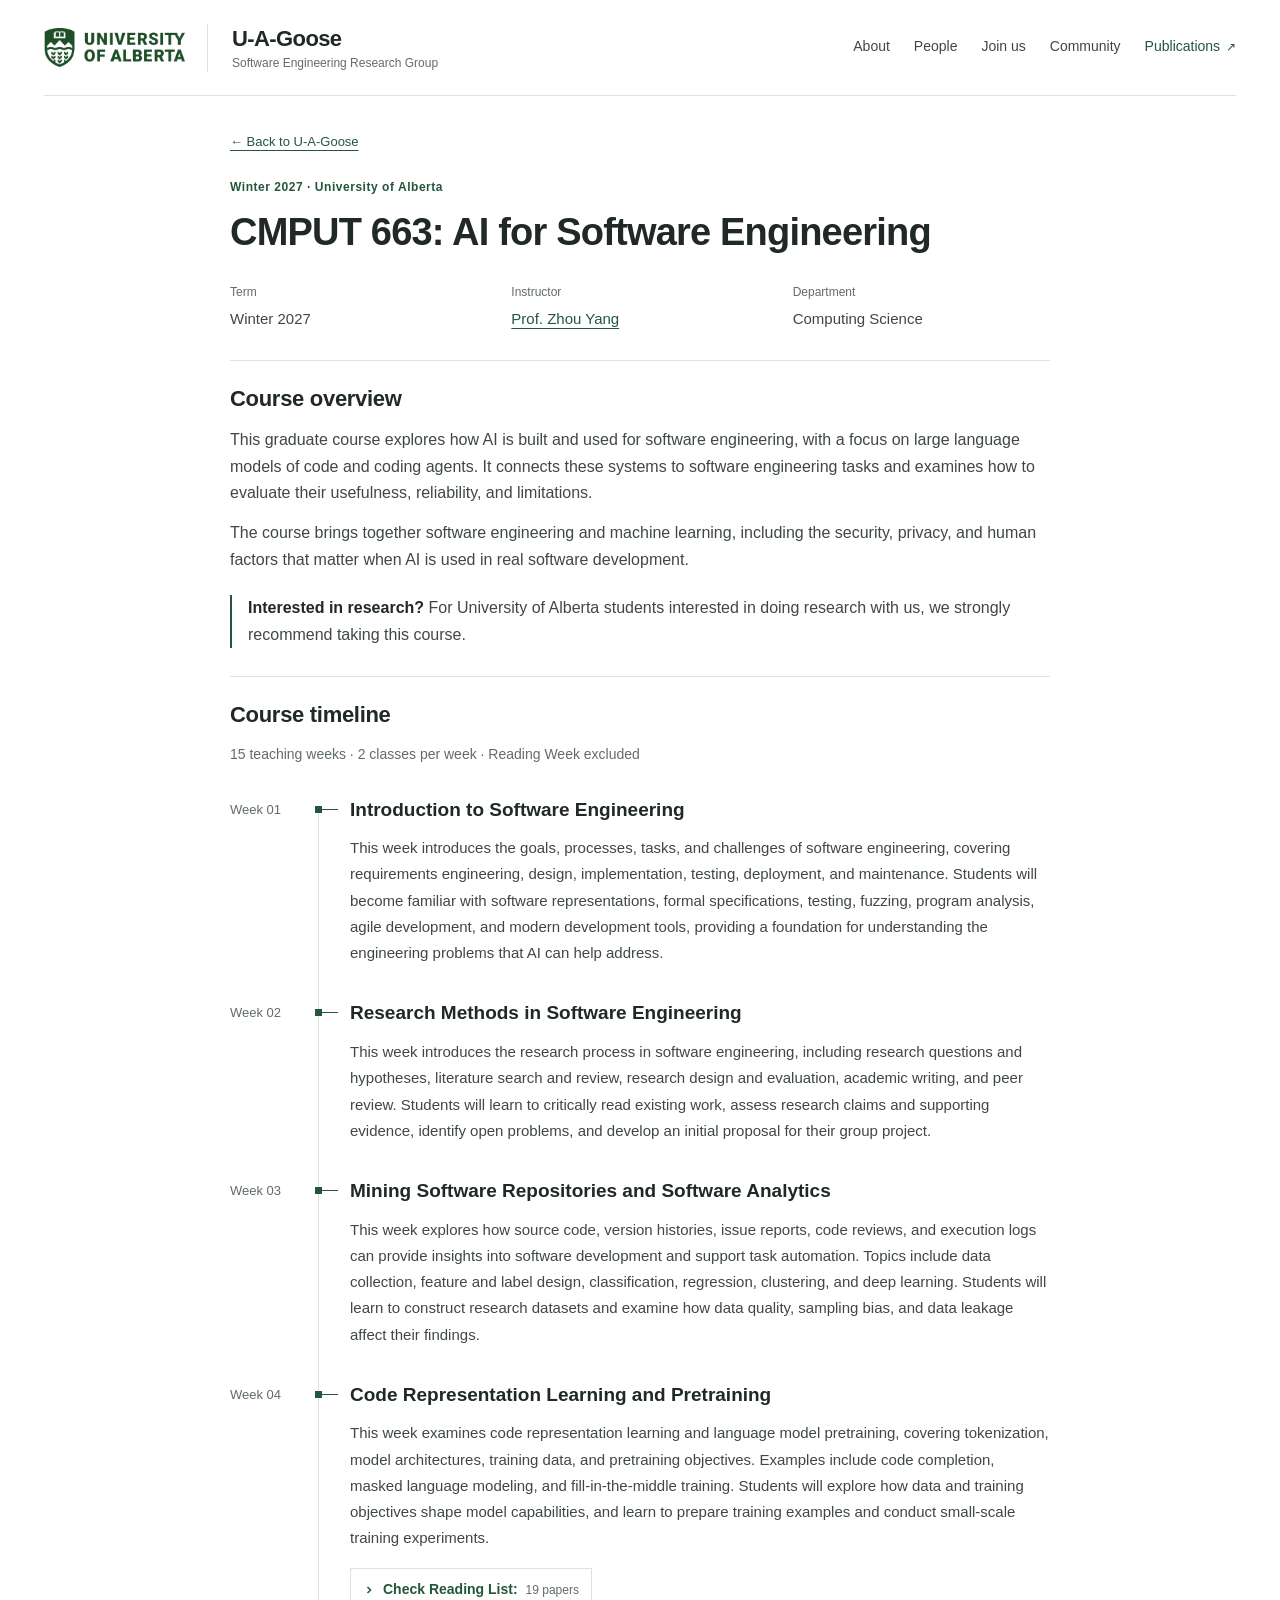
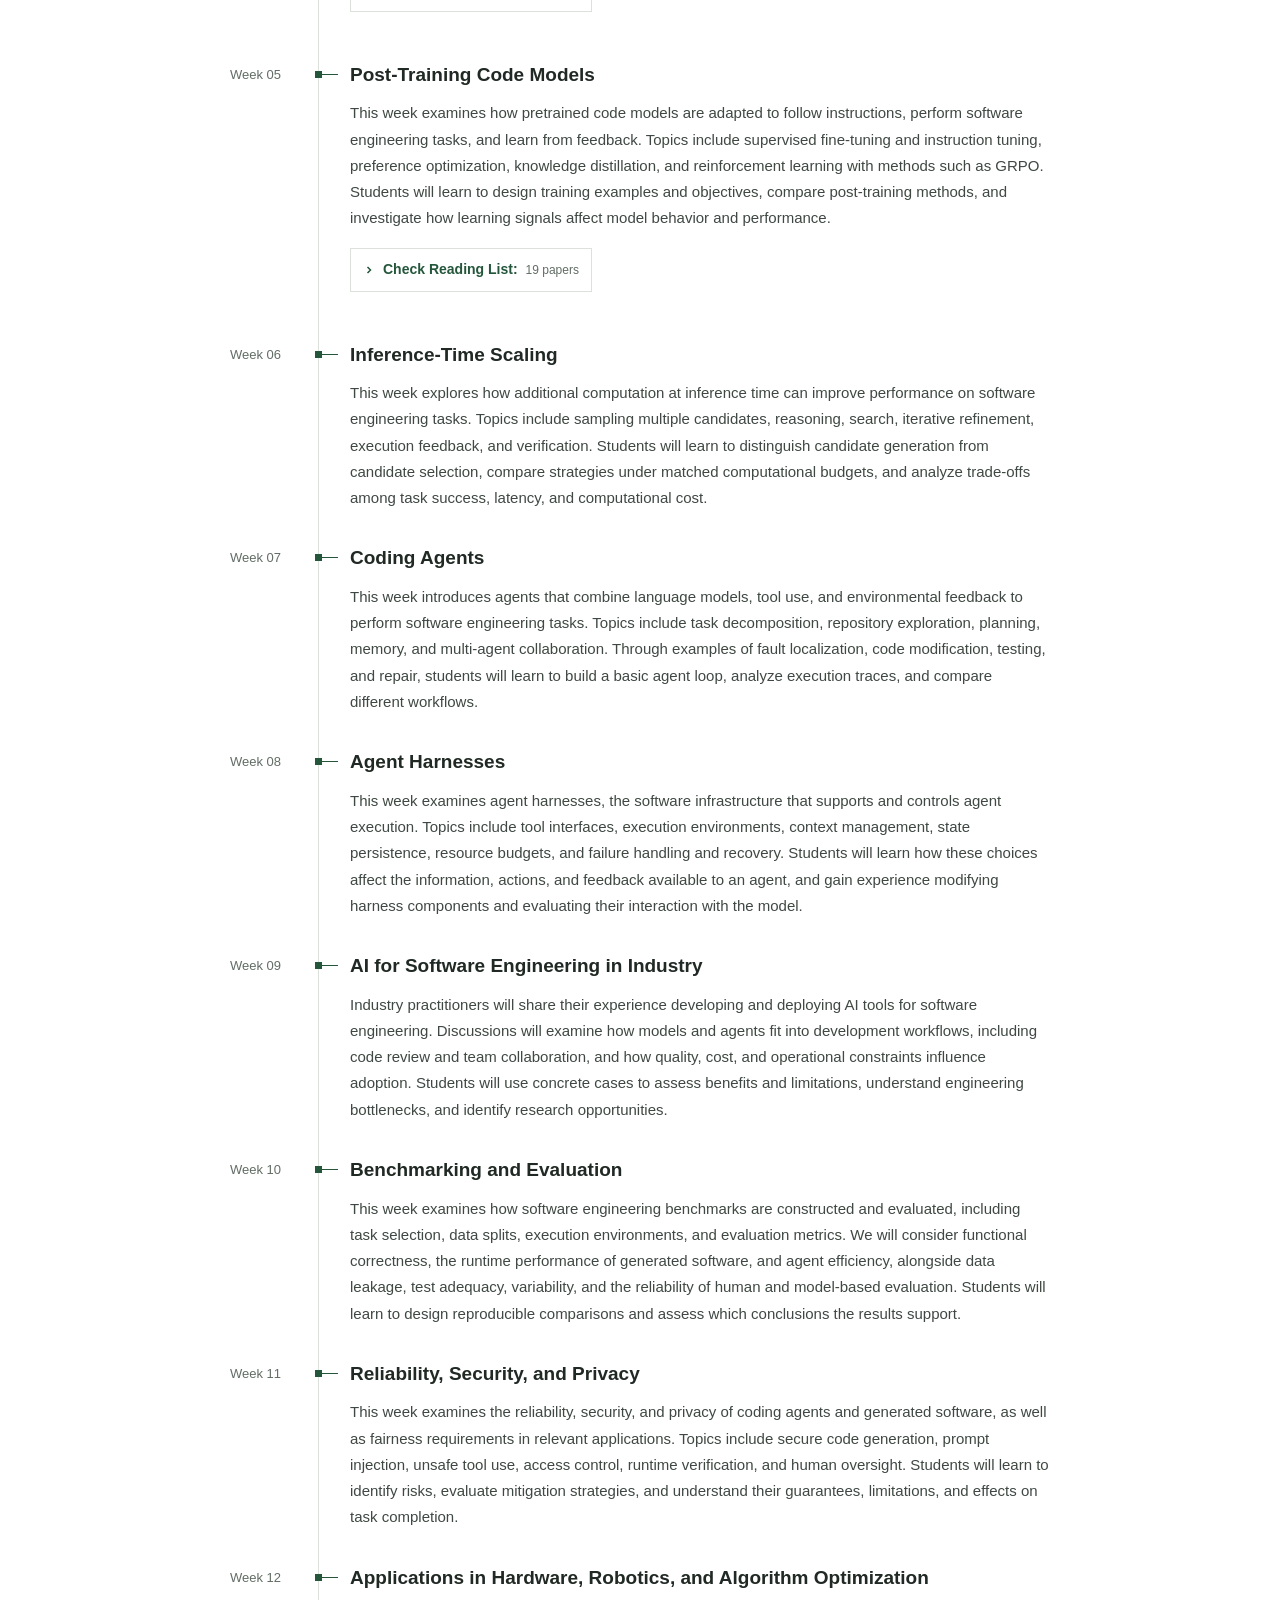
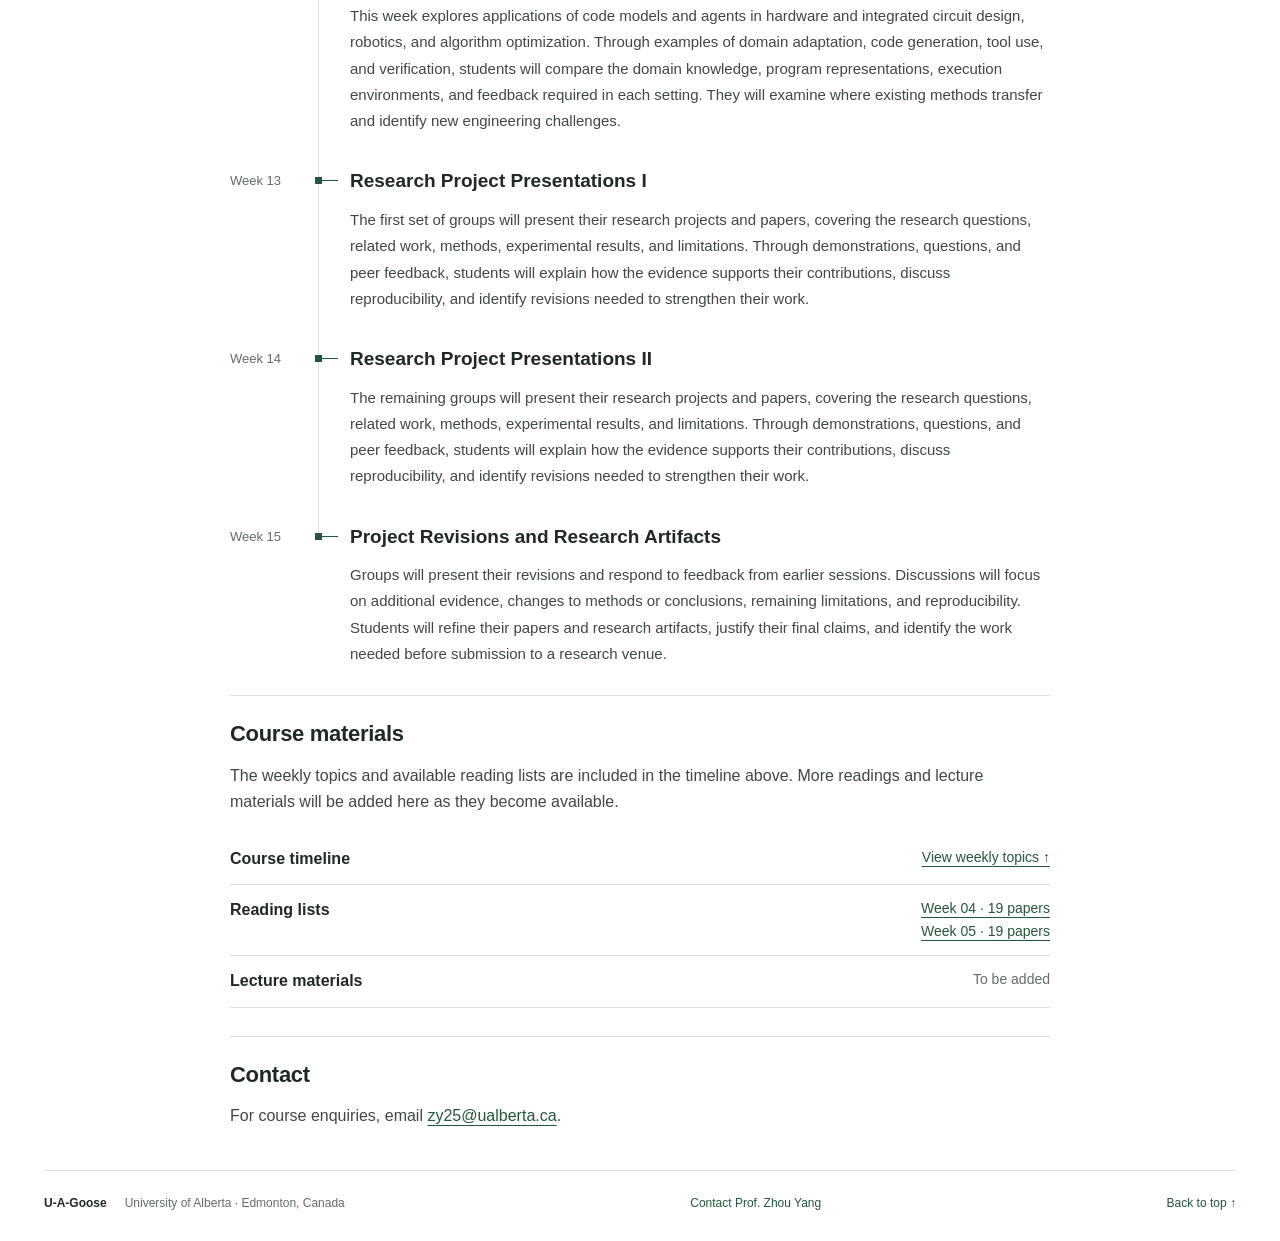
==== commit 765ed864: "Built site for gh-pages" ====
--- a/cmput-663-winter-2027.html
+++ b/cmput-663-winter-2027.html
@@ -111,6 +111,30 @@
         <div class="timeline-content">
           <h3>Post-Training Code Models</h3>
           <p>This week examines how pretrained code models are adapted to follow instructions, perform software engineering tasks, and learn from feedback. Topics include supervised fine-tuning and instruction tuning, preference optimization, knowledge distillation, and reinforcement learning with methods such as GRPO. Students will learn to design training examples and objectives, compare post-training methods, and investigate how learning signals affect model behavior and performance.</p>
+          <details class="week-reading-list" id="week-05-readings">
+            <summary><svg class="reading-chevron" viewbox="0 0 12 12" aria-hidden="true" focusable="false"><path d="m3 4.5 3 3 3-3" fill="none" stroke="currentColor" stroke-width="1.5"></path></svg><span>Check Reading List:</span><span class="reading-count">19 papers</span></summary>
+            <ol class="reading-papers">
+              <li><a href="https://proceedings.neurips.cc/paper_files/paper/2022/hash/b1efde53be364a73914f58805a001731-Abstract-Conference.html">Training Language Models to Follow Instructions with Human Feedback</a><span class="reading-meta">Long Ouyang, Jeffrey Wu, Xu Jiang, et al., NeurIPS, 2022.</span></li>
+              <li><a href="https://aclanthology.org/2023.acl-long.754/">Self-Instruct: Aligning Language Models with Self-Generated Instructions</a><span class="reading-meta">Yizhong Wang, Yeganeh Kordi, Swaroop Mishra, et al., ACL, 2023.</span></li>
+              <li><a href="https://www.jmlr.org/papers/v25/23-0870.html">Scaling Instruction-Finetuned Language Models</a><span class="reading-meta">Hyung Won Chung, Le Hou, Shayne Longpre, et al., Journal of Machine Learning Research, 2024.</span></li>
+              <li><a href="https://openreview.net/forum?id=nZeVKeeFYf9">LoRA: Low-Rank Adaptation of Large Language Models</a><span class="reading-meta">Edward J. Hu, Yelong Shen, Phillip Wallis, et al., ICLR, 2022.</span></li>
+              <li><a href="https://proceedings.neurips.cc/paper_files/paper/2023/hash/a85b405ed65c6477a4fe8302b5e06ce7-Abstract-Conference.html">Direct Preference Optimization: Your Language Model is Secretly a Reward Model</a><span class="reading-meta">Rafael Rafailov, Archit Sharma, Eric Mitchell, et al., NeurIPS, 2023.</span></li>
+              <li><a href="https://arxiv.org/abs/2402.03300">DeepSeekMath: Pushing the Limits of Mathematical Reasoning in Open Language Models</a><span class="reading-meta">Zhihong Shao, Peiyi Wang, Qihao Zhu, et al., DeepSeek Technical Report, 2024.</span></li>
+              <li><a href="https://www.nature.com/articles/s41586-025-09422-z">DeepSeek-R1 Incentivizes Reasoning in LLMs through Reinforcement Learning</a><span class="reading-meta">Daya Guo, Dejian Yang, Haowei Zhang, et al., Nature, 2025.</span></li>
+              <li><a href="https://papers.neurips.cc/paper_files/paper/2022/hash/8636419dea1aa9fbd25fc4248e702da4-Abstract-Conference.html">CodeRL: Mastering Code Generation through Pretrained Models and Deep Reinforcement Learning</a><span class="reading-meta">Hung Le, Yue Wang, Akhilesh Deepak Gotmare, et al., NeurIPS, 2022.</span></li>
+              <li><a href="https://proceedings.iclr.cc/paper_files/paper/2024/hash/72eba29737f9c3a5a4ce8cdb7b667145-Abstract-Conference.html">WizardCoder: Empowering Code Large Language Models with Evol-Instruct</a><span class="reading-meta">Ziyang Luo, Can Xu, Pu Zhao, et al., ICLR, 2024.</span></li>
+              <li><a href="https://proceedings.mlr.press/v235/wei24h.html">Magicoder: Empowering Code Generation with OSS-Instruct</a><span class="reading-meta">Yuxiang Wei, Zhe Wang, Jiawei Liu, et al., ICML, 2024.</span></li>
+              <li><a href="https://aclanthology.org/2024.findings-acl.762/">OpenCodeInterpreter: Integrating Code Generation with Execution and Refinement</a><span class="reading-meta">Tianyu Zheng, Ge Zhang, Tianhao Shen, et al., Findings of ACL, 2024.</span></li>
+              <li><a href="https://proceedings.iclr.cc/paper_files/paper/2025/hash/871ac99fdc5282d0301934d23945ebaa-Abstract-Conference.html">Training Language Models to Self-Correct via Reinforcement Learning</a><span class="reading-meta">Aviral Kumar, Vincent Zhuang, Rishabh Agarwal, et al., ICLR, 2025.</span></li>
+              <li><a href="https://proceedings.mlr.press/v267/pan25g.html">Training Software Engineering Agents and Verifiers with SWE-Gym</a><span class="reading-meta">Jiayi Pan, Xingyao Wang, Graham Neubig, et al., ICML, 2025.</span></li>
+              <li><a href="https://proceedings.neurips.cc/paper_files/paper/2025/hash/7107d4d2e837bde2171c6b71b5bde954-Abstract-Conference.html">SWE-RL: Advancing LLM Reasoning via Reinforcement Learning on Open Software Evolution</a><span class="reading-meta">Yuxiang Wei, Olivier Duchenne, Jade Copet, et al., NeurIPS, 2025.</span></li>
+              <li><a href="https://papers.nips.cc/paper_files/paper/2025/hash/8b86cf5ace600c48fd188efbb8dedec8-Abstract-Datasets_and_Benchmarks_Track.html">SWE-smith: Scaling Data for Software Engineering Agents</a><span class="reading-meta">John Yang, Kilian Lieret, Carlos E. Jimenez, et al., NeurIPS Datasets and Benchmarks Track, 2025.</span></li>
+              <li><a href="https://proceedings.mlr.press/v306/shen26o.html">SERA: Soft-Verified Efficient Repository Agents</a><span class="reading-meta">Ethan Shen, Daniel Tormoen, Saurabh Shah, et al., ICML, 2026.</span></li>
+              <li><a href="https://proceedings.mlr.press/v306/wei26x.html">Toward Training Superintelligent Software Agents through Self-Play SWE-RL</a><span class="reading-meta">Yuxiang Wei, Zhiqing Sun, Emily Mcmilin, et al., ICML, 2026.</span></li>
+              <li><a href="https://arxiv.org/abs/2608.17393">LEGO-RL: Harness-Native Reinforcement Learning for Coding Agents</a><span class="reading-meta">Yiming Du, Yuxin Jiang, Tao Yuan, et al., arXiv, 2026.</span></li>
+              <li><a href="https://proceedings.neurips.cc/paper_files/paper/2025/hash/537d5aa768c2d534016a4d06f87bc8fb-Abstract-Conference.html">Does Reinforcement Learning Really Incentivize Reasoning Capacity in LLMs Beyond the Base Model?</a><span class="reading-meta">Yang Yue, Zhiqi Chen, Rui Lu, et al., NeurIPS, 2025.</span></li>
+            </ol>
+          </details>
         </div>
       </li>
       <li id="week-06">
@@ -191,7 +215,7 @@
     <p>The weekly topics and available reading lists are included in the timeline above. More readings and lecture materials will be added here as they become available.</p>
     <dl class="course-resources">
       <div><dt>Course timeline</dt><dd><a href="#course-timeline">View weekly topics <span aria-hidden="true">↑</span></a></dd></div>
-      <div><dt>Reading list</dt><dd><a href="#week-04-readings">Week 04 · 19 papers</a></dd></div>
+      <div><dt>Reading lists</dt><dd><a href="#week-04-readings">Week 04 · 19 papers</a><br><a href="#week-05-readings">Week 05 · 19 papers</a></dd></div>
       <div><dt>Lecture materials</dt><dd>To be added</dd></div>
     </dl>
   </section>
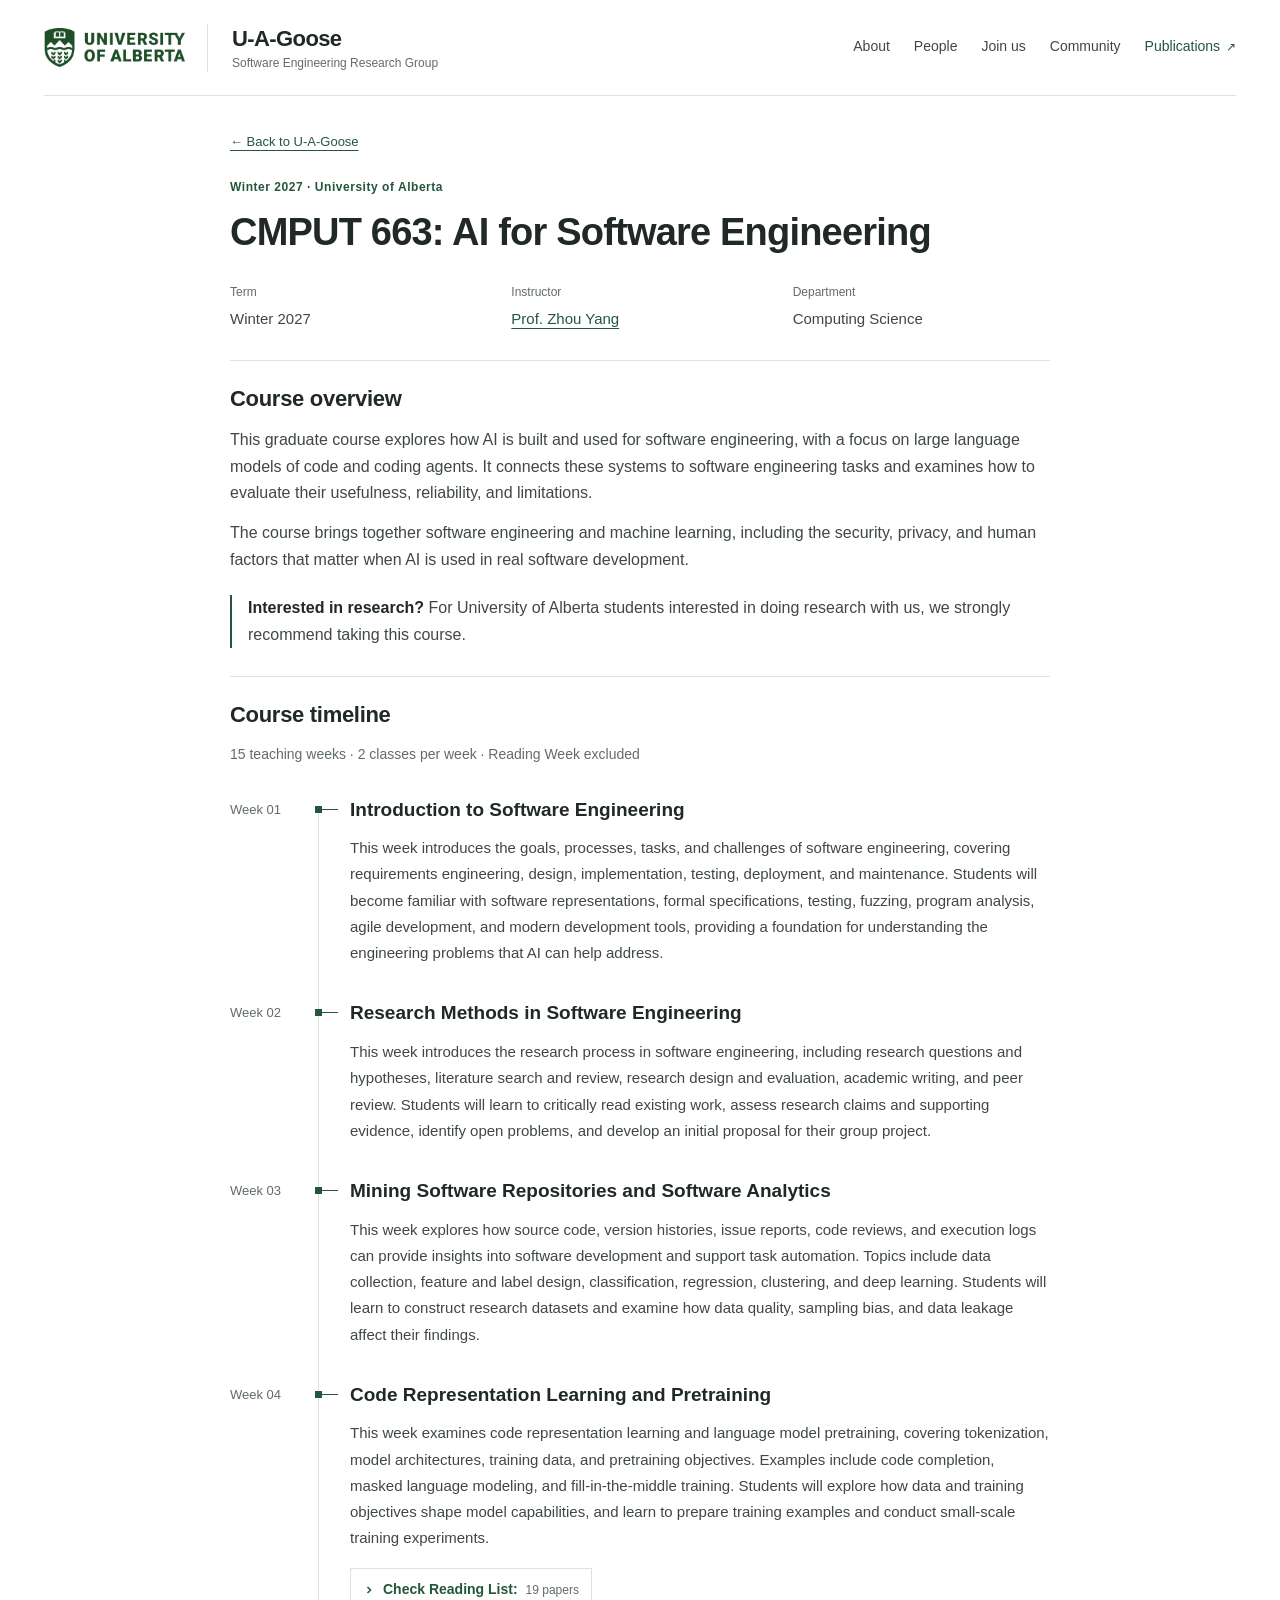
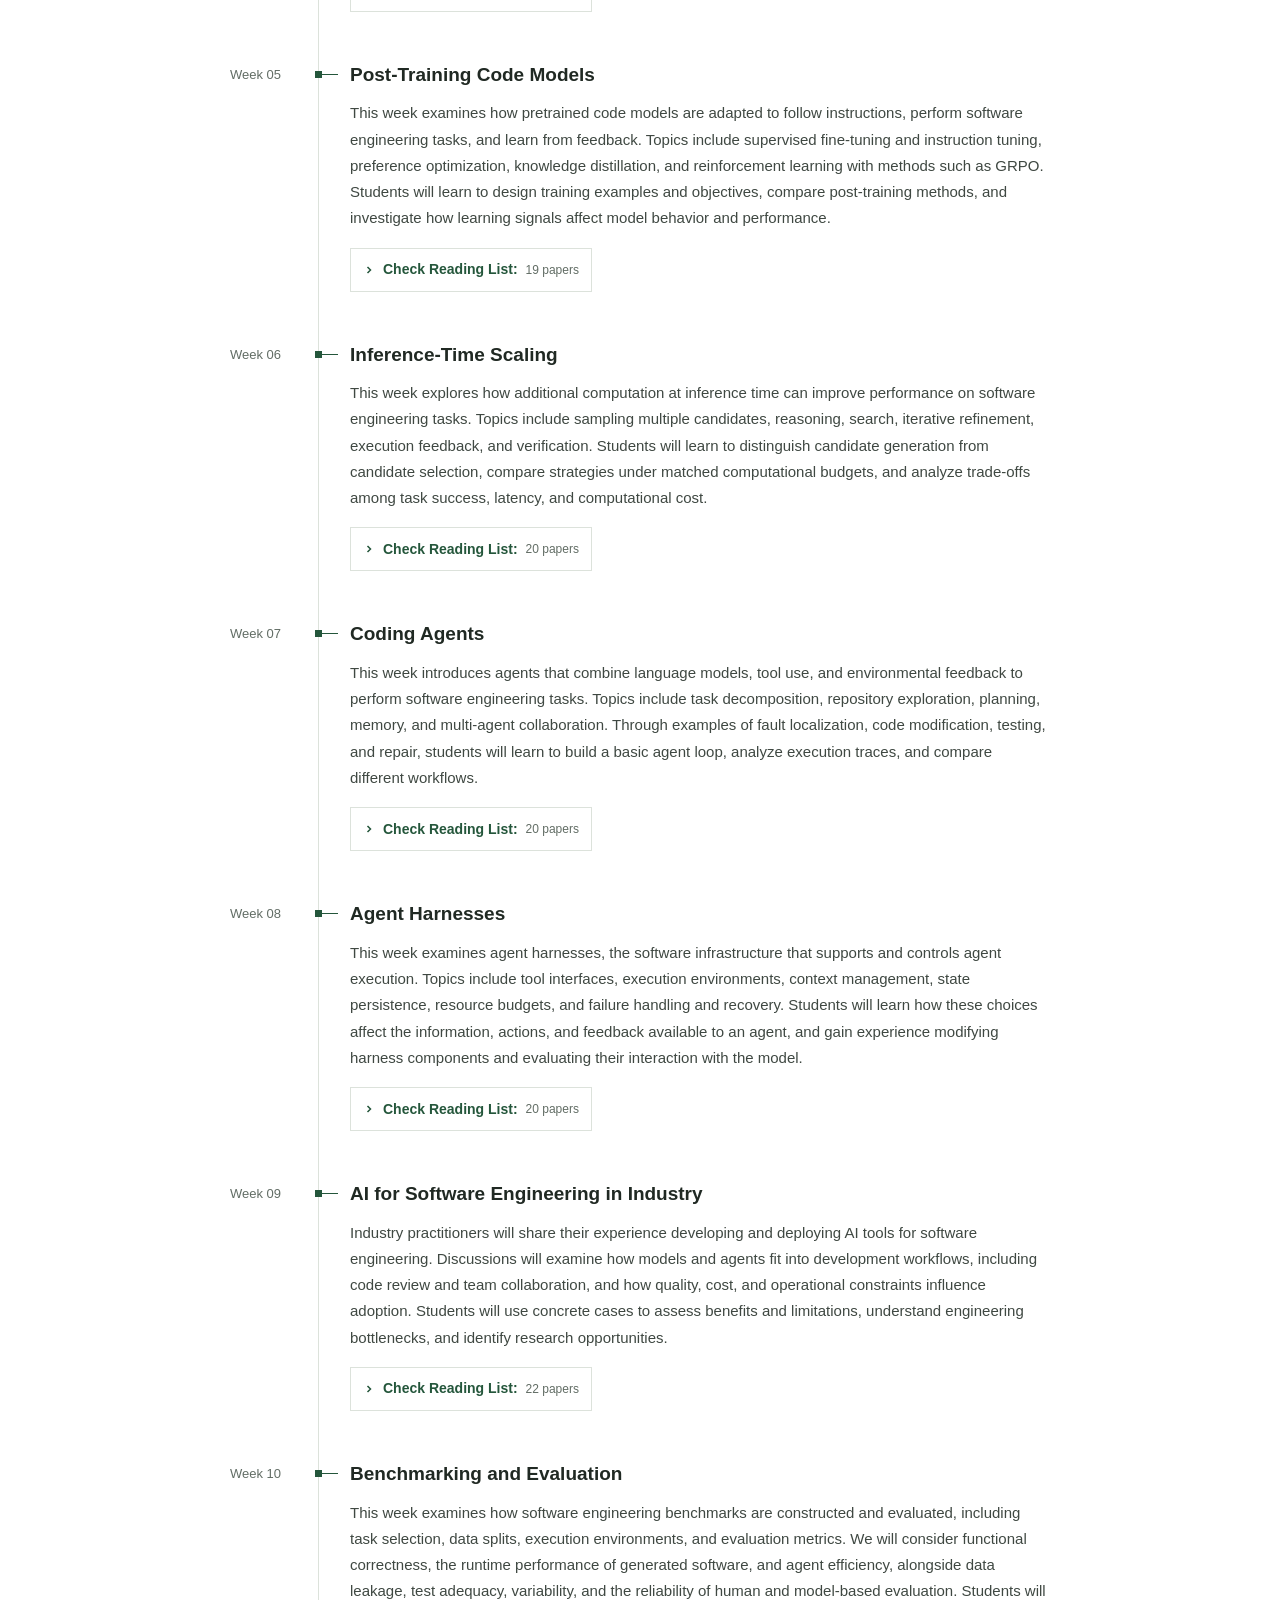
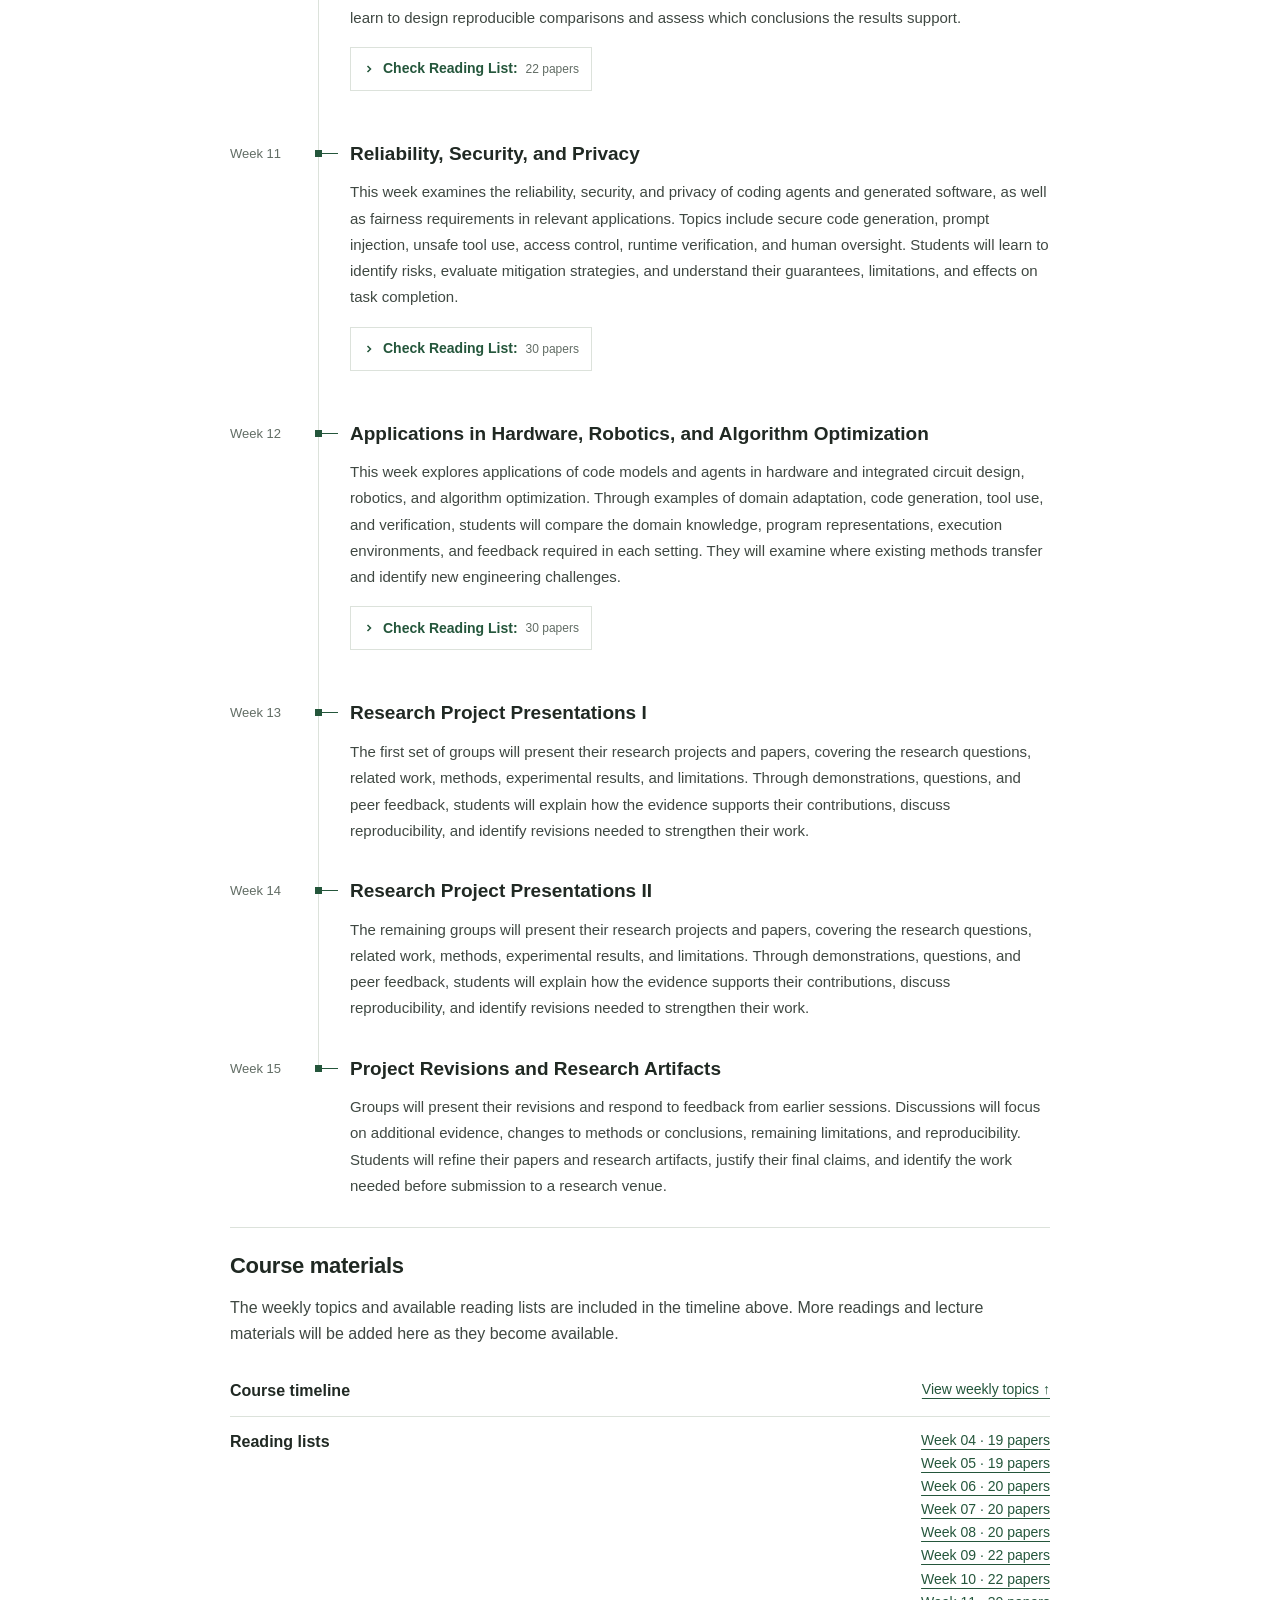
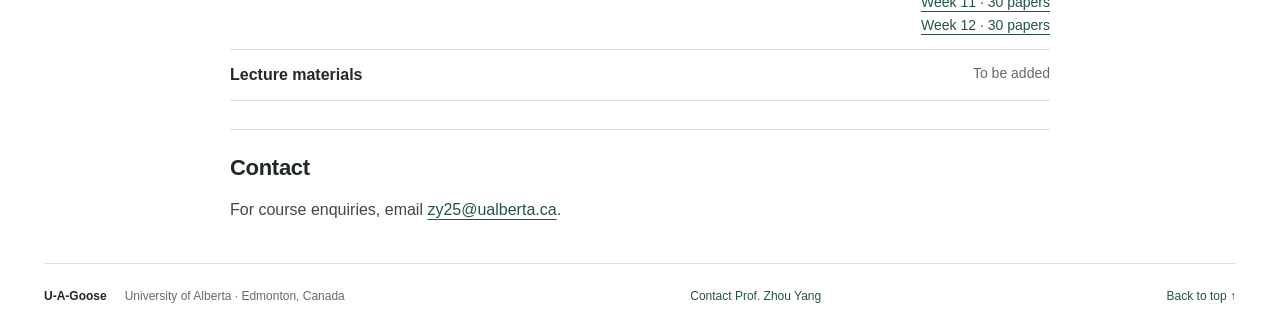
==== commit 826b514a: "Built site for gh-pages" ====
--- a/cmput-663-winter-2027.html
+++ b/cmput-663-winter-2027.html
@@ -142,6 +142,31 @@
         <div class="timeline-content">
           <h3>Inference-Time Scaling</h3>
           <p>This week explores how additional computation at inference time can improve performance on software engineering tasks. Topics include sampling multiple candidates, reasoning, search, iterative refinement, execution feedback, and verification. Students will learn to distinguish candidate generation from candidate selection, compare strategies under matched computational budgets, and analyze trade-offs among task success, latency, and computational cost.</p>
+          <details class="week-reading-list" id="week-06-readings">
+            <summary><svg class="reading-chevron" viewbox="0 0 12 12" aria-hidden="true" focusable="false"><path d="m3 4.5 3 3 3-3" fill="none" stroke="currentColor" stroke-width="1.5"></path></svg><span>Check Reading List:</span><span class="reading-count">20 papers</span></summary>
+            <ol class="reading-papers">
+              <li><a href="https://aclanthology.org/2025.findings-emnlp.865/">S*: Test Time Scaling for Code Generation</a><span class="reading-meta">Dacheng Li, Shiyi Cao, Chengkun Cao, et al., Findings of EMNLP, 2025.</span></li>
+              <li><a href="https://arxiv.org/abs/2501.14723">CodeMonkeys: Scaling Test-Time Compute for Software Engineering</a><span class="reading-meta">Ryan Ehrlich, Bradley Brown, Jordan Juravsky, et al., arXiv, 2025.</span></li>
+              <li><a href="https://aclanthology.org/2025.acl-long.973/">DARS: Dynamic Action Re-Sampling to Enhance Coding Agent Performance by Adaptive Tree Traversal</a><span class="reading-meta">Vaibhav Aggarwal, Ojasv Kamal, Abhinav Japesh, et al., ACL, 2025.</span></li>
+              <li><a href="https://arxiv.org/abs/2503.04412">Wider or Deeper? Scaling LLM Inference-Time Compute with Adaptive Branching Tree Search</a><span class="reading-meta">Yuichi Inoue, Kou Misaki, Yuki Imajuku, et al., NeurIPS, 2025.</span></li>
+              <li><a href="https://arxiv.org/abs/2505.23604">Satori-SWE: Evolutionary Test-Time Scaling for Sample-Efficient Software Engineering</a><span class="reading-meta">Guangtao Zeng, Maohao Shen, Delin Chen, et al., arXiv, 2025.</span></li>
+              <li><a href="https://aclanthology.org/2025.acl-long.343/">Dynamic Scaling of Unit Tests for Code Reward Modeling</a><span class="reading-meta">Zeyao Ma, Xiaokang Zhang, Jing Zhang, et al., ACL, 2025.</span></li>
+              <li><a href="https://arxiv.org/abs/2502.01619">Learning to Generate Unit Tests for Automated Debugging</a><span class="reading-meta">Archiki Prasad, Elias Stengel-Eskin, Justin Chih-Yao Chen, et al., COLM, 2025.</span></li>
+              <li><a href="https://openreview.net/forum?id=7evvwwdo3z">R2E-Gym: Procedural Environment Generation and Hybrid Verifiers for Scaling Open-Weights SWE Agents</a><span class="reading-meta">Naman Jain, Jaskirat Singh, Manish Shetty, et al., COLM, 2025.</span></li>
+              <li><a href="https://proceedings.mlr.press/v306/wang26dw.html">CodeChemist: Test-Time Scaling for Low-Resource Code Generation via Functional Knowledge Transfer</a><span class="reading-meta">Kaixin Wang, Tianlin Li, Xiaoyu Zhang, et al., ICML, 2026.</span></li>
+              <li><a href="https://arxiv.org/abs/2605.20473">Code Generation by Differential Test Time Scaling</a><span class="reading-meta">Yifeng He, Ethan Wang, Jicheng Wang, et al., arXiv, 2026.</span></li>
+              <li><a href="https://arxiv.org/abs/2609.12757">GraphAHA: Graph-Based Adaptive Search with Heterogeneous Actions for Test-Time Code Generation</a><span class="reading-meta">Xitao Li, Haijun Wang, Gege Yuan, et al., arXiv, 2026.</span></li>
+              <li><a href="https://aclanthology.org/2026.findings-emnlp.495/">TipCoder: Reinforcement Learning Boosted Test-time Instruction Proposer for Code Generation</a><span class="reading-meta">Minyu Chen, Sihao Wu, Ling-I Wu, et al., Findings of EMNLP, 2026.</span></li>
+              <li><a href="https://aclanthology.org/2026.emnlp-main.157/">Verification Trap: Understanding Test-Time Selection Failures under False Premises in Code Generation</a><span class="reading-meta">Feng He, Hejia Wang, Linghao Meng, et al., EMNLP, 2026.</span></li>
+              <li><a href="https://arxiv.org/abs/2605.17609">Adaptive Generate-Rank-Verify: Inference-Time Search with Costly Verification</a><span class="reading-meta">Shaddin Dughmi, Mahdi Haghifam, Yusuf Hakan Kalayci, NeurIPS (accepted), 2026.</span></li>
+              <li><a href="https://arxiv.org/abs/2605.17626">Verifiers in the Loop: Decoding Time Verification for Code Translation</a><span class="reading-meta">Tianyang Zhou, Somesh Jha, Mihai Christodorescu, et al., NeurIPS (accepted), 2026.</span></li>
+              <li><a href="https://arxiv.org/abs/2604.05560">An Iterative Test-and-Repair Framework for Competitive Code Generation</a><span class="reading-meta">Lingxiao Tang, Muyang Ye, Zhaoyang Chu, et al., arXiv, 2026.</span></li>
+              <li><a href="https://proceedings.mlr.press/v306/jeong26a.html">Towards Functional Correctness of Code Models with Selective Generation</a><span class="reading-meta">Jaewoo Jeong, Taesoo Kim, Sangdon Park, ICML, 2026.</span></li>
+              <li><a href="https://arxiv.org/abs/2602.06098">A Theoretical Analysis of Test-Driven Code Generation</a><span class="reading-meta">Nicolas Menet, Michael Hersche, Andreas Krause, et al., NeurIPS (accepted), 2026.</span></li>
+              <li><a href="https://ojs.aaai.org/index.php/AAAI/article/view/40755">ExPairT-LLM: Exact Learning for LLM Code Selection by Pairwise Queries</a><span class="reading-meta">Tom Yuviler, Dana Drachsler-Cohen, AAAI, 2026.</span></li>
+              <li><a href="https://aclanthology.org/2026.acl-industry.30/">Reason-Code: Reliable Code Generation via Test-Driven Monte Carlo Tree Search</a><span class="reading-meta">Zixu Li, Zhiqi Peng, ACL Industry Track, 2026.</span></li>
+            </ol>
+          </details>
         </div>
       </li>
       <li id="week-07">
@@ -149,6 +174,31 @@
         <div class="timeline-content">
           <h3>Coding Agents</h3>
           <p>This week introduces agents that combine language models, tool use, and environmental feedback to perform software engineering tasks. Topics include task decomposition, repository exploration, planning, memory, and multi-agent collaboration. Through examples of fault localization, code modification, testing, and repair, students will learn to build a basic agent loop, analyze execution traces, and compare different workflows.</p>
+          <details class="week-reading-list" id="week-07-readings">
+            <summary><svg class="reading-chevron" viewbox="0 0 12 12" aria-hidden="true" focusable="false"><path d="m3 4.5 3 3 3-3" fill="none" stroke="currentColor" stroke-width="1.5"></path></svg><span>Check Reading List:</span><span class="reading-count">20 papers</span></summary>
+            <ol class="reading-papers">
+              <li><a href="https://aclanthology.org/2025.acl-long.426/">LocAgent: Graph-Guided LLM Agents for Code Localization</a><span class="reading-meta">Zhaoling Chen, Xiangru Tang, Gangda Deng, et al., ACL, 2025.</span></li>
+              <li><a href="https://papers.nips.cc/paper_files/paper/2025/hash/98da9cdb7e8af9192f1fe2cb38690d60-Abstract-Conference.html">RepoMaster: Autonomous Exploration and Understanding of GitHub Repositories for Complex Task Solving</a><span class="reading-meta">Huacan Wang, Ziyi Ni, Shuo Zhang, et al., NeurIPS, 2025.</span></li>
+              <li><a href="https://arxiv.org/abs/2602.19407">Multi-CoLoR: Context-Aware Localization and Reasoning across Multi-Language Codebases</a><span class="reading-meta">Indira Vats, Sanjukta De, Subhayan Roy, et al., SANER, 2026.</span></li>
+              <li><a href="https://proceedings.mlr.press/v267/li25cf.html">PatchPilot: A Cost-Efficient Software Engineering Agent with Early Attempts on Formal Verification</a><span class="reading-meta">Hongwei Li, Yuheng Tang, Shiqi Wang, et al., ICML, 2025.</span></li>
+              <li><a href="https://doi.org/10.1145/3744916.3773202">Unified Software Engineering Agent as AI Software Engineer</a><span class="reading-meta">Leonhard Applis, Yuntong Zhang, Shanchao Liang, et al., ICSE, 2026.</span></li>
+              <li><a href="https://arxiv.org/abs/2507.23370">Trae Agent: An LLM-based Agent for Software Engineering with Test-time Scaling</a><span class="reading-meta">Trae Research Team, Pengfei Gao, Zhao Tian, et al., ByteDance Technical Report, 2025.</span></li>
+              <li><a href="https://arxiv.org/abs/2503.21557">debug-gym: A Text-Based Environment for Interactive Debugging</a><span class="reading-meta">Xingdi Yuan, Morgane M Moss, Charbel El Feghali, et al., Microsoft Research Technical Report, 2025.</span></li>
+              <li><a href="https://proceedings.mlr.press/v267/guo25n.html">RepoAudit: An Autonomous LLM-Agent for Repository-Level Code Auditing</a><span class="reading-meta">Jinyao Guo, Chengpeng Wang, Xiangzhe Xu, et al., ICML, 2025.</span></li>
+              <li><a href="https://doi.org/10.1145/3744916.3773153">RefAgent: A Multi-agent LLM-based Framework for Automatic Software Refactoring</a><span class="reading-meta">Khouloud Oueslati, Maxime Lamothe, Foutse Khomh, ICSE, 2026.</span></li>
+              <li><a href="https://arxiv.org/abs/2601.00482">Multi-Agent Coordinated Rename Refactoring</a><span class="reading-meta">Abhiram Bellur, Mohammed Raihan Ullah, Dima Golubenko, et al., arXiv, 2026.</span></li>
+              <li><a href="https://arxiv.org/abs/2608.00924">RefactorAssist: Agentic Refinement for Reliable Code Refactoring</a><span class="reading-meta">Jonathan Cordeiro, Shayan Noei, Ying Zou, arXiv, 2026.</span></li>
+              <li><a href="https://arxiv.org/abs/2607.09101">Multi-Agent LLM Collaboration for Unit Test Generation via Human-Testing-Inspired Workflows</a><span class="reading-meta">Quanjun Zhang, Ye Shang, Siqi Gu, et al., arXiv, 2026.</span></li>
+              <li><a href="https://arxiv.org/abs/2607.01808">Archer: Towards Agentic Review for Compiler Optimizations</a><span class="reading-meta">Yunbo Ni, Shaohua Li, arXiv, 2026.</span></li>
+              <li><a href="https://arxiv.org/abs/2608.18167">Adversarial Review: Structured Disagreement for Grounded Agentic Code Review</a><span class="reading-meta">Eric S. Qiu, Joyce Gill, ICML DL4C Workshop, 2026.</span></li>
+              <li><a href="https://arxiv.org/abs/2606.28434">SWE-MeM: Learning Adaptive Memory Management for Long-Horizon Coding Agents</a><span class="reading-meta">Shuzheng Gao, Wenhao Zeng, Zhaojian Yu, et al., arXiv, 2026.</span></li>
+              <li><a href="https://arxiv.org/abs/2610.04838">MemTrace: State-Consistent Memory for Long-Horizon Coding Agents</a><span class="reading-meta">Hongming Xu, Le Zhou, ZhongHe Jin, et al., arXiv, 2026.</span></li>
+              <li><a href="https://papers.nips.cc/paper_files/paper/2025/hash/a911e543a95493ae5004fdc01909043e-Abstract-Conference.html">SE-Agent: Self-Evolution Trajectory Optimization in Multi-Step Reasoning with LLM-Based Agents</a><span class="reading-meta">Yifu Guo, Jiaye Lin, Huacan Wang, et al., NeurIPS, 2025.</span></li>
+              <li><a href="https://arxiv.org/abs/2610.17471">Scaling Inference-Time Compute with Teams of Coding Agents</a><span class="reading-meta">Keenan Samway, Daniel D'souza, Omar Darwiche Domingues, et al., arXiv, 2026.</span></li>
+              <li><a href="https://aclanthology.org/2026.emnlp-demos.1/">ChatDev 2.0: A No-Code Multi-Agent Platform for Developing Everything</a><span class="reading-meta">Yufan Dang, Shu Yao, Bowen Lai, et al., EMNLP System Demonstrations, 2026.</span></li>
+              <li><a href="https://arxiv.org/abs/2512.07921">DeepCode: Open Agentic Coding</a><span class="reading-meta">Zongwei Li, Zhonghang Li, Zirui Guo, et al., arXiv, 2025.</span></li>
+            </ol>
+          </details>
         </div>
       </li>
       <li id="week-08">
@@ -156,6 +206,31 @@
         <div class="timeline-content">
           <h3>Agent Harnesses</h3>
           <p>This week examines agent harnesses, the software infrastructure that supports and controls agent execution. Topics include tool interfaces, execution environments, context management, state persistence, resource budgets, and failure handling and recovery. Students will learn how these choices affect the information, actions, and feedback available to an agent, and gain experience modifying harness components and evaluating their interaction with the model.</p>
+          <details class="week-reading-list" id="week-08-readings">
+            <summary><svg class="reading-chevron" viewbox="0 0 12 12" aria-hidden="true" focusable="false"><path d="m3 4.5 3 3 3-3" fill="none" stroke="currentColor" stroke-width="1.5"></path></svg><span>Check Reading List:</span><span class="reading-count">20 papers</span></summary>
+            <ol class="reading-papers">
+              <li><a href="https://proceedings.mlsys.org/paper_files/paper/2026/file/8ae9cf363ea625161f885b798c1f1f78-Paper-Conference.pdf">The OpenHands Software Agent SDK: A Composable and Extensible Foundation for Production Agents</a><span class="reading-meta">Xingyao Wang, Simon Rosenberg, Juan Michelini, et al., MLSys, 2026.</span></li>
+              <li><a href="https://arxiv.org/abs/2508.16279">AgentScope 1.0: A Developer-Centric Framework for Building Agentic Applications</a><span class="reading-meta">Dawei Gao, Zitao Li, Yuexiang Xie, et al., arXiv, 2025.</span></li>
+              <li><a href="https://2026.aiwareconf.org/details/aiware-2026-papers/2/Configuring-Agentic-AI-Coding-Tools-An-Exploratory-Study">Configuring Agentic AI Coding Tools: An Exploratory Study</a><span class="reading-meta">Matthias Galster, Seyedmoein Mohsenimofidi, Jai Lal Lulla, et al., AIware, 2026.</span></li>
+              <li><a href="https://arxiv.org/abs/2609.00006">Harness Engineering: Anatomy, Architecture, and Evolution of Coding Agents -- A Source-Code Study of Eleven Systems</a><span class="reading-meta">Paul Barbaste, Tristan Darrigol, Germain Vu, et al., arXiv, 2026.</span></li>
+              <li><a href="https://arxiv.org/abs/2605.18747">Code as Agent Harness</a><span class="reading-meta">Xuying Ning, Katherine Tieu, Dongqi Fu, et al., arXiv, 2026.</span></li>
+              <li><a href="https://arxiv.org/abs/2606.15874">LLM-as-Code: Agentic Programming for Agent Harness</a><span class="reading-meta">Junjia Qi, Zichuan Fu, Jingtong Gao, et al., KDD AgenticSE Workshop, 2026.</span></li>
+              <li><a href="https://arxiv.org/abs/2508.21433">The Complexity Trap: Simple Observation Masking Is as Efficient as LLM Summarization for Agent Context Management</a><span class="reading-meta">Tobias Lindenbauer, Igor Slinko, Ludwig Felder, et al., NeurIPS DL4C Workshop, 2025.</span></li>
+              <li><a href="https://arxiv.org/abs/2609.20804">An Empirical Study of Harness Design for Coding Agents</a><span class="reading-meta">Run-Ze Fan, Zihao Zhang, Simin Ma, et al., arXiv, 2026.</span></li>
+              <li><a href="https://arxiv.org/abs/2609.32459">Beyond the Model: Demystifying Harness Effects in Software Engineering Agents</a><span class="reading-meta">Haichuan Hu, Quanjun Zhang, Shengcheng Yu, et al., arXiv, 2026.</span></li>
+              <li><a href="https://arxiv.org/abs/2610.34425">CTXAgent - Self-Controlled Context Management of LLM Agents</a><span class="reading-meta">Matthias Busch, Marius Tacke, Roland C. Aydin, et al., arXiv, 2026.</span></li>
+              <li><a href="https://arxiv.org/abs/2607.23809">ACM: Agentic Context Management for Long Horizon Tasks</a><span class="reading-meta">Xiaochuan Li, Ryan Ming, Meng Chu, et al., arXiv, 2026.</span></li>
+              <li><a href="https://arxiv.org/abs/2606.22417">Code Isn't Memory: A Structural Codebase Index Inside a Coding Agent</a><span class="reading-meta">Ishaan Bhola, Adithyan Krishnan, Sravanth Kurmala, et al., arXiv, 2026.</span></li>
+              <li><a href="https://arxiv.org/abs/2609.04898">RefactorPlatform: An Open-Source Harness for Controlled Evaluation of Repository-Scale Refactoring Agents</a><span class="reading-meta">Aziz Ben Amor, Drish Mali, Mann Acharya, et al., arXiv, 2026.</span></li>
+              <li><a href="https://arxiv.org/abs/2604.25850">Agentic Harness Engineering: Observability-Driven Automatic Evolution of Coding-Agent Harnesses</a><span class="reading-meta">Jiahang Lin, Shichun Liu, Chengjun Pan, et al., arXiv, 2026.</span></li>
+              <li><a href="https://arxiv.org/abs/2603.28052">Meta-Harness: End-to-End Optimization of Model Harnesses</a><span class="reading-meta">Yoonho Lee, Roshen Nair, Qizheng Zhang, et al., arXiv, 2026.</span></li>
+              <li><a href="https://arxiv.org/abs/2608.17393">LEGO-RL: Harness-Native Reinforcement Learning for Coding Agents</a><span class="reading-meta">Yiming Du, Yuxin Jiang, Tao Yuan, et al., arXiv, 2026.</span></li>
+              <li><a href="https://www.anthropic.com/research/effective-context-engineering-for-ai-agents">Effective Context Engineering for AI Agents</a><span class="reading-meta">Prithvi Rajasekaran, Ethan Dixon, Carly Ryan, et al., Anthropic Engineering Report, 2025.</span></li>
+              <li><a href="https://www.anthropic.com/research/effective-harnesses-for-long-running-agents">Effective Harnesses for Long-Running Agents</a><span class="reading-meta">Justin Young, Anthropic Engineering Report, 2025.</span></li>
+              <li><a href="https://www.anthropic.com/research/harness-design-long-running-apps">Harness Design for Long-Running Application Development</a><span class="reading-meta">Prithvi Rajasekaran, Anthropic Engineering Report, 2026.</span></li>
+              <li><a href="https://openai.com/index/harness-engineering/">Harness Engineering: Leveraging Codex in an Agent-First World</a><span class="reading-meta">Ryan Lopopolo, OpenAI Engineering Report, 2026.</span></li>
+            </ol>
+          </details>
         </div>
       </li>
       <li id="week-09">
@@ -163,6 +238,33 @@
         <div class="timeline-content">
           <h3>AI for Software Engineering in Industry</h3>
           <p>Industry practitioners will share their experience developing and deploying AI tools for software engineering. Discussions will examine how models and agents fit into development workflows, including code review and team collaboration, and how quality, cost, and operational constraints influence adoption. Students will use concrete cases to assess benefits and limitations, understand engineering bottlenecks, and identify research opportunities.</p>
+          <details class="week-reading-list" id="week-09-readings">
+            <summary><svg class="reading-chevron" viewbox="0 0 12 12" aria-hidden="true" focusable="false"><path d="m3 4.5 3 3 3-3" fill="none" stroke="currentColor" stroke-width="1.5"></path></svg><span>Check Reading List:</span><span class="reading-count">22 papers</span></summary>
+            <ol class="reading-papers">
+              <li><span title="Co-authored by Zhou Yang" aria-label="Co-authored by Zhou Yang">★</span> <a href="https://arxiv.org/abs/2508.12285">"My productivity is boosted, but ..." Demystifying Users' Perception on AI Coding Assistants</a><span class="reading-meta">Yunbo Lyu, Zhou Yang, Jieke Shi, et al., ASE, 2025.</span></li>
+              <li><a href="https://www.microsoft.com/en-us/research/publication/the-space-of-ai-real-world-lessons-on-ais-impact-on-developers/">The SPACE of AI: Real-World Lessons on AI’s Impact on Developers</a><span class="reading-meta">Brian Houck, Travis Lowdermilk, Cody Beyer, et al., Microsoft Research Report, 2025.</span></li>
+              <li><a href="https://research.google/pubs/dora-2025-state-of-ai-assisted-software-development-report/">DORA 2025 State of AI-assisted Software Development Report</a><span class="reading-meta">Derek DeBellis, Kevin Storer, Nathen Harvey, et al., DORA / Google Research Report, 2025.</span></li>
+              <li><a href="https://arxiv.org/abs/2509.14745">On the Use of Agentic Coding: An Empirical Study of Pull Requests on GitHub</a><span class="reading-meta">Miku Watanabe, Hao Li, Yutaro Kashiwa, et al., ACM Transactions on Software Engineering and Methodology, 2026.</span></li>
+              <li><a href="https://arxiv.org/abs/2604.00436">Programming by Chat: A Large-Scale Behavioral Analysis of 11,579 Real-World AI-Assisted IDE Sessions</a><span class="reading-meta">Ningzhi Tang, Chaoran Chen, Zihan Fang, et al., ASE, 2026.</span></li>
+              <li><a href="https://arxiv.org/abs/2611.10058">From Delegation to Action Approval: An Exploratory Study of Developers' Practices in Collaborating with AI Coding Agents</a><span class="reading-meta">Yinan Wu, Dominik Wermke, Ze Shi Li, et al., arXiv, 2026.</span></li>
+              <li><a href="https://arxiv.org/abs/2507.09089">Measuring the Impact of Early-2025 AI on Experienced Open-Source Developer Productivity</a><span class="reading-meta">Joel Becker, Nate Rush, Elizabeth Barnes, et al., METR Technical Report, 2025.</span></li>
+              <li><a href="https://metr.org/blog/2026-02-24-uplift-update/">We Are Changing Our Developer Productivity Experiment Design</a><span class="reading-meta">Joel Becker, Nate Rush, Tom Cunningham, et al., METR Research Update, 2026.</span></li>
+              <li><a href="https://metr.org/blog/2026-05-11-ai-usage-survey/">Measuring the Self-Reported Impact of Early-2026 AI on Technical Worker Productivity</a><span class="reading-meta">Joel Becker, METR Research Report, 2026.</span></li>
+              <li><a href="https://www.mertdemirer.com/Papers/Demirer_Writing_vs_shipping_code.pdf">Writing Code vs. Shipping Code: Productivity Effects Across Generations of AI Coding Tools</a><span class="reading-meta">Mert Demirer, Leon Musolff, Liyuan Yang, NBER Working Paper 35275, 2026.</span></li>
+              <li><a href="https://arxiv.org/abs/2607.01904">AI Writes Faster Than Humans Can Review: A Longitudinal Study of an Enterprise 2x Mandate</a><span class="reading-meta">Hao He, Shyam Agarwal, Yegor Denisov-Blanch, et al., arXiv, 2026.</span></li>
+              <li><a href="https://www.anthropic.com/research/claude-code-expertise">Agentic Coding and Persistent Returns to Expertise</a><span class="reading-meta">Zoe Hitzig, Maxim Massenkoff, Eva Lyubich, et al., Anthropic Research Report, 2026.</span></li>
+              <li><a href="https://arxiv.org/abs/2601.20245">How AI Impacts Skill Formation</a><span class="reading-meta">Judy Hanwen Shen, Alex Tamkin, arXiv, 2026.</span></li>
+              <li><a href="https://arxiv.org/abs/2605.23135">The Impact of AI Coding Assistants on Software Engineering: A Longitudinal Study</a><span class="reading-meta">Annie Vella, Kelly Blincoe, ACM Transactions on Software Engineering and Methodology, 2026.</span></li>
+              <li><a href="https://drops.dagstuhl.de/entities/document/10.4230/LIPIcs.ESEM.2026.67">Does Working with AI Agents Change How Developers Code, Test, and Review?</a><span class="reading-meta">Muhammad Hamza, Dominik Siemon, Wardah Naeem Awan, ESEM, 2026.</span></li>
+              <li><a href="https://arxiv.org/abs/2603.13724">Testing with AI Agents: An Empirical Study of Test Generation Frequency, Quality, and Coverage</a><span class="reading-meta">Suzuka Yoshimoto, Shun Fujita, Kosei Horikawa, et al., MSR Mining Challenge, 2026.</span></li>
+              <li><a href="https://arxiv.org/abs/2603.28592">Debt Behind the AI Boom: A Large-Scale Empirical Study of AI-Generated Code in the Wild</a><span class="reading-meta">Yue Liu, Ratnadira Widyasari, Yanjie Zhao, et al., arXiv, 2026.</span></li>
+              <li><a href="https://conf.researchr.org/details/fse-2026/fse-2026-industry-papers/12/Engineering-Pitfalls-in-AI-Coding-Tools-An-Empirical-Study-of-Bugs-in-Claude-Code-C">Engineering Pitfalls in AI Coding Tools: An Empirical Study of Bugs in Claude Code, Codex, and Gemini CLI</a><span class="reading-meta">Ruixin Zhang, Wuyang Dai, Hung Viet Pham, et al., FSE Industry Track, 2026.</span></li>
+              <li><a href="https://www.anthropic.com/research/how-ai-is-transforming-work-at-anthropic">How AI Is Transforming Work at Anthropic</a><span class="reading-meta">Saffron Huang, Bryan Seethor, Esin Durmus, et al., Anthropic Research Report, 2025.</span></li>
+              <li><a href="https://openai.com/index/harness-engineering/">Harness Engineering: Leveraging Codex in an Agent-First World</a><span class="reading-meta">Ryan Lopopolo, OpenAI Engineering Report, 2026.</span></li>
+              <li><a href="https://cursor.com/blog/scaling-agents">Scaling Long-Running Autonomous Coding</a><span class="reading-meta">Wilson Lin, Cursor Engineering Report, 2026.</span></li>
+              <li><a href="https://cursor.com/blog/agent-swarm-model-economics">Agent Swarms and the New Model Economics</a><span class="reading-meta">Wilson Lin, Cursor Engineering Report, 2026.</span></li>
+            </ol>
+          </details>
         </div>
       </li>
       <li id="week-10">
@@ -170,6 +272,33 @@
         <div class="timeline-content">
           <h3>Benchmarking and Evaluation</h3>
           <p>This week examines how software engineering benchmarks are constructed and evaluated, including task selection, data splits, execution environments, and evaluation metrics. We will consider functional correctness, the runtime performance of generated software, and agent efficiency, alongside data leakage, test adequacy, variability, and the reliability of human and model-based evaluation. Students will learn to design reproducible comparisons and assess which conclusions the results support.</p>
+          <details class="week-reading-list" id="week-10-readings">
+            <summary><svg class="reading-chevron" viewbox="0 0 12 12" aria-hidden="true" focusable="false"><path d="m3 4.5 3 3 3-3" fill="none" stroke="currentColor" stroke-width="1.5"></path></svg><span>Check Reading List:</span><span class="reading-count">22 papers</span></summary>
+            <ol class="reading-papers">
+              <li><a href="https://papers.nips.cc/paper_files/paper/2025/hash/5afa9cb1e917b898ad418216dc726fbd-Abstract-Datasets_and_Benchmarks_Track.html">Multi-SWE-bench: A Multilingual Benchmark for Issue Resolving</a><span class="reading-meta">Daoguang Zan, Zhirong Huang, Wei Liu, et al., NeurIPS Datasets and Benchmarks Track, 2025.</span></li>
+              <li><a href="https://arxiv.org/abs/2504.08703">SWE-PolyBench: A multi-language benchmark for repository level evaluation of coding agents</a><span class="reading-meta">Muhammad Shihab Rashid, Christian Bock, Yuan Zhuang, et al., arXiv, 2025.</span></li>
+              <li><a href="https://proceedings.neurips.cc/paper_files/paper/2025/hash/d83c4a745789690f82e86d0ef752ae7c-Abstract-Datasets_and_Benchmarks_Track.html">SWE-bench Goes Live!</a><span class="reading-meta">Linghao Zhang, Shilin He, Chaoyun Zhang, et al., NeurIPS Datasets and Benchmarks Track, 2025.</span></li>
+              <li><a href="https://arxiv.org/abs/2602.23866">SWE-rebench V2: Language-Agnostic SWE Task Collection at Scale</a><span class="reading-meta">Ibragim Badertdinov, Maksim Nekrashevich, Anton Shevtsov, et al., arXiv, 2026.</span></li>
+              <li><a href="https://proceedings.mlr.press/v267/miserendino25a.html">SWE-Lancer: Can Frontier LLMs Earn $1 Million from Real-World Freelance Software Engineering?</a><span class="reading-meta">Samuel Miserendino, Michele Wang, Tejal Patwardhan, et al., ICML, 2025.</span></li>
+              <li><a href="https://arxiv.org/abs/2602.10975">FeatureBench: Benchmarking Agentic Coding for Complex Feature Development</a><span class="reading-meta">Qixing Zhou, Jiacheng Zhang, Haiyang Wang, et al., arXiv, 2026.</span></li>
+              <li><a href="https://arxiv.org/abs/2601.08806">APEX-SWE</a><span class="reading-meta">Abhi Kottamasu, Chirag Mahapatra, Sam Lee, et al., arXiv, 2026.</span></li>
+              <li><a href="https://arxiv.org/abs/2601.11868">Terminal-Bench: Benchmarking Agents on Hard, Realistic Tasks in Command Line Interfaces</a><span class="reading-meta">Mike A. Merrill, Alexander G. Shaw, Nicholas Carlini, et al., arXiv, 2026.</span></li>
+              <li><a href="https://arxiv.org/abs/2609.26777">SWE-Serve: Benchmarking Agentic Engineering For Production Inference Serving</a><span class="reading-meta">Jennifer Williams, Dave Farris, Jeff Farris, et al., arXiv, 2026.</span></li>
+              <li><a href="https://arxiv.org/abs/2603.24755">SlopCodeBench: Benchmarking How Coding Agents Degrade Over Long-Horizon Iterative Tasks</a><span class="reading-meta">Gabriel Orlanski, Devjeet Roy, Alexander Yun, et al., arXiv, 2026.</span></li>
+              <li><a href="https://arxiv.org/abs/2611.07166">Multi-step SWE: Can Coding Agents Keep Building on Their Own Code Over Long Horizons?</a><span class="reading-meta">Xiangkai Zeng, Zheng Liu, Zihao Lin, arXiv, 2026.</span></li>
+              <li><a href="https://arxiv.org/abs/2606.29957">SWE-Together: Evaluating Coding Agents in Interactive User Sessions</a><span class="reading-meta">Yifan Wu, Zhuokai Zhao, Songlin Li, et al., arXiv, 2026.</span></li>
+              <li><a href="https://arxiv.org/abs/2609.04167">SWE-Gate: Passing Functional Tests Is Not Enough for Software Engineering Agents</a><span class="reading-meta">Xin He, Yanlin Wang, Mingwei Liu, et al., arXiv, 2026.</span></li>
+              <li><a href="https://arxiv.org/abs/2603.23448">Code Review Agent Benchmark</a><span class="reading-meta">Yuntong Zhang, Zhiyuan Pan, Imam Nur Bani Yusuf, et al., arXiv, 2026.</span></li>
+              <li><a href="https://proceedings.mlr.press/v306/ma26l.html">SWE-fficiency: Can Language Models Optimize Real-World Repositories on Real Workloads?</a><span class="reading-meta">Jeffrey Jian Ma, Milad Hashemi, Amir Yazdanbakhsh, et al., ICML, 2026.</span></li>
+              <li><a href="https://conf.researchr.org/details/icse-2026/icse-2026-research-track/59/Are-Solved-Issues-in-SWE-bench-Really-Solved-Correctly-An-Empirical-Study">Are “Solved Issues” in SWE-bench Really Solved Correctly? An Empirical Study</a><span class="reading-meta">You Wang, Michael Pradel, Zhongxin Liu, ICSE, 2026.</span></li>
+              <li><a href="https://arxiv.org/abs/2610.24206">SWE-Bench Pro V2: A Cleaner, Harder-to-Game Coding Benchmark</a><span class="reading-meta">Soham Dan, Jeff Da, Sanyam Bhutani, et al., arXiv, 2026.</span></li>
+              <li><a href="https://arxiv.org/abs/2610.39417">Well-Specified and Well-Tested? Assessing SWE-bench-Style Datasets with a Self-Evolving Agent</a><span class="reading-meta">Zhonghao Jiang, Xuyang Zheng, Yanfu Yan, et al., arXiv, 2026.</span></li>
+              <li><span title="Co-authored by Zhou Yang" aria-label="Co-authored by Zhou Yang">★</span> <a href="https://arxiv.org/abs/2608.07038">Beyond Text Matching: Towards Reference-Free Evaluation for Human-Oriented Binary Reverse Engineering</a><span class="reading-meta">Xiuwei Shang, Li Hu, Xiao Jiang, et al., ASE, 2026.</span></li>
+              <li><a href="https://conf.researchr.org/details/icse-2026/icse-2026-research-track/37/Quantifying-Memorization-Advantage-in-Code-LLMs">Quantifying Memorization Advantage in Code LLMs</a><span class="reading-meta">Alberick Euraste Djire, Abdoul Kader Kaboré, Jordan Samhi, et al., ICSE, 2026.</span></li>
+              <li><a href="https://arxiv.org/abs/2510.25506">Reflections on the Reproducibility of Commercial LLM Performance in Empirical Software Engineering Studies</a><span class="reading-meta">Florian Angermeir, Maximilian Amougou, Mark Kreitz, et al., ICSE, 2026.</span></li>
+              <li><a href="https://www.anthropic.com/research/infrastructure-noise">Quantifying Infrastructure Noise in Agentic Coding Evals</a><span class="reading-meta">Gian Segato, Anthropic Engineering Report, 2026.</span></li>
+            </ol>
+          </details>
         </div>
       </li>
       <li id="week-11">
@@ -177,6 +306,41 @@
         <div class="timeline-content">
           <h3>Reliability, Security, and Privacy</h3>
           <p>This week examines the reliability, security, and privacy of coding agents and generated software, as well as fairness requirements in relevant applications. Topics include secure code generation, prompt injection, unsafe tool use, access control, runtime verification, and human oversight. Students will learn to identify risks, evaluate mitigation strategies, and understand their guarantees, limitations, and effects on task completion.</p>
+          <details class="week-reading-list" id="week-11-readings">
+            <summary><svg class="reading-chevron" viewbox="0 0 12 12" aria-hidden="true" focusable="false"><path d="m3 4.5 3 3 3-3" fill="none" stroke="currentColor" stroke-width="1.5"></path></svg><span>Check Reading List:</span><span class="reading-count">30 papers</span></summary>
+            <ol class="reading-papers">
+              <li><span title="Co-authored by Zhou Yang" aria-label="Co-authored by Zhou Yang">★</span> <a href="https://arxiv.org/abs/2610.24824">Teaching Code Agents to Ask Without Leaking Private Code</a><span class="reading-meta">Wenjia Jiang, Jieke Shi, Zhensu Sun, et al., arXiv, 2026.</span></li>
+              <li><span title="Co-authored by Zhou Yang" aria-label="Co-authored by Zhou Yang">★</span> <a href="https://proceedings.mlr.press/v306/liu26ao.html">PrivCode++: Latent-Conditioned Differentially Private Code Generation for Comprehensive Guarantees</a><span class="reading-meta">Zheng Liu, Chen Gong, Terry Yue Zhuo, et al., ICML, 2026.</span></li>
+              <li><span title="Co-authored by Zhou Yang" aria-label="Co-authored by Zhou Yang">★</span> <a href="https://doi.org/10.1145/3744916.3764573">Scrub It Out! Erasing Sensitive Memorization in Code Language Models via Machine Unlearning</a><span class="reading-meta">Zhaoyang Chu, Yao Wan, Zhikun Zhang, et al., ICSE, 2026.</span></li>
+              <li><span title="Co-authored by Zhou Yang" aria-label="Co-authored by Zhou Yang">★</span> <a href="https://doi.org/10.1109/AIware69974.2025.00013">How Does Quantization Impact Privacy Risk on LLMs for Code?</a><span class="reading-meta">Md Nazmul Haque, Hua Yang, Zhou Yang, et al., AIware, 2025.</span></li>
+              <li><a href="https://www.ndss-symposium.org/ndss-paper/privcode-when-code-generation-meets-differential-privacy/">PrivCode: When Code Generation Meets Differential Privacy</a><span class="reading-meta">Zheng Liu, Chen Gong, Terry Yue Zhuo, et al., NDSS, 2026.</span></li>
+              <li><span title="Co-authored by Zhou Yang" aria-label="Co-authored by Zhou Yang">★</span> <a href="https://proceedings.mlr.press/v306/meng26b.html">Watermarking LLM Agent Trajectories</a><span class="reading-meta">Wenlong Meng, Chen Gong, Terry Yue Zhuo, et al., ICML, 2026.</span></li>
+              <li><span title="Co-authored by Zhou Yang" aria-label="Co-authored by Zhou Yang">★</span> <a href="https://conf.researchr.org/details/icse-2026/icse-2026-research-track/194/Training-on-Clean-Data-but-Getting-Backdoored-Models-A-Poisoning-Attack-on-Code-Enco">Training on Clean Data but Getting Backdoored Models! A Poisoning Attack on Code Encoders</a><span class="reading-meta">Yiran Xiao, Xiangyue Liu, Zhou Yang, et al., ICSE, 2026.</span></li>
+              <li><span title="Co-authored by Zhou Yang" aria-label="Co-authored by Zhou Yang">★</span> <a href="https://conf.researchr.org/details/ase-2025/ase-2025-papers/163/Backdoors-in-Code-Summarizers-How-Bad-Is-It-">Backdoors in Code Summarizers: How Bad Is It?</a><span class="reading-meta">Chenyu Wang, Zhou Yang, Yaniv Harel, et al., ASE, 2025.</span></li>
+              <li><span title="Co-authored by Zhou Yang" aria-label="Co-authored by Zhou Yang">★</span> <a href="https://conf.researchr.org/details/issta-2026/issta-2026-research-papers/79/Insecure-Coding-Preferences-in-Long-Term-Memory-Security-Risks-for-LLM-based-Code-Ge">Insecure Coding Preferences in Long-Term Memory: Security Risks for LLM-based Code Generation</a><span class="reading-meta">Yuchen Chen, Wei Cheng, Yuan Xiao, et al., ISSTA, 2026.</span></li>
+              <li><span title="Co-authored by Zhou Yang" aria-label="Co-authored by Zhou Yang">★</span> <a href="https://aclanthology.org/2026.findings-acl.721/">MultiCodeAttack: Iterative Jailbreak Attacking on LLMs with Multi-Code Prompt Injection</a><span class="reading-meta">Weifeng Sun, Meng Yan, Zhou Yang, et al., Findings of ACL, 2026.</span></li>
+              <li><a href="https://arxiv.org/abs/2602.14211">SkillJect: Effectively Automating Skill-Based Prompt Injection for Skill-Enabled Agents</a><span class="reading-meta">Xiaojun Jia, Jie Liao, Simeng Qin, et al., arXiv, 2026.</span></li>
+              <li><a href="https://ojs.aaai.org/index.php/AAAI/article/view/40895">MCPTox: A Benchmark for Tool Poisoning on Real-World MCP Servers</a><span class="reading-meta">Zhiqiang Wang, Yichao Gao, Yanting Wang, et al., AAAI, 2026.</span></li>
+              <li><a href="https://proceedings.mlr.press/v267/vero25a.html">BaxBench: Can LLMs Generate Correct and Secure Backends?</a><span class="reading-meta">Mark Vero, Niels Mündler, Victor Chibotaru, et al., ICML, 2025.</span></li>
+              <li><a href="https://proceedings.mlr.press/v306/zhao26ax.html">Is Vibe Coding Safe? Benchmarking Vulnerability of Agent-Generated Code in Real-World Tasks</a><span class="reading-meta">Songwen Zhao, Danqing Wang, Kexun Zhang, et al., ICML, 2026.</span></li>
+              <li><a href="https://aclanthology.org/2026.acl-long.1107/">SecureVibeBench: Benchmarking Secure Vibe Coding of AI Agents via Reconstructing Vulnerability-Introducing Scenarios</a><span class="reading-meta">Junkai Chen, Huihui Huang, Yunbo Lyu, et al., ACL, 2026.</span></li>
+              <li><a href="https://aclanthology.org/2026.emnlp-main.1988/">Benchmarking Correctness and Security in Multi-Turn Code Generation</a><span class="reading-meta">Ruchit Rawal, Jeffrey Yang Fan Chiang, Chihao Shen, et al., EMNLP, 2026.</span></li>
+              <li><a href="https://aclanthology.org/2026.acl-long.907/">DeepGuard: Secure Code Generation via Multi-Layer Semantic Aggregation</a><span class="reading-meta">Li Huang, Zhongxin Liu, Yifan Wu, et al., ACL, 2026.</span></li>
+              <li><a href="https://aclanthology.org/2026.findings-acl.1200/">Learning from Failures: Error Notebook-guided Secure Code Generation</a><span class="reading-meta">Xinyu Zhong, Peng Lan, Zhifang Liao, Findings of ACL, 2026.</span></li>
+              <li><a href="https://doi.org/10.1145/3744916.3764546">AgentSpec: Customizable Runtime Enforcement for Safe and Reliable LLM Agents</a><span class="reading-meta">Haoyu Wang, Christopher M. Poskitt, Jun Sun, ICSE, 2026.</span></li>
+              <li><a href="https://arxiv.org/abs/2503.18813">Defeating Prompt Injections by Design</a><span class="reading-meta">Edoardo Debenedetti, Ilia Shumailov, Tianqi Fan, et al., arXiv, 2025.</span></li>
+              <li><a href="https://aclanthology.org/2026.findings-acl.1542/">Safety Sidecar: Reflection-Driven Runtime Control for Safer Agents</a><span class="reading-meta">Bin Wang, Jiazheng Quan, Xingrui Yu, et al., Findings of ACL, 2026.</span></li>
+              <li><a href="https://arxiv.org/abs/2610.07639">HarnessSecurity-Bench: Do Security Mechanisms Really Protect Coding Agent Harnesses?</a><span class="reading-meta">Zhengyang Zhu, Liming Huang, Runmin Ji, et al., arXiv, 2026.</span></li>
+              <li><a href="https://aclanthology.org/2026.emnlp-main.211/">SABER: Benchmarking Operational Safety of LLM Coding Agents in Stateful Project Workspaces</a><span class="reading-meta">Qi Hu, Yifeng Tang, Qinghua Wang, et al., EMNLP, 2026.</span></li>
+              <li><a href="https://www.usenix.org/conference/usenixsecurity26/presentation/he-yu">AttriGuard: Defeating Indirect Prompt Injection in LLM Agents via Causal Attribution of Tool Invocations</a><span class="reading-meta">Yu He, Haozhe Zhu, Yiming Li, et al., USENIX Security, 2026.</span></li>
+              <li><a href="https://www.usenix.org/conference/usenixsecurity26/presentation/nasr">The Attacker Moves Second: Stronger Adaptive Attacks Bypass Defenses Against LLM Jailbreaks and Prompt Injections</a><span class="reading-meta">Milad Nasr, Nicholas Carlini, Chawin Sitawarin, et al., USENIX Security, 2026.</span></li>
+              <li><span title="Co-authored by Zhou Yang" aria-label="Co-authored by Zhou Yang">★</span> <a href="https://conf.researchr.org/details/ase-2026/ase-2026-research-track/57/How-Reasoning-Shapes-Social-Bias-in-LLM-Generated-Code-">How Reasoning Shapes Social Bias in LLM-Generated Code?</a><span class="reading-meta">Weifeng Sun, Jieke Shi, Zhou Yang, et al., ASE, 2026.</span></li>
+              <li><a href="https://arxiv.org/abs/2501.05396">FairCoder: Probing LLM Bias in High-Stakes Decision Making via Coding Tasks</a><span class="reading-meta">Yongkang Du, Jen-tse Huang, Jieyu Zhao, et al., arXiv, 2025.</span></li>
+              <li><a href="https://aclanthology.org/2026.findings-acl.193/">From If-Statements to ML Pipelines: Revisiting Bias in Code-Generation</a><span class="reading-meta">Minh Duc Bui, Xenia Heilmann, Mattia Cerrato, et al., Findings of ACL, 2026.</span></li>
+              <li><span title="Co-authored by Zhou Yang" aria-label="Co-authored by Zhou Yang">★</span> <a href="https://doi.org/10.1145/3832175">Hidden Licensing Risks in the PTMware Ecosystem</a><span class="reading-meta">Bo Wang, Yueyang Chen, Jieke Shi, et al., ISSTA, 2026.</span></li>
+              <li><span title="Co-authored by Zhou Yang" aria-label="Co-authored by Zhou Yang">★</span> <a href="https://arxiv.org/abs/2603.20637">AEGIS: From Clues to Verdicts—Graph-Guided Deep Vulnerability Reasoning via Dialectics and Meta-Auditing</a><span class="reading-meta">Sen Fang, Weiyuan Ding, Zhezhen Cao, et al., arXiv, 2026.</span></li>
+            </ol>
+          </details>
         </div>
       </li>
       <li id="week-12">
@@ -184,6 +348,41 @@
         <div class="timeline-content">
           <h3>Applications in Hardware, Robotics, and Algorithm Optimization</h3>
           <p>This week explores applications of code models and agents in hardware and integrated circuit design, robotics, and algorithm optimization. Through examples of domain adaptation, code generation, tool use, and verification, students will compare the domain knowledge, program representations, execution environments, and feedback required in each setting. They will examine where existing methods transfer and identify new engineering challenges.</p>
+          <details class="week-reading-list" id="week-12-readings">
+            <summary><svg class="reading-chevron" viewbox="0 0 12 12" aria-hidden="true" focusable="false"><path d="m3 4.5 3 3 3-3" fill="none" stroke="currentColor" stroke-width="1.5"></path></svg><span>Check Reading List:</span><span class="reading-count">30 papers</span></summary>
+            <ol class="reading-papers">
+              <li><a href="https://arxiv.org/abs/2506.14074">Comprehensive Verilog Design Problems: A Next-Generation Benchmark Dataset for Evaluating Large Language Models and Agents on RTL Design and Verification</a><span class="reading-meta">Nathaniel Pinckney, Chenhui Deng, Chia-Tung Ho, et al., arXiv, 2025.</span></li>
+              <li><a href="https://arxiv.org/abs/2603.08738">FormalRTL: Verified RTL Synthesis at Scale</a><span class="reading-meta">Kezhi Li, Min Li, Xiangyu Wen, et al., arXiv, 2026.</span></li>
+              <li><a href="https://arxiv.org/abs/2601.19747">Veri-Sure: Multi-Agent RTL Code Generation with Temporal Tracing, Slicing and Formal Verification</a><span class="reading-meta">Jiale Liu, Taiyu Zhou, Tianqi Jiang, arXiv, 2026.</span></li>
+              <li><a href="https://aclanthology.org/2026.eacl-industry.66/">SYMDIREC: A Neuro-Symbolic Divide-Retrieve-Conquer Framework for Enhanced RTL Synthesis and Summarization</a><span class="reading-meta">Prashanth Vijayaraghavan, Apoorva Nitsure, Luyao Shi, et al., EACL Industry Track, 2026.</span></li>
+              <li><a href="https://arxiv.org/abs/2603.19347">Exploring the Agentic Frontier of Verilog Code Generation</a><span class="reading-meta">Patrick Yubeaton, Siddharth Garg, Chinmay Hegde, arXiv, 2026.</span></li>
+              <li><a href="https://arxiv.org/abs/2607.26181">GoGoTB: Agentic RTL Verification with Specification-Grounded Coverage Closure</a><span class="reading-meta">Xin Xin, Jincheng Lou, Junhui Li, et al., arXiv, 2026.</span></li>
+              <li><a href="https://arxiv.org/abs/2606.21451">Closing the Loop on LLM-Generated RTL Assertions with Quality-Aware Formal Verification</a><span class="reading-meta">Ramesh Krishnamurthy, Danial Chitnis, Themis Prodromakis, arXiv, 2026.</span></li>
+              <li><a href="https://arxiv.org/abs/2611.12712">Will AI mess my RTL? A snapshot-based approach to verifying AI-written RTL</a><span class="reading-meta">Bernat Homs, Oscar Palomar, Miquel Moreto, et al., arXiv, 2026.</span></li>
+              <li><a href="https://arxiv.org/abs/2606.08944">LongRTL: Graph-Similarity-Guided LLM-driven Long Context RTL Optimization</a><span class="reading-meta">Yuyang Ye, Che-Kuan Shen, Xiangfei Hu, et al., DATE, 2026.</span></li>
+              <li><a href="https://arxiv.org/abs/2611.13713">Toward Autonomous RTL and Synthesis Optimization: Benchmarking and Self-Improving Agents</a><span class="reading-meta">Wenji Fang, Yao Lu, Jinghua Wang, et al., arXiv, 2026.</span></li>
+              <li><a href="https://arxiv.org/abs/2607.24998">VPR-Evolve: Multi-Agent-Driven Algorithm Evolution for FPGA Place and Route</a><span class="reading-meta">Qihang Wu, Taizun Jafri, Aman Arora, et al., arXiv, 2026.</span></li>
+              <li><a href="https://arxiv.org/abs/2506.13131">AlphaEvolve: A Coding Agent for Scientific and Algorithmic Discovery</a><span class="reading-meta">Alexander Novikov, Ngân Vũ, Marvin Eisenberger, et al., Google DeepMind Technical Report, 2025.</span></li>
+              <li><a href="https://proceedings.iclr.cc/paper_files/paper/2026/hash/86ba836d4c5dd859d795a172911745e2-Abstract-Conference.html">Kevin: Multi-Turn RL for Generating CUDA Kernels</a><span class="reading-meta">Carlo Baronio, Pietro Marsella, Ben Pan, et al., ICLR, 2026.</span></li>
+              <li><a href="https://proceedings.iclr.cc/paper_files/paper/2026/hash/c94bbbef466ab1b2cfa100e41413b3a8-Abstract-Conference.html">CUDA-L1: Improving CUDA Optimization via Contrastive Reinforcement Learning</a><span class="reading-meta">Xiaoya Li, Xiaofei Sun, Albert Wang, et al., ICLR, 2026.</span></li>
+              <li><a href="https://arxiv.org/abs/2507.23194">Geak: Introducing Triton Kernel AI Agent &amp; Evaluation Benchmarks</a><span class="reading-meta">Jianghui Wang, Vinay Joshi, Saptarshi Majumder, et al., arXiv, 2025.</span></li>
+              <li><a href="https://pytorch.org/blog/kernelfalcon-autonomous-gpu-kernel-generation-via-deep-agents/">KernelFalcon: Autonomous GPU Kernel Generation via Deep Agents</a><span class="reading-meta">Laura Wang, PyTorch Team at Meta, Meta/PyTorch Engineering Report, 2025.</span></li>
+              <li><a href="https://arxiv.org/abs/2602.24286">CUDA Agent: Large-Scale Agentic RL for High-Performance CUDA Kernel Generation</a><span class="reading-meta">Weinan Dai, Hanlin Wu, Qiying Yu, et al., arXiv, 2026.</span></li>
+              <li><a href="https://doi.org/10.1109/ISCA66397.2026.00063">KernelEvolve: Scaling Agentic Kernel Coding for Heterogeneous AI Accelerators at Meta</a><span class="reading-meta">Gang Liao, Hongsen Qin, Ying Wang, et al., ISCA, 2026.</span></li>
+              <li><a href="https://arxiv.org/abs/2609.30059">KernelOPT: Dispatch-Aware Agentic Search for GPU Kernel Optimization</a><span class="reading-meta">Aheli Poddar, Sanskar Prasad, Arindam Samanta, et al., arXiv, 2026.</span></li>
+              <li><a href="https://arxiv.org/abs/2607.14541">Are LLM-Generated GPU Kernels Production-Ready? A Trace-Driven Benchmark and Optimization Agent</a><span class="reading-meta">Lingyun Yang, Yuxiao Wang, Shenghao Liang, et al., arXiv, 2026.</span></li>
+              <li><a href="https://arxiv.org/abs/2608.21157">HIERA: Workload-Aware Planning Across Implementation Spaces for GPU Kernel Optimization</a><span class="reading-meta">Jinghao Wang, Qiqi Gu, Chenpeng Wu, et al., arXiv, 2026.</span></li>
+              <li><a href="https://arxiv.org/abs/2503.06791">AutoMisty: A Multi-Agent LLM Framework for Automated Code Generation in the Misty Social Robot</a><span class="reading-meta">Xiao Wang, Lu Dong, Sahana Rangasrinivasan, et al., IROS, 2025.</span></li>
+              <li><a href="https://proceedings.mlr.press/v306/fu26u.html">CaP-X: A Framework for Benchmarking and Improving Coding Agents for Robot Manipulation</a><span class="reading-meta">Letian Fu, Justin Yu, Karim El-Refai, et al., ICML, 2026.</span></li>
+              <li><a href="https://arxiv.org/abs/2606.16458v1">RHO: Your Coding Agent is Secretly a Roboticist</a><span class="reading-meta">Karim Elmaaroufi, Justin Svegliato, Sarunas Kalade, et al., arXiv, 2026.</span></li>
+              <li><a href="https://arxiv.org/abs/2606.19980">ENPIRE: Agentic Robot Policy Self-Improvement in the Real World</a><span class="reading-meta">Wenli Xiao, Jia Xie, Tonghe Zhang, et al., CoRL, 2026.</span></li>
+              <li><a href="https://arxiv.org/abs/2607.00272">ASPIRE: Agentic /Skills Discovery for Robotics</a><span class="reading-meta">Runyu Lu, Yubo Wu, Ethan Kou, et al., arXiv, 2026.</span></li>
+              <li><a href="https://arxiv.org/abs/2610.18792">SEAR: Self-Evolving Agentic Robotics</a><span class="reading-meta">Xinyi Wang, Bangzheng Li, Hanyu Wang, et al., arXiv, 2026.</span></li>
+              <li><a href="https://arxiv.org/abs/2610.36533">RoboAuto: Autonomous Robot Program Search through Multi-Level Physical Understanding</a><span class="reading-meta">Buzhao Liu, Jianing Ye, Xiu Yuan, et al., arXiv, 2026.</span></li>
+              <li><a href="https://arxiv.org/abs/2611.16872">ACE-CaP-0: Real-World Code-as-Policies in the Era of Experience</a><span class="reading-meta">ACE-CaP Team, Changxu Wei, Yunpeng Qing, et al., arXiv, 2026.</span></li>
+              <li><span title="Co-authored by Zhou Yang" aria-label="Co-authored by Zhou Yang">★</span> <a href="https://aclanthology.org/2026.emnlp-main.2542/">ManimAgent: Self-Evolving Multimodal Agents for Visual Education</a><span class="reading-meta">Wenjia Jiang, Zongyuan Cai, Yuanhang Shao, et al., EMNLP, 2026.</span></li>
+            </ol>
+          </details>
         </div>
       </li>
       <li id="week-13">
@@ -215,7 +414,7 @@
     <p>The weekly topics and available reading lists are included in the timeline above. More readings and lecture materials will be added here as they become available.</p>
     <dl class="course-resources">
       <div><dt>Course timeline</dt><dd><a href="#course-timeline">View weekly topics <span aria-hidden="true">↑</span></a></dd></div>
-      <div><dt>Reading lists</dt><dd><a href="#week-04-readings">Week 04 · 19 papers</a><br><a href="#week-05-readings">Week 05 · 19 papers</a></dd></div>
+      <div><dt>Reading lists</dt><dd><a href="#week-04-readings">Week 04 · 19 papers</a><br><a href="#week-05-readings">Week 05 · 19 papers</a><br><a href="#week-06-readings">Week 06 · 20 papers</a><br><a href="#week-07-readings">Week 07 · 20 papers</a><br><a href="#week-08-readings">Week 08 · 20 papers</a><br><a href="#week-09-readings">Week 09 · 22 papers</a><br><a href="#week-10-readings">Week 10 · 22 papers</a><br><a href="#week-11-readings">Week 11 · 30 papers</a><br><a href="#week-12-readings">Week 12 · 30 papers</a></dd></div>
       <div><dt>Lecture materials</dt><dd>To be added</dd></div>
     </dl>
   </section>
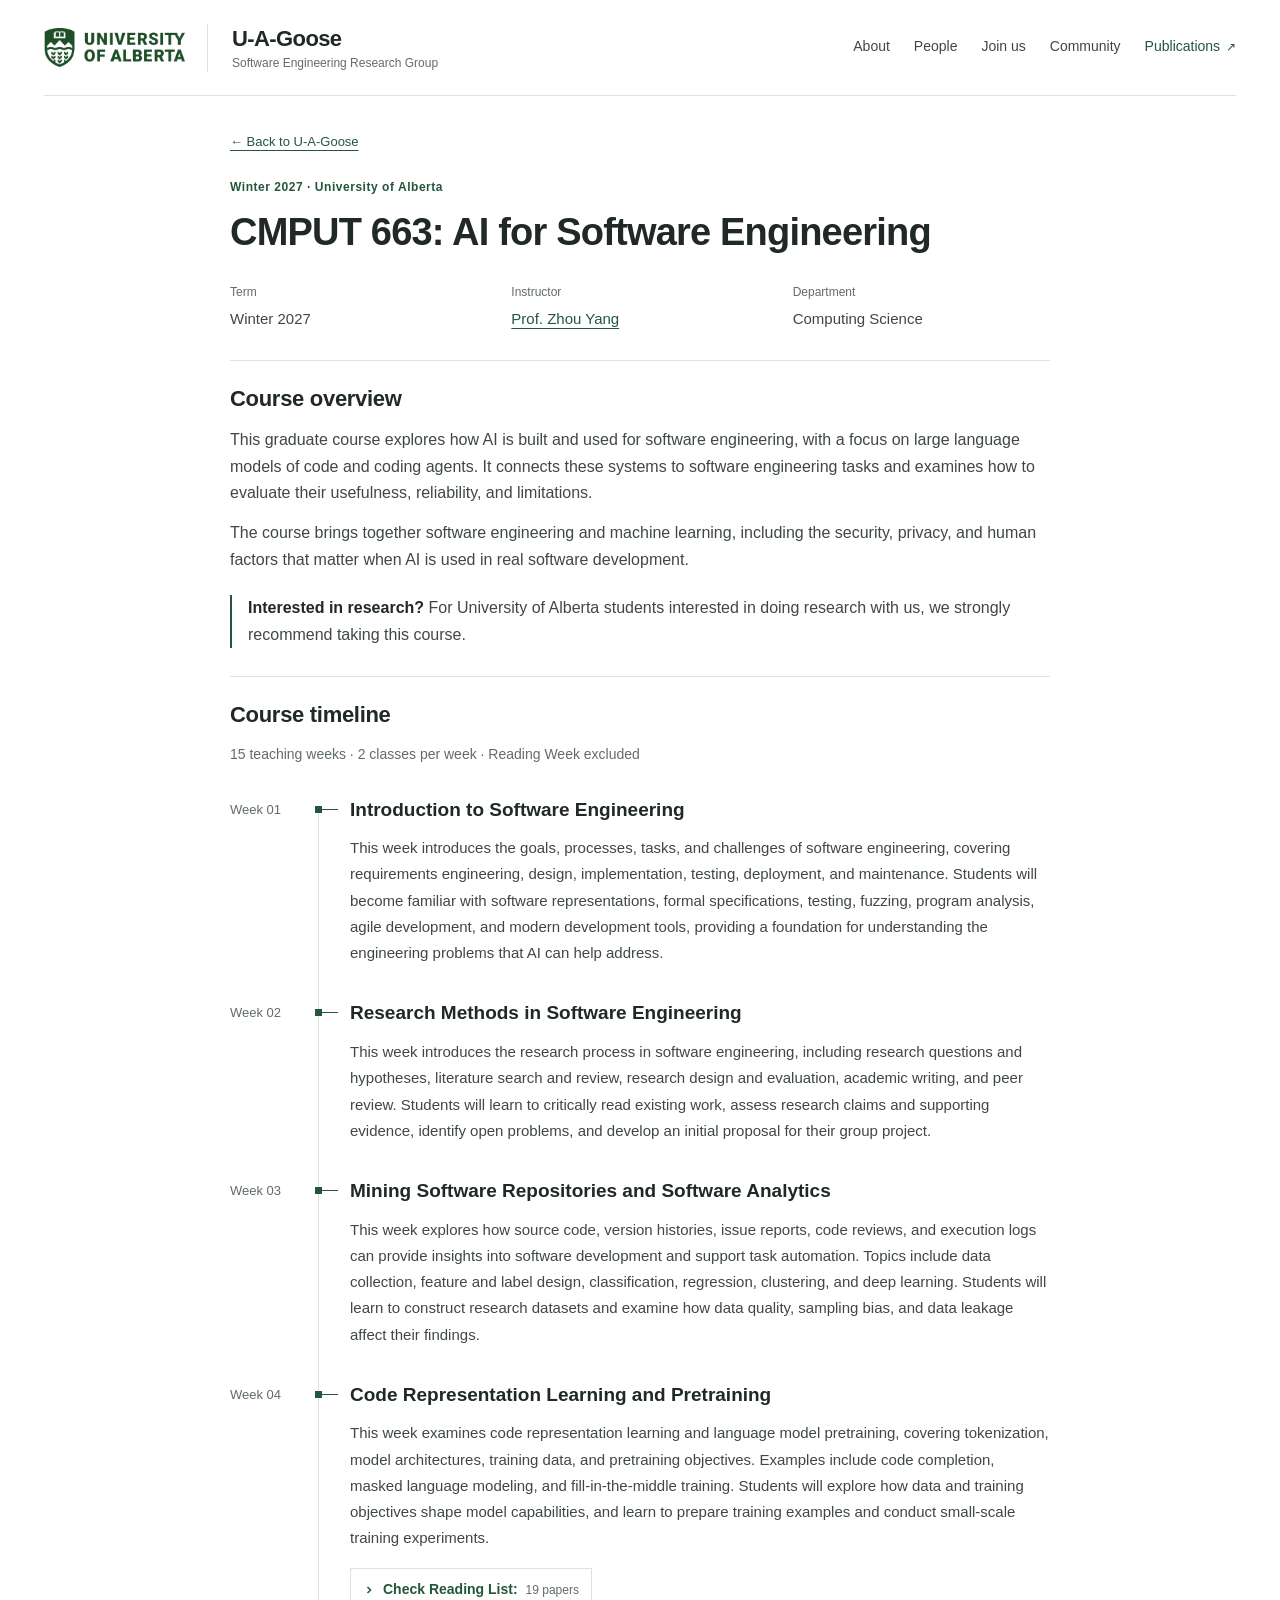
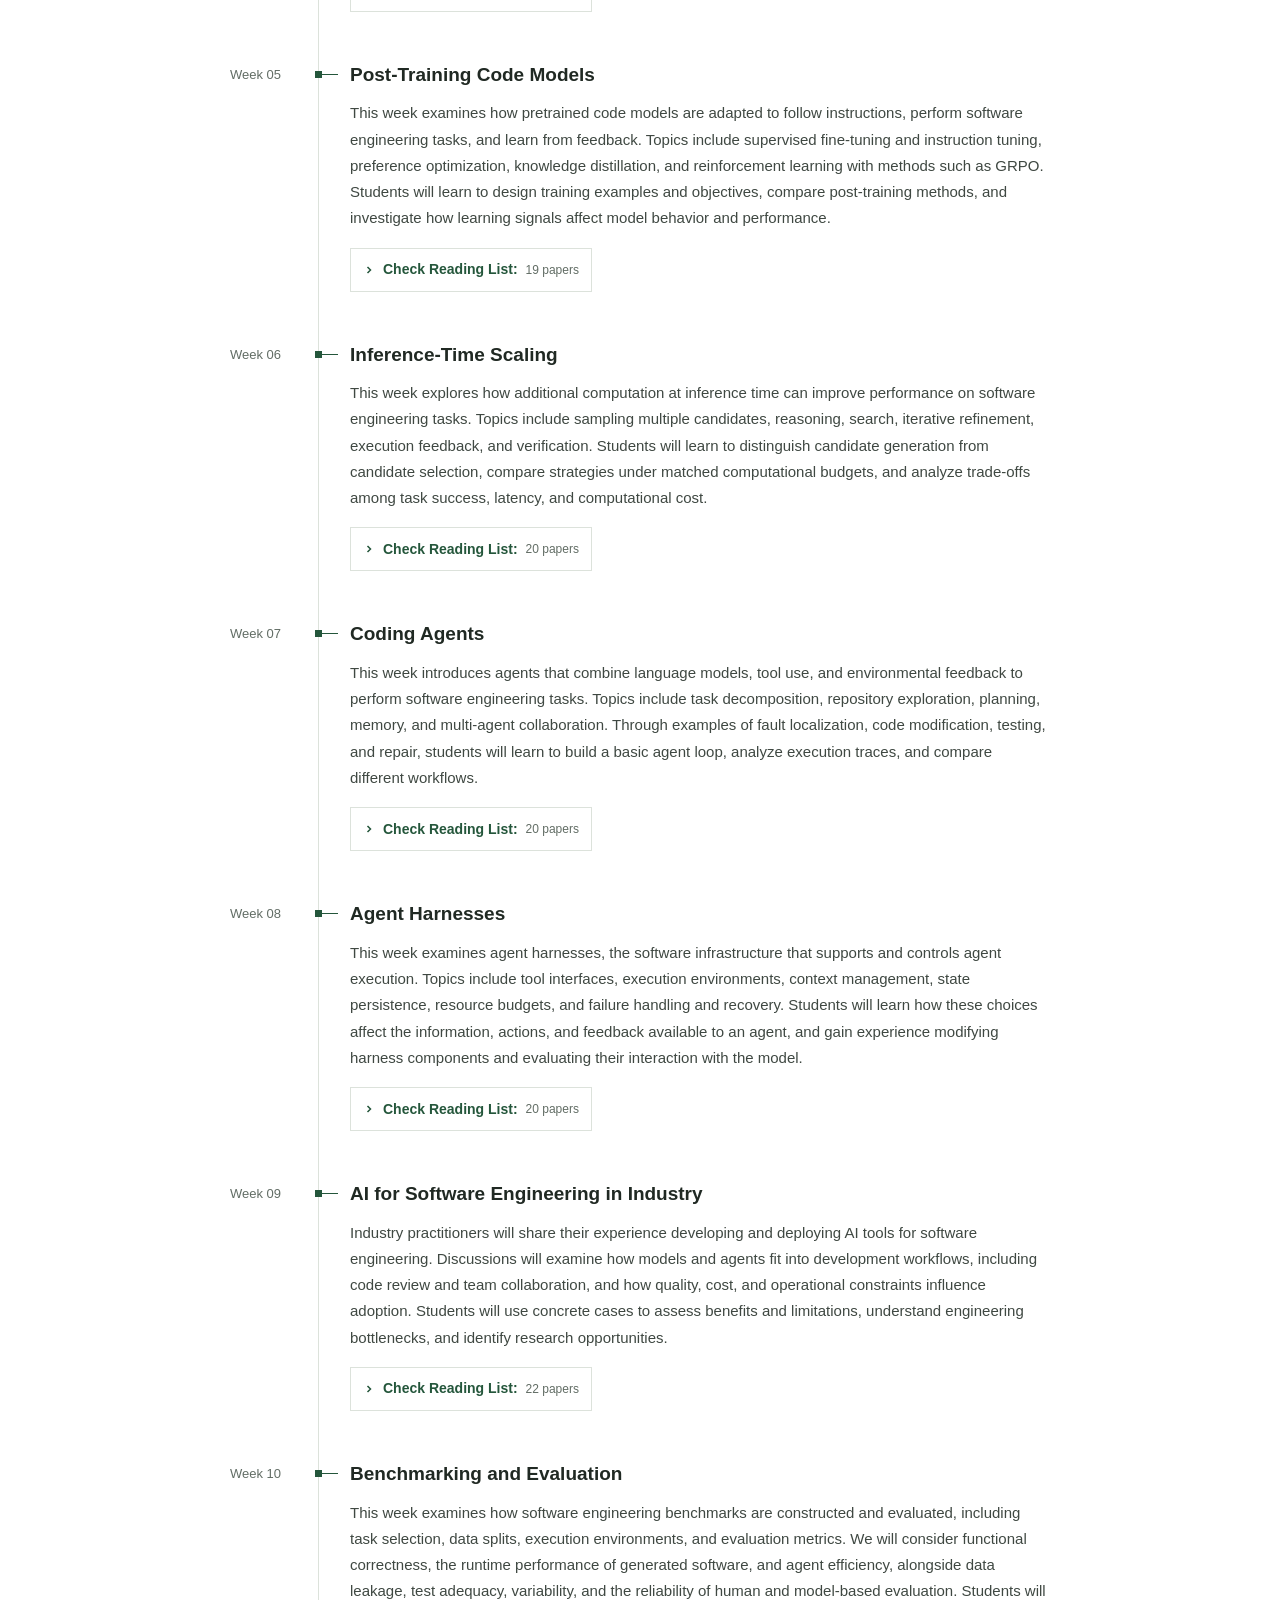
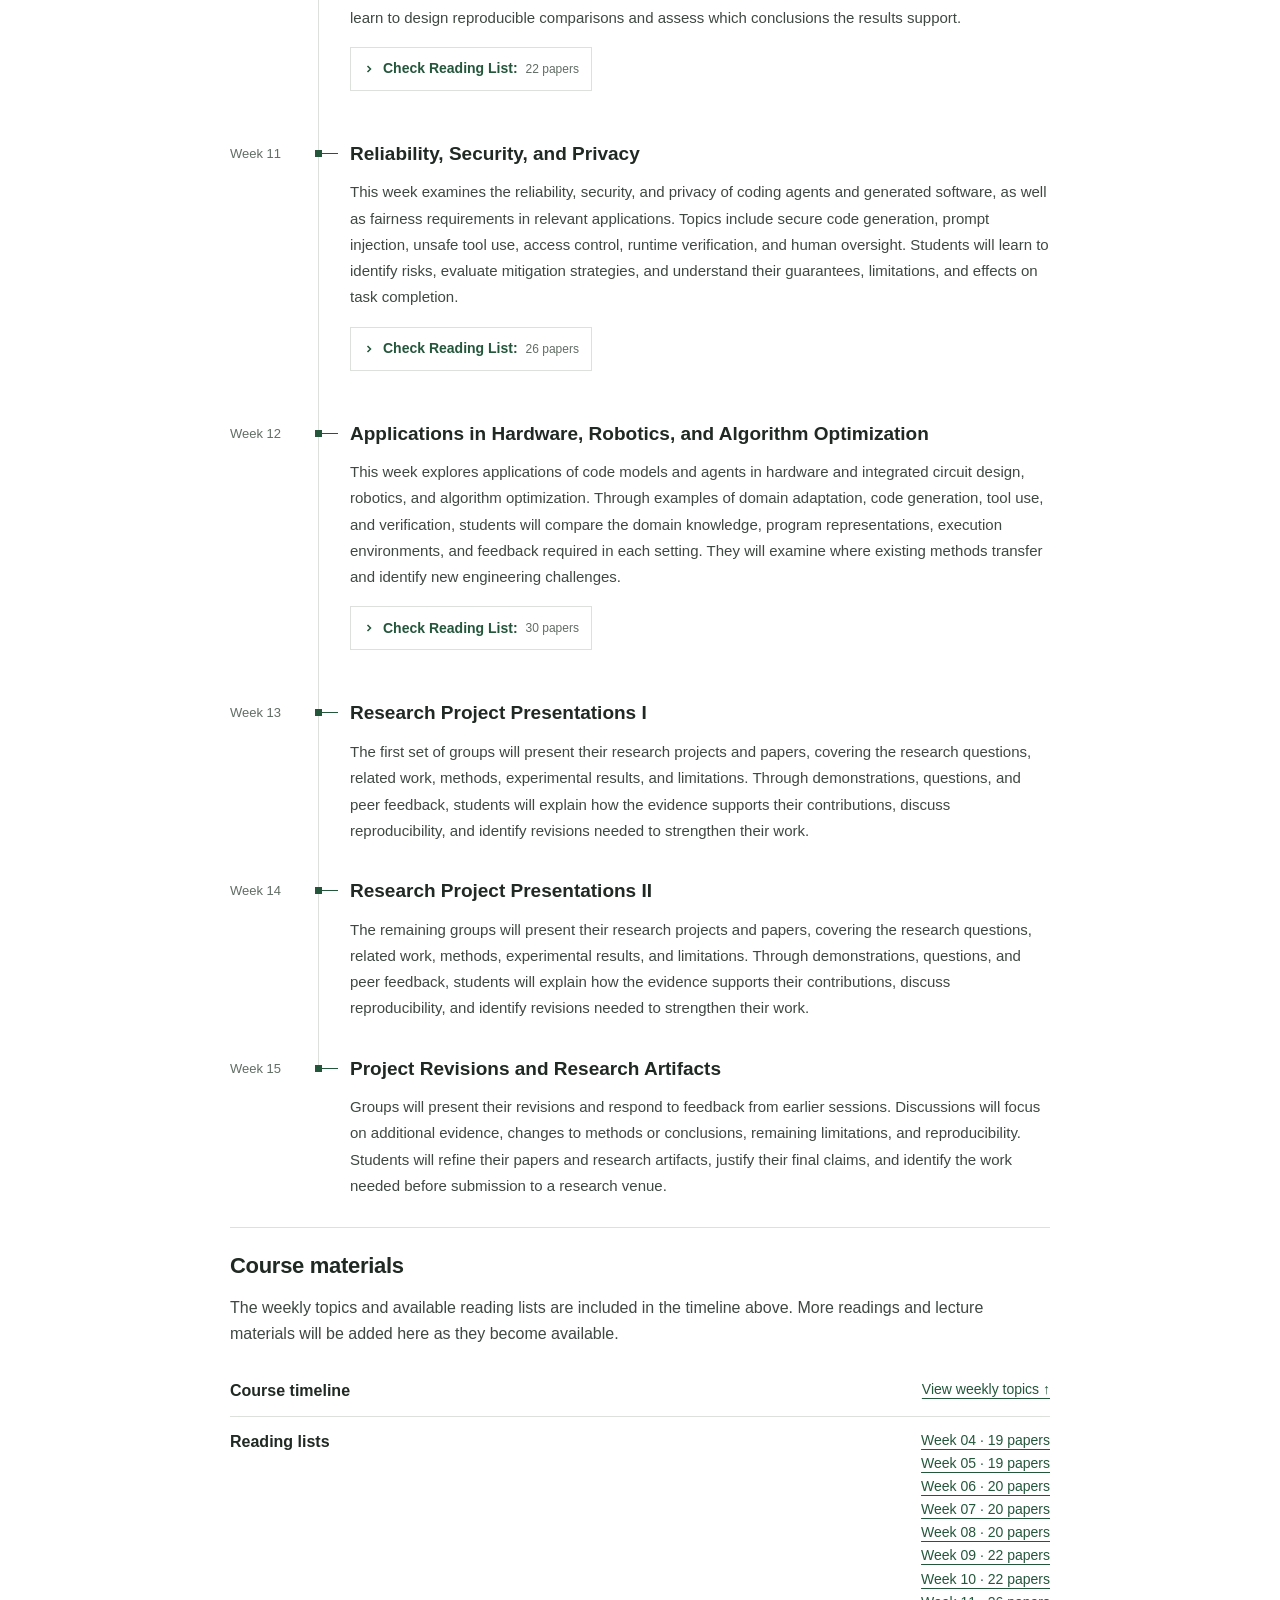
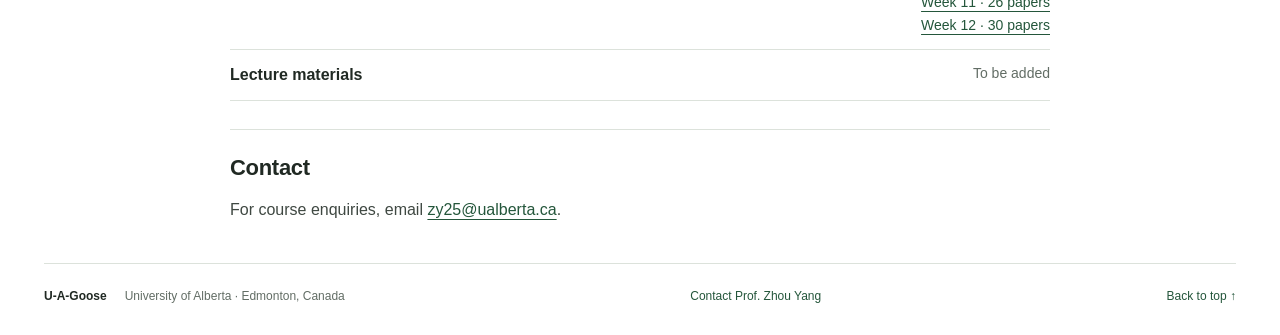
==== commit c547472c: "Built site for gh-pages" ====
--- a/cmput-663-winter-2027.html
+++ b/cmput-663-winter-2027.html
@@ -307,18 +307,15 @@
           <h3>Reliability, Security, and Privacy</h3>
           <p>This week examines the reliability, security, and privacy of coding agents and generated software, as well as fairness requirements in relevant applications. Topics include secure code generation, prompt injection, unsafe tool use, access control, runtime verification, and human oversight. Students will learn to identify risks, evaluate mitigation strategies, and understand their guarantees, limitations, and effects on task completion.</p>
           <details class="week-reading-list" id="week-11-readings">
-            <summary><svg class="reading-chevron" viewbox="0 0 12 12" aria-hidden="true" focusable="false"><path d="m3 4.5 3 3 3-3" fill="none" stroke="currentColor" stroke-width="1.5"></path></svg><span>Check Reading List:</span><span class="reading-count">30 papers</span></summary>
+            <summary><svg class="reading-chevron" viewbox="0 0 12 12" aria-hidden="true" focusable="false"><path d="m3 4.5 3 3 3-3" fill="none" stroke="currentColor" stroke-width="1.5"></path></svg><span>Check Reading List:</span><span class="reading-count">26 papers</span></summary>
             <ol class="reading-papers">
-              <li><span title="Co-authored by Zhou Yang" aria-label="Co-authored by Zhou Yang">★</span> <a href="https://arxiv.org/abs/2610.24824">Teaching Code Agents to Ask Without Leaking Private Code</a><span class="reading-meta">Wenjia Jiang, Jieke Shi, Zhensu Sun, et al., arXiv, 2026.</span></li>
-              <li><span title="Co-authored by Zhou Yang" aria-label="Co-authored by Zhou Yang">★</span> <a href="https://proceedings.mlr.press/v306/liu26ao.html">PrivCode++: Latent-Conditioned Differentially Private Code Generation for Comprehensive Guarantees</a><span class="reading-meta">Zheng Liu, Chen Gong, Terry Yue Zhuo, et al., ICML, 2026.</span></li>
-              <li><span title="Co-authored by Zhou Yang" aria-label="Co-authored by Zhou Yang">★</span> <a href="https://doi.org/10.1145/3744916.3764573">Scrub It Out! Erasing Sensitive Memorization in Code Language Models via Machine Unlearning</a><span class="reading-meta">Zhaoyang Chu, Yao Wan, Zhikun Zhang, et al., ICSE, 2026.</span></li>
-              <li><span title="Co-authored by Zhou Yang" aria-label="Co-authored by Zhou Yang">★</span> <a href="https://doi.org/10.1109/AIware69974.2025.00013">How Does Quantization Impact Privacy Risk on LLMs for Code?</a><span class="reading-meta">Md Nazmul Haque, Hua Yang, Zhou Yang, et al., AIware, 2025.</span></li>
+              <li><a href="https://arxiv.org/abs/2610.24824">Teaching Code Agents to Ask Without Leaking Private Code</a><span class="reading-meta">Wenjia Jiang, Jieke Shi, Zhensu Sun, et al., arXiv, 2026.</span></li>
+              <li><a href="https://proceedings.mlr.press/v306/liu26ao.html">PrivCode++: Latent-Conditioned Differentially Private Code Generation for Comprehensive Guarantees</a><span class="reading-meta">Zheng Liu, Chen Gong, Terry Yue Zhuo, et al., ICML, 2026.</span></li>
+              <li><a href="https://doi.org/10.1145/3744916.3764573">Scrub It Out! Erasing Sensitive Memorization in Code Language Models via Machine Unlearning</a><span class="reading-meta">Zhaoyang Chu, Yao Wan, Zhikun Zhang, et al., ICSE, 2026.</span></li>
               <li><a href="https://www.ndss-symposium.org/ndss-paper/privcode-when-code-generation-meets-differential-privacy/">PrivCode: When Code Generation Meets Differential Privacy</a><span class="reading-meta">Zheng Liu, Chen Gong, Terry Yue Zhuo, et al., NDSS, 2026.</span></li>
-              <li><span title="Co-authored by Zhou Yang" aria-label="Co-authored by Zhou Yang">★</span> <a href="https://proceedings.mlr.press/v306/meng26b.html">Watermarking LLM Agent Trajectories</a><span class="reading-meta">Wenlong Meng, Chen Gong, Terry Yue Zhuo, et al., ICML, 2026.</span></li>
-              <li><span title="Co-authored by Zhou Yang" aria-label="Co-authored by Zhou Yang">★</span> <a href="https://conf.researchr.org/details/icse-2026/icse-2026-research-track/194/Training-on-Clean-Data-but-Getting-Backdoored-Models-A-Poisoning-Attack-on-Code-Enco">Training on Clean Data but Getting Backdoored Models! A Poisoning Attack on Code Encoders</a><span class="reading-meta">Yiran Xiao, Xiangyue Liu, Zhou Yang, et al., ICSE, 2026.</span></li>
-              <li><span title="Co-authored by Zhou Yang" aria-label="Co-authored by Zhou Yang">★</span> <a href="https://conf.researchr.org/details/ase-2025/ase-2025-papers/163/Backdoors-in-Code-Summarizers-How-Bad-Is-It-">Backdoors in Code Summarizers: How Bad Is It?</a><span class="reading-meta">Chenyu Wang, Zhou Yang, Yaniv Harel, et al., ASE, 2025.</span></li>
-              <li><span title="Co-authored by Zhou Yang" aria-label="Co-authored by Zhou Yang">★</span> <a href="https://conf.researchr.org/details/issta-2026/issta-2026-research-papers/79/Insecure-Coding-Preferences-in-Long-Term-Memory-Security-Risks-for-LLM-based-Code-Ge">Insecure Coding Preferences in Long-Term Memory: Security Risks for LLM-based Code Generation</a><span class="reading-meta">Yuchen Chen, Wei Cheng, Yuan Xiao, et al., ISSTA, 2026.</span></li>
-              <li><span title="Co-authored by Zhou Yang" aria-label="Co-authored by Zhou Yang">★</span> <a href="https://aclanthology.org/2026.findings-acl.721/">MultiCodeAttack: Iterative Jailbreak Attacking on LLMs with Multi-Code Prompt Injection</a><span class="reading-meta">Weifeng Sun, Meng Yan, Zhou Yang, et al., Findings of ACL, 2026.</span></li>
+              <li><a href="https://proceedings.mlr.press/v306/meng26b.html">Watermarking LLM Agent Trajectories</a><span class="reading-meta">Wenlong Meng, Chen Gong, Terry Yue Zhuo, et al., ICML, 2026.</span></li>
+              <li><a href="https://conf.researchr.org/details/ase-2025/ase-2025-papers/163/Backdoors-in-Code-Summarizers-How-Bad-Is-It-">Backdoors in Code Summarizers: How Bad Is It?</a><span class="reading-meta">Chenyu Wang, Zhou Yang, Yaniv Harel, et al., ASE, 2025.</span></li>
+              <li><a href="https://conf.researchr.org/details/issta-2026/issta-2026-research-papers/79/Insecure-Coding-Preferences-in-Long-Term-Memory-Security-Risks-for-LLM-based-Code-Ge">Insecure Coding Preferences in Long-Term Memory: Security Risks for LLM-based Code Generation</a><span class="reading-meta">Yuchen Chen, Wei Cheng, Yuan Xiao, et al., ISSTA, 2026.</span></li>
               <li><a href="https://arxiv.org/abs/2602.14211">SkillJect: Effectively Automating Skill-Based Prompt Injection for Skill-Enabled Agents</a><span class="reading-meta">Xiaojun Jia, Jie Liao, Simeng Qin, et al., arXiv, 2026.</span></li>
               <li><a href="https://ojs.aaai.org/index.php/AAAI/article/view/40895">MCPTox: A Benchmark for Tool Poisoning on Real-World MCP Servers</a><span class="reading-meta">Zhiqiang Wang, Yichao Gao, Yanting Wang, et al., AAAI, 2026.</span></li>
               <li><a href="https://proceedings.mlr.press/v267/vero25a.html">BaxBench: Can LLMs Generate Correct and Secure Backends?</a><span class="reading-meta">Mark Vero, Niels Mündler, Victor Chibotaru, et al., ICML, 2025.</span></li>
@@ -334,11 +331,10 @@
               <li><a href="https://aclanthology.org/2026.emnlp-main.211/">SABER: Benchmarking Operational Safety of LLM Coding Agents in Stateful Project Workspaces</a><span class="reading-meta">Qi Hu, Yifeng Tang, Qinghua Wang, et al., EMNLP, 2026.</span></li>
               <li><a href="https://www.usenix.org/conference/usenixsecurity26/presentation/he-yu">AttriGuard: Defeating Indirect Prompt Injection in LLM Agents via Causal Attribution of Tool Invocations</a><span class="reading-meta">Yu He, Haozhe Zhu, Yiming Li, et al., USENIX Security, 2026.</span></li>
               <li><a href="https://www.usenix.org/conference/usenixsecurity26/presentation/nasr">The Attacker Moves Second: Stronger Adaptive Attacks Bypass Defenses Against LLM Jailbreaks and Prompt Injections</a><span class="reading-meta">Milad Nasr, Nicholas Carlini, Chawin Sitawarin, et al., USENIX Security, 2026.</span></li>
-              <li><span title="Co-authored by Zhou Yang" aria-label="Co-authored by Zhou Yang">★</span> <a href="https://conf.researchr.org/details/ase-2026/ase-2026-research-track/57/How-Reasoning-Shapes-Social-Bias-in-LLM-Generated-Code-">How Reasoning Shapes Social Bias in LLM-Generated Code?</a><span class="reading-meta">Weifeng Sun, Jieke Shi, Zhou Yang, et al., ASE, 2026.</span></li>
+              <li><a href="https://conf.researchr.org/details/ase-2026/ase-2026-research-track/57/How-Reasoning-Shapes-Social-Bias-in-LLM-Generated-Code-">How Reasoning Shapes Social Bias in LLM-Generated Code?</a><span class="reading-meta">Weifeng Sun, Jieke Shi, Zhou Yang, et al., ASE, 2026.</span></li>
               <li><a href="https://arxiv.org/abs/2501.05396">FairCoder: Probing LLM Bias in High-Stakes Decision Making via Coding Tasks</a><span class="reading-meta">Yongkang Du, Jen-tse Huang, Jieyu Zhao, et al., arXiv, 2025.</span></li>
               <li><a href="https://aclanthology.org/2026.findings-acl.193/">From If-Statements to ML Pipelines: Revisiting Bias in Code-Generation</a><span class="reading-meta">Minh Duc Bui, Xenia Heilmann, Mattia Cerrato, et al., Findings of ACL, 2026.</span></li>
-              <li><span title="Co-authored by Zhou Yang" aria-label="Co-authored by Zhou Yang">★</span> <a href="https://doi.org/10.1145/3832175">Hidden Licensing Risks in the PTMware Ecosystem</a><span class="reading-meta">Bo Wang, Yueyang Chen, Jieke Shi, et al., ISSTA, 2026.</span></li>
-              <li><span title="Co-authored by Zhou Yang" aria-label="Co-authored by Zhou Yang">★</span> <a href="https://arxiv.org/abs/2603.20637">AEGIS: From Clues to Verdicts—Graph-Guided Deep Vulnerability Reasoning via Dialectics and Meta-Auditing</a><span class="reading-meta">Sen Fang, Weiyuan Ding, Zhezhen Cao, et al., arXiv, 2026.</span></li>
+              <li><a href="https://doi.org/10.1145/3832175">Hidden Licensing Risks in the PTMware Ecosystem</a><span class="reading-meta">Bo Wang, Yueyang Chen, Jieke Shi, et al., ISSTA, 2026.</span></li>
             </ol>
           </details>
         </div>
@@ -414,7 +410,7 @@
     <p>The weekly topics and available reading lists are included in the timeline above. More readings and lecture materials will be added here as they become available.</p>
     <dl class="course-resources">
       <div><dt>Course timeline</dt><dd><a href="#course-timeline">View weekly topics <span aria-hidden="true">↑</span></a></dd></div>
-      <div><dt>Reading lists</dt><dd><a href="#week-04-readings">Week 04 · 19 papers</a><br><a href="#week-05-readings">Week 05 · 19 papers</a><br><a href="#week-06-readings">Week 06 · 20 papers</a><br><a href="#week-07-readings">Week 07 · 20 papers</a><br><a href="#week-08-readings">Week 08 · 20 papers</a><br><a href="#week-09-readings">Week 09 · 22 papers</a><br><a href="#week-10-readings">Week 10 · 22 papers</a><br><a href="#week-11-readings">Week 11 · 30 papers</a><br><a href="#week-12-readings">Week 12 · 30 papers</a></dd></div>
+      <div><dt>Reading lists</dt><dd><a href="#week-04-readings">Week 04 · 19 papers</a><br><a href="#week-05-readings">Week 05 · 19 papers</a><br><a href="#week-06-readings">Week 06 · 20 papers</a><br><a href="#week-07-readings">Week 07 · 20 papers</a><br><a href="#week-08-readings">Week 08 · 20 papers</a><br><a href="#week-09-readings">Week 09 · 22 papers</a><br><a href="#week-10-readings">Week 10 · 22 papers</a><br><a href="#week-11-readings">Week 11 · 26 papers</a><br><a href="#week-12-readings">Week 12 · 30 papers</a></dd></div>
       <div><dt>Lecture materials</dt><dd>To be added</dd></div>
     </dl>
   </section>
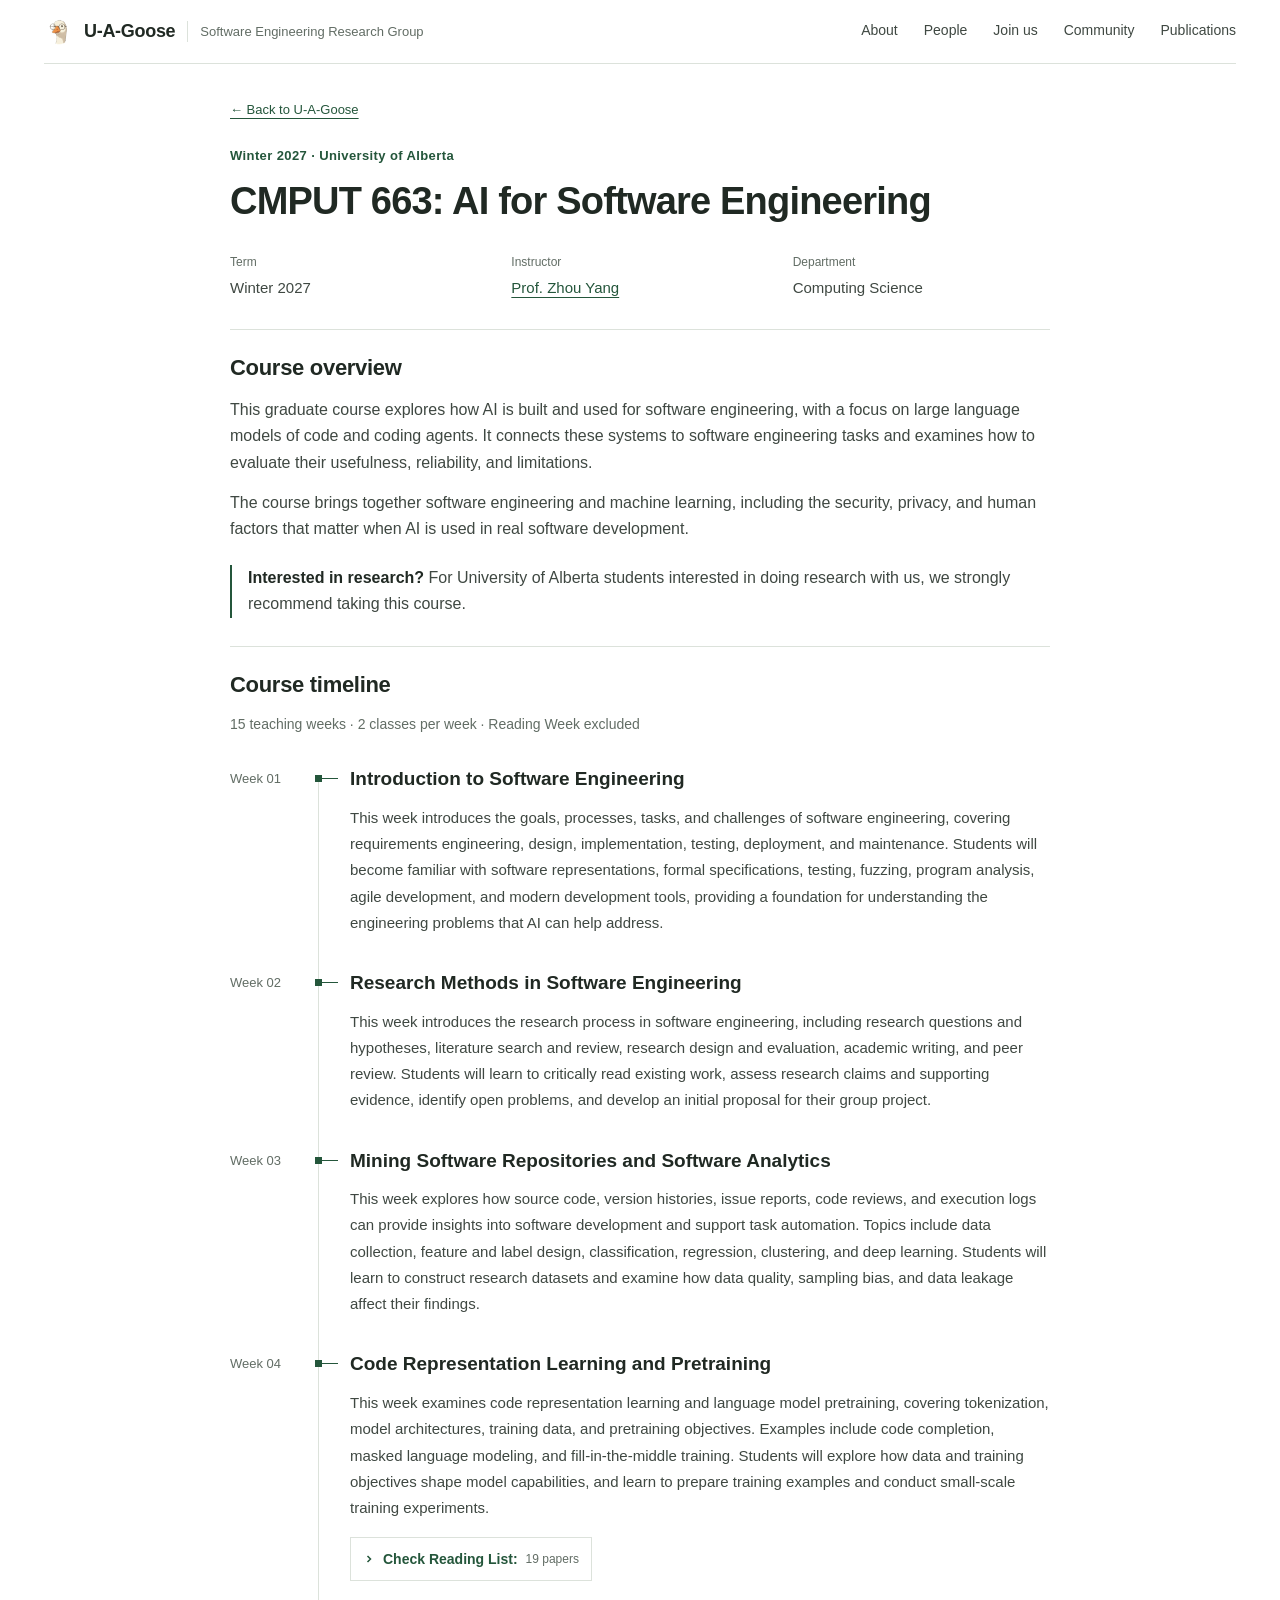
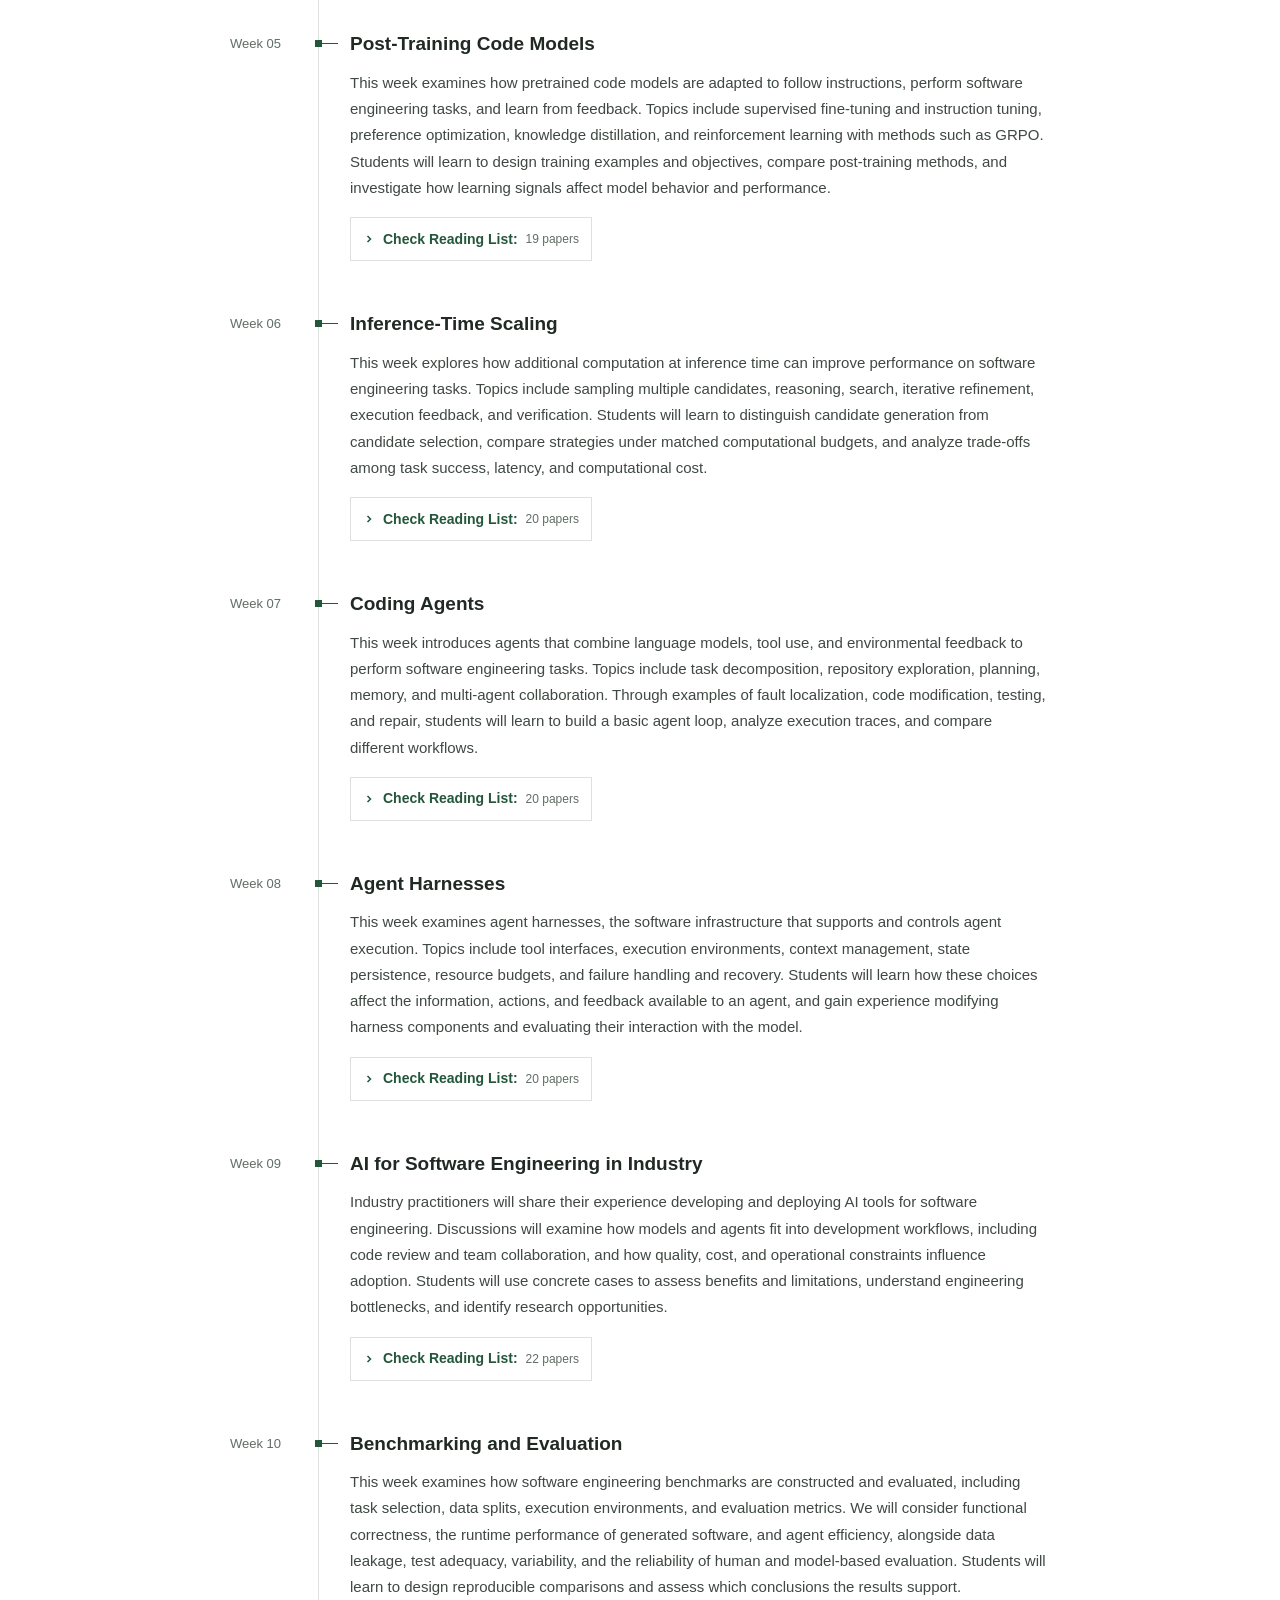
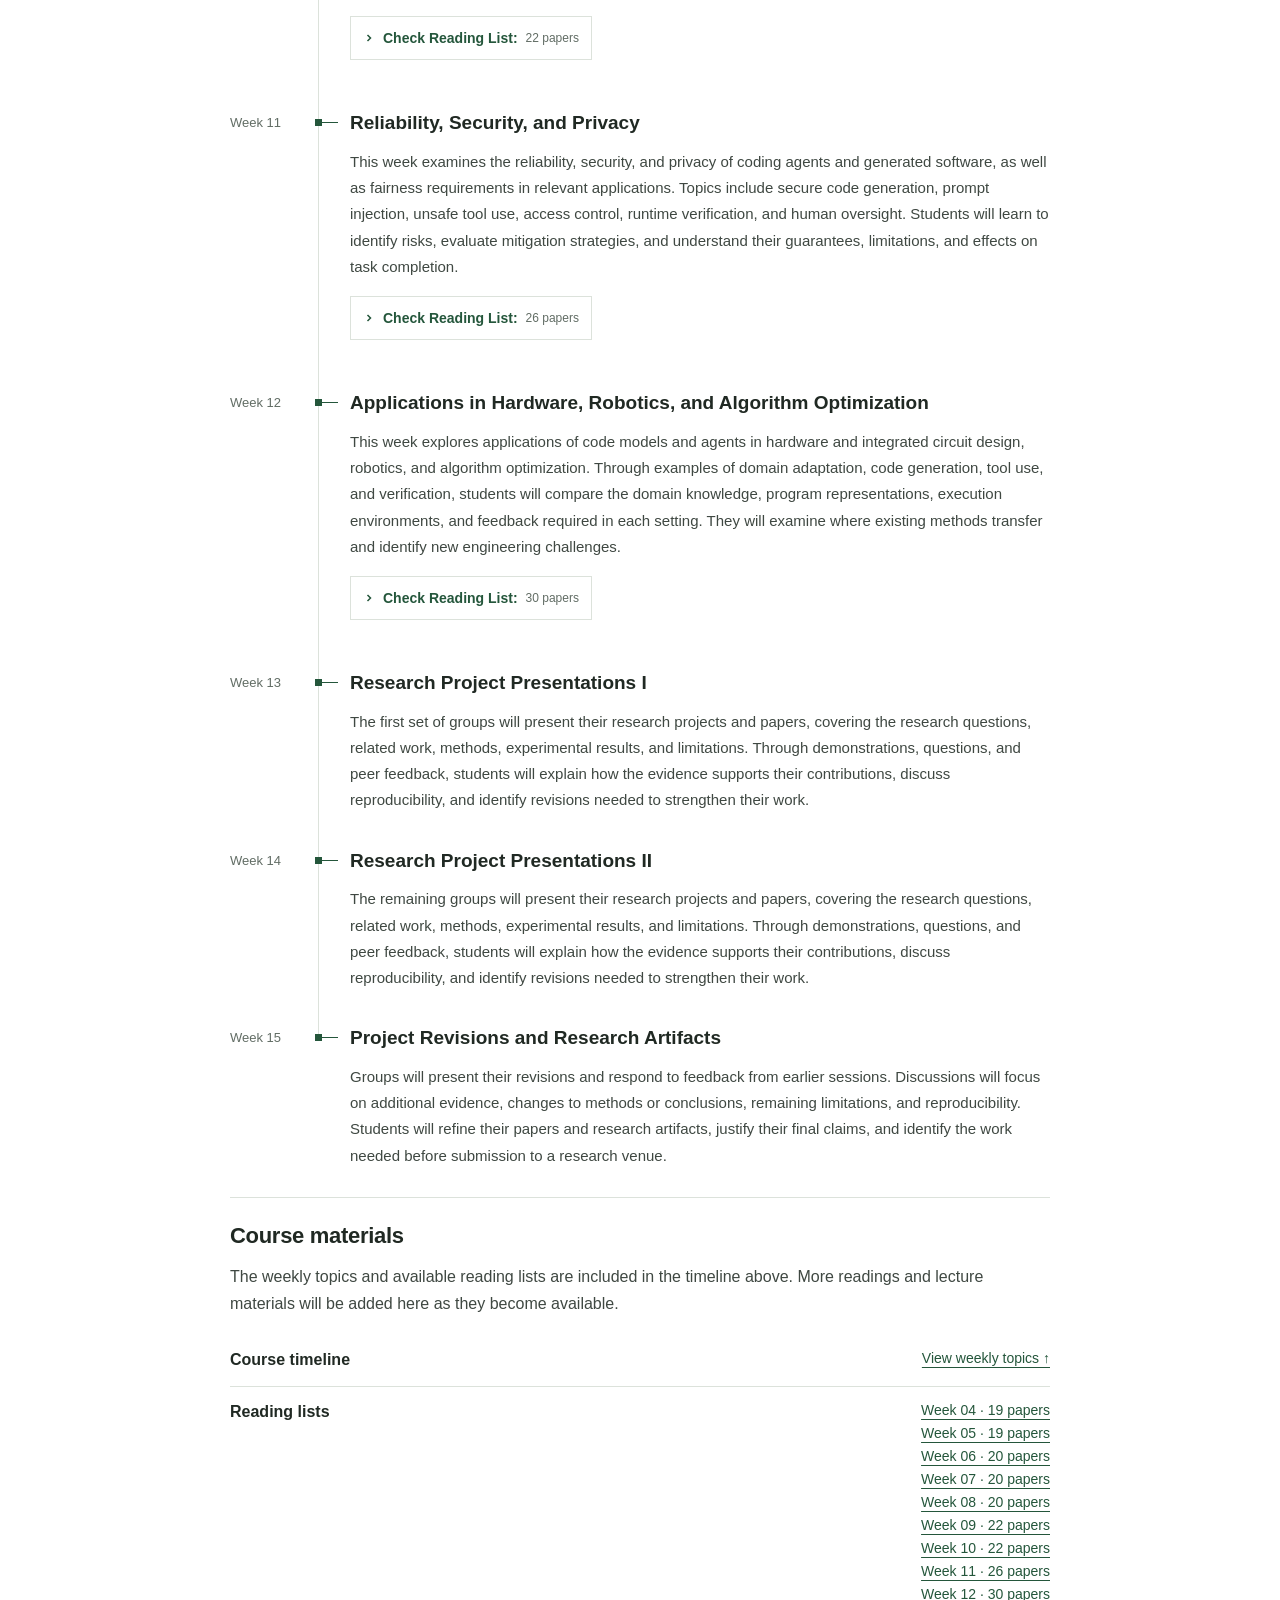
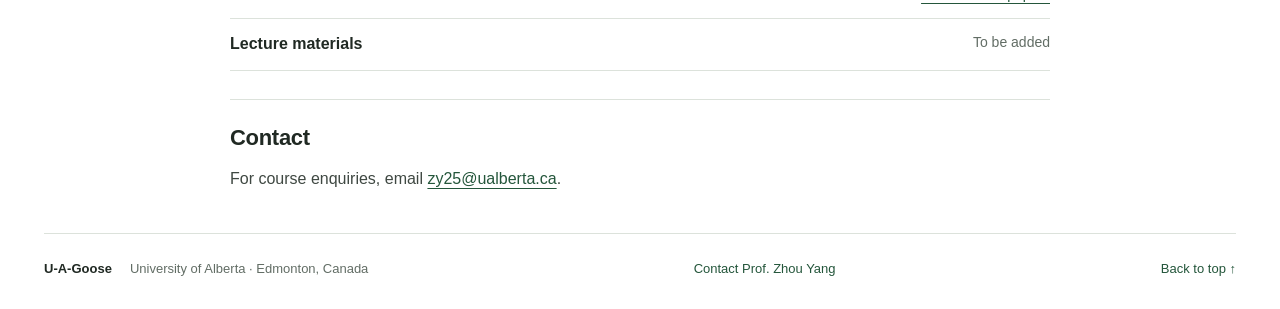
==== commit 8ffe189a: "Built site for gh-pages" ====
--- a/cmput-663-winter-2027.html
+++ b/cmput-663-winter-2027.html
@@ -12,21 +12,20 @@
   <meta name="viewport" content="width=device-width, initial-scale=1">
   <title>CMPUT 663: AI for Software Engineering — Winter 2027</title>
   <meta name="description" content="Winter 2027 CMPUT 663 at the University of Alberta, taught by Prof.&nbsp;Zhou Yang. Course introduction, reading list, and teaching materials.">
-  <link rel="stylesheet" href="assets/site.css?v=20261116-week04-readings">
+  <link rel="stylesheet" href="assets/site.css?v=20261117-design-refinement">
   <script src="assets/site.js" defer=""></script>
 </head>
 <body>
   <a class="skip-link" href="#main">Skip to content</a>
   <header class="site-header">
     <div class="header-inner wrap">
-      <a class="university-mark" href="https://www.ualberta.ca/en/index.html" aria-label="University of Alberta"><img src="assets/images/logos/ualberta.png" alt="University of Alberta" width="164" height="52"></a>
-      <a class="brand" href="index.html#about" data-section="about"><strong>U-A-Goose</strong><span>Software Engineering Research Group</span></a>
+      <a class="brand" href="index.html#about" data-section="about"><img src="assets/images/goose_mark.png" alt="" width="30" height="30"><strong>U-A-Goose</strong><span>Software Engineering Research Group</span></a>
       <nav aria-label="Main navigation">
         <a href="index.html#about" data-section="about">About</a>
         <a href="index.html#people" data-section="people">People</a>
         <a href="index.html#join" data-section="join">Join us</a>
         <a href="index.html#community" data-section="community">Community</a>
-        <a class="publications-link" href="publications.html">Publications <span aria-hidden="true">↗</span></a>
+        <a class="publications-link" href="publications.html">Publications</a>
       </nav>
     </div>
   </header>
--- a/assets/site.css
+++ b/assets/site.css
@@ -5,54 +5,61 @@
   --muted: #626d65;
   --line: #dce2db;
   --soft: #f5f7f3;
+  --award: #7d5a00;
   --max: 1232px;
   color-scheme: light;
 }
 * { box-sizing: border-box; }
-html { scroll-behavior: smooth; scroll-padding-top: 112px; }
-body { margin: 0; background: #fff; color: var(--body); font-family: -apple-system, BlinkMacSystemFont, "Segoe UI", Arial, sans-serif; font-size: 16px; line-height: 1.65; -webkit-font-smoothing: antialiased; }
+html { scroll-behavior: smooth; scroll-padding-top: 88px; -webkit-text-size-adjust: 100%; }
+body { margin: 0; background: #fff; color: var(--body); font-family: -apple-system, BlinkMacSystemFont, "Segoe UI", Roboto, "Helvetica Neue", Arial, sans-serif; font-size: 16px; line-height: 1.65; -webkit-font-smoothing: antialiased; }
 a { color: var(--green); text-decoration-thickness: 1px; text-underline-offset: 4px; }
 a:hover { color: #123a25; }
-a:focus-visible, [tabindex]:focus-visible { outline: 2px solid var(--green); outline-offset: 5px; }
+a:focus-visible, button:focus-visible, [tabindex]:focus-visible { outline: 2px solid var(--green); outline-offset: 4px; }
 img { max-width: 100%; display: block; }
-h1, h2, h3, h4 { color: var(--ink); margin: 0; line-height: 1.3; }
+h1, h2, h3, h4 { color: var(--ink); margin: 0; line-height: 1.3; font-weight: 650; }
 p { margin: 0 0 14px; }
 strong { color: var(--ink); font-weight: 600; }
 .wrap { width: min(var(--max), calc(100% - 88px)); margin-inline: auto; }
-.eyebrow { font-size: 12px; line-height: 1.6; letter-spacing: .045em; color: var(--green); font-weight: 600; }
+.eyebrow { font-size: 13px; line-height: 1.6; letter-spacing: .03em; color: var(--green); font-weight: 600; margin: 0; }
 .muted { color: var(--muted); font-size: 14px; }
 .skip-link { position: fixed; left: 12px; top: -80px; z-index: 20; padding: 12px; background: #fff; }
 .skip-link:focus { top: 12px; }
+
+/* Header */
 .site-header { background: #fff; position: sticky; top: 0; z-index: 10; }
-.header-inner { min-height: 96px; display: flex; align-items: center; border-bottom: 1px solid var(--line); gap: 24px; }
-.university-mark { flex: 0 0 164px; padding-right: 22px; border-right: 1px solid var(--line); }
-.university-mark img { width: 142px; height: 48px; object-fit: contain; }
-.brand { text-decoration: none; line-height: 1.4; flex: 1; }
-.brand strong { display: block; font-size: 22px; letter-spacing: -.6px; }
-.brand span { display: block; font-size: 12px; color: var(--muted); }
-nav { display: flex; align-items: center; gap: 24px; }
-nav a { color: var(--body); text-decoration: none; font-size: 14px; white-space: nowrap; padding: 9px 0; border-bottom: 2px solid transparent; }
-nav a[aria-current] { border-color: var(--green); color: var(--green); }
-nav a:hover { border-color: var(--line); }
-nav .publications-link { color: var(--green); }
-.publications-link span { font-size: 12px; margin-left: 2px; }
-.intro-section { display: grid; grid-template-columns: 1.47fr 1fr; gap: 40px; padding: 42px 0 38px; }
-.intro .eyebrow { margin-bottom: 9px; }
-h1 { font-size: 43px; letter-spacing: -1.5px; }
-.subtitle { font-size: 23px; color: var(--ink); letter-spacing: -.25px; margin: 3px 0 25px; }
+.header-inner { min-height: 64px; display: flex; align-items: center; border-bottom: 1px solid var(--line); gap: 24px; }
+.brand { display: flex; align-items: center; gap: 10px; text-decoration: none; flex: 1; min-width: 0; }
+.brand img { width: 30px; height: 30px; flex: none; }
+.brand strong { font-size: 18px; letter-spacing: -.3px; font-weight: 650; white-space: nowrap; }
+.brand span { font-size: 13px; color: var(--muted); padding-left: 12px; margin-left: 2px; border-left: 1px solid var(--line); white-space: nowrap; }
+nav { display: flex; align-items: center; gap: 26px; }
+nav a { color: var(--body); text-decoration: none; font-size: 14px; white-space: nowrap; padding: 8px 0; border-bottom: 1.5px solid transparent; }
+nav a:hover { color: var(--ink); }
+nav a[aria-current] { color: var(--ink); border-color: var(--green); }
+
+/* Intro */
+.intro-section { display: grid; grid-template-columns: minmax(0, 1.5fr) minmax(0, 1fr); gap: 64px; padding: 52px 0 48px; }
+.identity { display: flex; align-items: flex-end; justify-content: flex-start; gap: 40px; margin-bottom: 30px; }
+.identity .eyebrow { margin-bottom: 8px; }
+h1 { font-size: 44px; letter-spacing: -1.4px; }
+.identity h1 { line-height: 1.12; }
+.subtitle { font-size: 22px; color: var(--body); letter-spacing: -.25px; margin: 5px 0 0; }
 .goose-acronym strong { color: var(--green); font-weight: 600; }
-.research-text { display: flow-root; font-size: 17px; line-height: 1.7; }
+/* The mascot PNG has an off-white (254) background; the slight lift makes it pure white. */
+.goose { width: 116px; height: 116px; object-fit: contain; flex: none; filter: brightness(1.012); margin-bottom: 3px; }
+.research-text { font-size: 17px; line-height: 1.7; max-width: 44em; }
+.research-text p { margin-bottom: 12px; }
 .research-text p:last-child { margin-bottom: 0; }
-.goose { float: left; width: 150px; height: 150px; object-fit: contain; margin: 0 21px 8px 0; }
-.course-announcement { border-top: 1px solid var(--line); margin-top: 22px; padding-top: 16px; }
-.course-announcement-heading { display: flex; align-items: baseline; justify-content: space-between; gap: 16px; margin-bottom: 8px; }
-.course-announcement-heading h2 { font-size: 17px; }
-.course-announcement-heading p { margin: 0; font-size: 12px; color: var(--muted); white-space: nowrap; }
-.course-announcement h3 { font-size: 17px; margin-bottom: 8px; line-height: 1.5; }
-.course-announcement h3 a { text-decoration: none; }
-.course-announcement h3 a:hover { text-decoration: underline; }
-.course-announcement > p { font-size: 14px; line-height: 1.65; margin-bottom: 8px; }
-.course-materials-link { font-size: 13px; }
+.research-text .lead { font-size: 22px; line-height: 1.45; letter-spacing: -.25px; color: var(--ink); font-weight: 400; margin-bottom: 16px; text-wrap: balance; }
+.course-announcement { border-top: 1px solid var(--line); margin-top: 30px; padding-top: 22px; }
+.course-announcement .eyebrow { margin-bottom: 6px; }
+.course-announcement h3 { font-size: 18px; margin-bottom: 6px; line-height: 1.45; }
+.course-announcement h3 a { color: var(--ink); text-decoration: none; }
+.course-announcement h3 a:hover { color: var(--green); text-decoration: underline; }
+.course-announcement h3 a span { color: var(--green); font-weight: 400; }
+.course-announcement > p:last-child { font-size: 15px; line-height: 1.65; margin: 0; max-width: 46em; }
+
+/* Course page */
 .course-page { max-width: 820px; margin-inline: auto; padding: 32px 0 40px; }
 .course-back { display: inline-block; font-size: 13px; margin-bottom: 26px; }
 .course-header h1 { font-size: clamp(28px, 4vw, 38px); letter-spacing: -.8px; max-width: 720px; }
@@ -114,251 +121,190 @@
   .course-resources > div { gap: 12px; }
   .course-resources dd { font-size: 13px; }
 }
-.news { display: flex; flex-direction: column; border-left: 1px solid var(--line); padding-left: 30px; min-width: 0; min-height: 0; }
-.news-heading { display: flex; flex-shrink: 0; align-items: baseline; justify-content: space-between; margin-bottom: 17px; }
-.news-heading h2 { font-size: 25px; letter-spacing: -.45px; }
-.news-heading span { color: var(--muted); font-size: 12px; }
-.news-scroll { flex: 1 1 0; height: 0; min-height: 0; overflow-y: scroll; overscroll-behavior: contain; scrollbar-color: #a7b4a8 #f3f5f1; scrollbar-width: thin; padding-right: 16px; }
-.news-scroll::-webkit-scrollbar { width: 6px; }
-.news-scroll::-webkit-scrollbar-track { background: #f3f5f1; }
-.news-scroll::-webkit-scrollbar-thumb { background: #a7b4a8; border-radius: 3px; }
+
+/* News: one list in index.qmd. The newest eight show; site.js expands the rest. */
+.news { min-width: 0; padding-top: 2px; }
+.news h2 { font-size: 13px; letter-spacing: .03em; color: var(--green); font-weight: 600; line-height: 1.6; margin-bottom: 12px; }
 .news ol { margin: 0; padding: 0; list-style: none; }
-.news li { display: grid; grid-template-columns: 65px 1fr; gap: 15px; padding: 13px 0; border-bottom: 1px solid var(--line); font-size: 14px; line-height: 1.6; }
+.news li { display: grid; grid-template-columns: 62px minmax(0, 1fr); gap: 16px; padding: 8px 0; font-size: 15px; line-height: 1.55; }
 .news li:first-child { padding-top: 0; }
-.news time { color: var(--muted); font-size: 12px; font-variant-numeric: tabular-nums; padding-top: 2px; }
-.page-section { border-top: 1px solid var(--line); padding: 32px 0 36px; }
-.section-heading { display: flex; align-items: baseline; justify-content: space-between; gap: 24px; margin-bottom: 24px; }
-.section-heading h2 { font-size: 27px; letter-spacing: -.65px; }
-.section-heading>a { font-size: 13px; text-decoration: none; }
-.section-heading>a:hover { text-decoration: underline; }
-.pi { display: grid; grid-template-columns: 126px 210px 1fr; gap: 24px; margin-bottom: 28px; }
-.pi-photo { width: 126px; height: 160px; object-fit: cover; object-position: center 33%; }
-.pi-identity .eyebrow { margin-bottom: 6px; font-size: 11px; }
-.pi-identity h3 { font-size: 20px; margin-bottom: 9px; }
-.pi-identity>p:not(.eyebrow) { font-size: 13px; line-height: 1.65; }
-.pi-bio { font-size: 13px; line-height: 1.65; }
-.pi-bio p:last-child { margin-bottom: 0; }
-.person-links { display: flex; flex-wrap: wrap; gap: 5px 14px; font-size: 12px; margin-top: 6px; margin-bottom: 0; }
+.news time { color: var(--muted); font-size: 13px; font-variant-numeric: tabular-nums; padding-top: 2px; }
+.news ol:not(.is-expanded) li:nth-child(n+9) { display: none; }
+.news-more { display: inline-flex; align-items: center; gap: 6px; margin-top: 8px; padding: 6px 0; border: 0; background: none; font: inherit; font-size: 14px; color: var(--green); cursor: pointer; }
+.news-more::after { content: "↓"; font-size: 13px; }
+.news-more[aria-expanded="true"]::after { content: "↑"; }
+.news-more:hover { text-decoration: underline; text-underline-offset: 4px; }
+.news-more[hidden] { display: none; }
+
+/* Sections */
+.page-section { border-top: 1px solid var(--line); padding: 46px 0 50px; }
+.section-heading { display: flex; align-items: baseline; justify-content: space-between; gap: 24px; margin-bottom: 28px; }
+.section-heading h2 { font-size: 26px; letter-spacing: -.55px; }
+.section-heading > a { font-size: 14px; text-decoration: none; }
+.section-heading > a:hover { text-decoration: underline; }
+.section-intro { margin: -14px 0 30px; font-size: 17px; max-width: 56em; text-wrap: pretty; }
+
+/* Team */
+.pi { display: grid; grid-template-columns: 132px 216px minmax(0, 1fr); gap: 28px; margin-bottom: 8px; }
+.pi-photo { width: 132px; height: 168px; object-fit: cover; object-position: center 33%; }
+.pi-identity .eyebrow { margin-bottom: 4px; }
+.pi-identity h3 { font-size: 22px; letter-spacing: -.3px; margin-bottom: 8px; }
+.pi-identity > p:not(.eyebrow) { font-size: 15px; line-height: 1.6; margin-bottom: 10px; }
+.pi-bio { font-size: 15px; line-height: 1.65; columns: 2; column-gap: 40px; }
+.pi-bio p { break-inside: avoid; margin: 0; }
+.person-links { display: flex; flex-wrap: wrap; gap: 4px 14px; font-size: 14px; margin-top: 6px; margin-bottom: 0; }
 .person-links a { text-decoration: none; }
 .person-links a:hover { text-decoration: underline; }
-.graduate-groups { display: grid; grid-template-columns: 1fr 1fr; gap: 32px; }
-.people-group { border-top: 1px solid var(--line); padding-top: 15px; margin-top: 22px; }
-.graduate-groups .people-group { margin-top: 0; }
+.graduate-groups { display: grid; grid-template-columns: 1fr 1fr; gap: 40px; }
+.people-group { margin-top: 38px; }
 .people-group h3 { font-size: 15px; font-weight: 600; margin-bottom: 16px; }
-.people-grid { display: grid; gap: 24px; }
+.people-grid { display: grid; gap: 26px 24px; }
 .people-grid.two { grid-template-columns: repeat(2, minmax(0, 1fr)); }
 .people-grid.four { grid-template-columns: repeat(4, minmax(0, 1fr)); }
 .people-grid.three { grid-template-columns: repeat(3, minmax(0, 1fr)); }
-.person { display: grid; grid-template-columns: 84px minmax(0, 1fr); gap: 14px; align-items: start; min-width: 0; }
+.person { display: grid; grid-template-columns: 84px minmax(0, 1fr); gap: 16px; align-items: start; min-width: 0; }
 .person img { width: 84px; height: 104px; object-fit: cover; object-position: center 28%; }
-.person h4 { font-size: 14px; margin: 0 0 5px; line-height: 1.45; }
-.person-role { font-size: 12px; color: var(--body); margin: 0; line-height: 1.55; }
-.person-detail { font-size: 11px; color: var(--muted); margin: 3px 0 0; line-height: 1.55; }
-.honor-group h3 span { font-size: 12px; font-weight: 400; color: var(--muted); margin-left: 10px; }
-.section-intro { margin: -10px 0 26px; font-size: 15px; }
-.openings-grid { display: grid; grid-template-columns: repeat(3, 1fr); gap: 28px; }
-.openings-grid article+article { border-left: 1px solid var(--line); padding-left: 28px; }
-.openings-grid .eyebrow { margin-bottom: 7px; font-size: 11px; }
-.openings-grid h3 { font-size: 17px; margin-bottom: 12px; }
-.openings-grid article>p:not(.eyebrow) { font-size: 14px; line-height: 1.7; }
-.openings-grid article>p:last-child { margin-bottom: 0; }
-.screening { display: grid; grid-template-columns: 240px 1fr; gap: 0 32px; padding: 22px 24px 16px; margin-top: 28px; background: var(--soft); }
-.screening h3 { font-size: 15px; margin-bottom: 6px; }
-.screening>div p { font-size: 12px; color: var(--muted); margin: 0; }
-.screening ol { display: grid; grid-template-columns: repeat(3, 1fr); gap: 22px; margin: 0; padding: 0; list-style: none; }
-.screening li { display: flex; gap: 11px; }
-.screening li>span { font-size: 12px; color: var(--green); font-variant-numeric: tabular-nums; line-height: 1.6; }
-.screening h4 { font-size: 14px; margin-bottom: 5px; }
-.screening li p { font-size: 12px; color: var(--muted); margin: 0; }
-.screening-note { grid-column: 1/-1; border-top: 1px solid var(--line); margin: 16px 0 0; padding-top: 11px; font-size: 12px; color: var(--muted); }
-.events article { display: grid; grid-template-columns: 180px 1fr; gap: 24px; border-top: 1px solid var(--line); padding: 15px 0; }
-.events article:last-child { padding-bottom: 0; }
-.event-place { font-size: 14px; color: var(--ink); }
-.event-place span { display: block; font-size: 12px; color: var(--muted); }
-.events h3 { font-size: 16px; margin-bottom: 4px; }
+.person h4 { font-size: 15px; font-weight: 600; margin: -2px 0 3px; line-height: 1.45; }
+.person-role { font-size: 13px; color: var(--body); margin: 0; line-height: 1.55; }
+.person-detail { font-size: 13px; color: var(--muted); margin: 3px 0 0; line-height: 1.5; }
+.person .person-links { font-size: 13px; }
+.honor-group h3 span { font-size: 13px; font-weight: 400; color: var(--muted); margin-left: 10px; }
+
+/* Join */
+.openings-grid { display: grid; grid-template-columns: repeat(3, minmax(0, 1fr)); gap: 44px; }
+.openings-grid .eyebrow { margin-bottom: 4px; }
+.openings-grid h3 { font-size: 18px; margin-bottom: 10px; }
+.openings-grid article > p { font-size: 15px; line-height: 1.65; margin-bottom: 10px; }
+.openings-grid article > p:last-child { margin-bottom: 0; }
+.screening { display: grid; grid-template-columns: 260px minmax(0, 1fr); gap: 0 44px; padding: 26px 28px 22px; margin-top: 38px; background: var(--soft); }
+.screening h3 { font-size: 17px; margin-bottom: 6px; }
+.screening > div p { font-size: 14px; line-height: 1.6; color: var(--muted); margin: 0; }
+.screening ol { display: grid; grid-template-columns: repeat(3, minmax(0, 1fr)); gap: 26px; margin: 0; padding: 0; list-style: none; }
+.screening li { display: flex; gap: 12px; }
+.screening li > span { font-size: 13px; color: var(--green); font-variant-numeric: tabular-nums; line-height: 1.75; }
+.screening h4 { font-size: 15px; font-weight: 600; margin-bottom: 3px; }
+.screening li p { font-size: 14px; line-height: 1.6; color: var(--muted); margin: 0; }
+.screening-note { grid-column: 1/-1; margin: 18px 0 0; font-size: 14px; color: var(--muted); }
+
+/* Community */
+.events { display: grid; gap: 18px; }
+.events article { display: grid; grid-template-columns: 180px minmax(0, 1fr); gap: 24px; }
+.event-place { font-size: 15px; color: var(--ink); }
+.event-place span { display: block; font-size: 13px; color: var(--muted); }
+.events h3 { font-size: 17px; font-weight: 600; margin-bottom: 2px; }
 .events h3 a { text-decoration: none; }
 .events h3 a:hover { text-decoration: underline; }
-.events h3 a span { font-size: 12px; font-weight: 400; }
-.events p { font-size: 13px; color: var(--muted); margin: 0; }
-.support { display: grid; grid-template-columns: 200px 1fr; gap: 30px; align-items: center; border-top: 1px solid var(--line); padding: 30px 0; }
-.support h2 { font-size: 14px; line-height: 1.7; font-weight: 500; }
-.support-logos { display: flex; align-items: center; justify-content: space-around; gap: 34px; }
-.support-logos a { display: block; width: 140px; }
-.support-logos img { height: 42px; width: 100%; object-fit: contain; }
-footer { border-top: 1px solid var(--line); display: flex; gap: 30px; justify-content: space-between; align-items: center; padding-top: 23px; padding-bottom: 28px; font-size: 12px; }
-footer>div { display: flex; gap: 18px; }
+.events h3 a span { font-size: 13px; font-weight: 400; }
+.events p { font-size: 14px; color: var(--muted); margin: 0; }
+
+/* Support: logos sit back in grey until hovered. */
+.support { display: grid; grid-template-columns: 200px minmax(0, 1fr); gap: 30px; align-items: center; border-top: 1px solid var(--line); padding: 34px 0; }
+.support h2 { font-size: 14px; line-height: 1.6; font-weight: 500; color: var(--muted); }
+.support-logos { display: flex; align-items: center; justify-content: space-between; gap: 28px; min-width: 0; }
+.support-logos a { display: block; flex: 0 1 auto; min-width: 0; filter: grayscale(1); opacity: .7; transition: filter .2s ease, opacity .2s ease; }
+.support-logos a:hover, .support-logos a:focus-visible { filter: none; opacity: 1; }
+.support-logos img { height: 32px; width: auto; max-width: 100%; object-fit: contain; }
+
+footer { border-top: 1px solid var(--line); display: flex; gap: 30px; justify-content: space-between; align-items: center; padding-top: 24px; padding-bottom: 30px; font-size: 13px; }
+footer > div { display: flex; gap: 18px; }
 footer span { color: var(--muted); }
 footer a { text-decoration: none; }
-@media(min-width: 1500px) { :root { --max: 1300px; } }
-@media(max-width: 1100px) {
+footer a:hover { text-decoration: underline; }
+
+@media (min-width: 1500px) { :root { --max: 1300px; } }
+@media (max-width: 1100px) {
   .wrap { width: calc(100% - 56px); }
-  .header-inner { gap: 18px; }
-  .university-mark { display: none; }
-  .intro-section { gap: 28px; grid-template-columns: 1.2fr 1fr; }
-  .news { padding-left: 24px; }
-  .news li { grid-template-columns: 57px 1fr; gap: 10px; }
-  .goose { width: 126px; height: 126px; margin-right: 16px; }
-  h1 { font-size: 38px; }
-  .subtitle { font-size: 21px; }
-  .research-text { font-size: 16px; }
-  .pi { grid-template-columns: 108px 175px 1fr; gap: 20px; }
-  .pi-photo { width: 108px; height: 144px; }
-  .graduate-groups { grid-template-columns: 1fr; gap: 22px; }
-  .people-grid.four { grid-template-columns: repeat(2, 1fr); }
-  .people-grid.two { gap: 24px; }
-  .screening { grid-template-columns: 190px 1fr; gap: 0 20px; }
-  .screening ol { gap: 16px; }
-}
-@media(max-width: 760px) {
-  html { scroll-padding-top: 118px; }
-  .wrap { width: calc(100% - 36px); }
-  .header-inner { flex-direction: column; align-items: flex-start; gap: 5px; padding-top: 14px; min-height: 100px; }
-  .brand { flex: auto; }
-  .brand strong { font-size: 21px; }
   .brand span { display: none; }
-  nav { width: 100%; gap: 22px; overflow-x: auto; }
-  nav a { font-size: 13px; padding: 7px 0 11px; }
-  .intro-section { display: block; padding: 28px 0; }
-  .intro .eyebrow { font-size: 10px; letter-spacing: .01em; }
-  h1 { font-size: 36px; }
-  .subtitle { font-size: 19px; margin-bottom: 23px; }
-  .goose { width: 112px; height: 112px; margin: 0 15px 5px 0; }
-  .research-text { font-size: 15px; line-height: 1.75; }
-  .news { display: block; padding: 24px 0 0; margin-top: 24px; border-left: 0; border-top: 1px solid var(--line); }
-  .news-scroll { height: 294px; }
-  .news-heading { margin-bottom: 14px; }
-  .news-heading h2 { font-size: 23px; }
-  .news li { font-size: 14px; grid-template-columns: 61px 1fr; gap: 13px; }
-  .page-section { padding: 25px 0 28px; }
-  .section-heading { gap: 14px; margin-bottom: 22px; }
-  .section-heading h2 { font-size: 24px; }
-  .section-heading>a { font-size: 11px; }
-  .pi { grid-template-columns: 102px 1fr; gap: 18px; }
-  .pi-photo { width: 102px; height: 138px; }
-  .pi-identity h3 { font-size: 19px; }
-  .pi-bio { grid-column: 1/-1; font-size: 13px; }
+  .intro-section { gap: 40px; grid-template-columns: minmax(0, 1.25fr) minmax(0, 1fr); }
+  .identity { gap: 20px; justify-content: space-between; }
+  .goose { width: 92px; height: 92px; }
+  h1 { font-size: 40px; }
+  .subtitle { font-size: 18px; }
+  .pi { grid-template-columns: 116px 190px minmax(0, 1fr); gap: 22px; }
+  .pi-photo { width: 116px; height: 148px; }
+  .pi-bio { columns: 1; }
+  .pi-bio p + p { margin-top: 12px; }
+  .graduate-groups { grid-template-columns: 1fr; gap: 0; }
+  .people-grid.four { grid-template-columns: repeat(2, minmax(0, 1fr)); }
+  .openings-grid { gap: 32px; }
+  .screening { grid-template-columns: 200px minmax(0, 1fr); gap: 0 28px; }
+  .screening ol { gap: 18px; }
+  .support-logos img { height: 28px; }
+}
+@media (max-width: 760px) {
+  html { scroll-padding-top: 104px; }
+  .wrap { width: calc(100% - 40px); }
+  .header-inner { flex-direction: column; align-items: flex-start; gap: 0; padding-top: 10px; min-height: 0; }
+  .brand { flex: none; }
+  .brand img { width: 26px; height: 26px; }
+  .brand strong { font-size: 17px; }
+  nav { width: 100%; gap: 22px; overflow-x: auto; scrollbar-width: none; }
+  nav a[data-section="about"] { display: none; }
+  nav::-webkit-scrollbar { display: none; }
+  nav a { font-size: 14px; padding: 8px 0 9px; }
+  .intro-section { display: block; padding: 32px 0 36px; }
+  .identity { align-items: flex-end; justify-content: space-between; gap: 12px; margin-bottom: 24px; }
+  .eyebrow { letter-spacing: .02em; }
+  h1 { font-size: 36px; letter-spacing: -1.1px; }
+  .subtitle { font-size: 17px; margin-top: 4px; letter-spacing: -.1px; }
+  .goose { width: 76px; height: 76px; margin-bottom: 4px; }
+  .research-text { font-size: 17px; line-height: 1.65; }
+  .research-text .lead { font-size: 22px; line-height: 1.4; }
+  .course-announcement { margin-top: 26px; padding-top: 20px; }
+  .news { margin-top: 30px; padding-top: 26px; border-top: 1px solid var(--line); }
+  .news li { grid-template-columns: 58px minmax(0, 1fr); gap: 12px; }
+  .page-section { padding: 34px 0 38px; }
+  .section-heading { gap: 14px; margin-bottom: 24px; }
+  .section-heading > a { font-size: 13px; }
+  .section-intro { margin: -10px 0 26px; }
+  .pi { grid-template-columns: 104px minmax(0, 1fr); gap: 18px; }
+  .pi-photo { width: 104px; height: 134px; }
+  .pi-bio { grid-column: 1/-1; }
+  .people-group { margin-top: 32px; }
+  .people-grid.two, .people-grid.four { grid-template-columns: repeat(2, minmax(0, 1fr)); }
   .people-grid.three { grid-template-columns: 1fr; }
-  .person { grid-template-columns: 64px minmax(0, 1fr); gap: 10px; }
-  .person img { width: 64px; height: 80px; }
-  .person h4 { font-size: 13px; }
-  .person-role { font-size: 11px; }
-  .person-detail { font-size: 11px; }
-  .person-links { font-size: 11px; gap: 10px; }
-  .people-grid { gap: 22px 16px; }
-  .honor-group .person-role { font-size: 12px; }
-  .honor-group .person-detail { font-size: 11px; }
-  .honor-group h3 span { display: block; margin: 5px 0 0; }
-  .section-intro { font-size: 14px; margin-top: -8px; }
-  .openings-grid { grid-template-columns: 1fr; gap: 22px; }
-  .openings-grid article+article { border-left: 0; border-top: 1px solid var(--line); padding: 20px 0 0; }
-  .screening { display: block; padding: 18px; }
-  .screening ol { grid-template-columns: 1fr; gap: 15px; margin-top: 20px; }
-  .screening li { gap: 15px; }
-  .screening-note { margin-top: 18px; }
-  .events article { grid-template-columns: 93px 1fr; gap: 17px; }
-  .events h3 { font-size: 14px; }
-  .events p { font-size: 12px; }
-  .event-place { font-size: 12px; }
-  .event-place span { font-size: 11px; }
-  .support { grid-template-columns: 1fr; gap: 20px; padding: 24px 0; }
-  .support h2 { font-size: 13px; }
+  .people-grid { gap: 22px 20px; }
+  .person { grid-template-columns: 72px minmax(0, 1fr); gap: 14px; }
+  .person img { width: 72px; height: 90px; }
+  .honor-group h3 span { display: block; margin: 4px 0 0; }
+  .openings-grid { grid-template-columns: 1fr; gap: 28px; }
+  .screening { display: block; padding: 22px 20px; margin-top: 32px; }
+  .screening ol { grid-template-columns: 1fr; gap: 16px; margin-top: 20px; }
+  .events article { grid-template-columns: 96px minmax(0, 1fr); gap: 16px; }
+  .support { grid-template-columns: minmax(0, 1fr); gap: 18px; padding: 28px 0; }
   .support h2 br { display: none; }
-  .support-logos { justify-content: space-between; gap: 19px; }
-  .support-logos img { height: 32px; }
-  footer { align-items: flex-start; flex-wrap: wrap; gap: 15px; font-size: 11px; }
-  footer>div { width: 100%; flex-wrap: wrap; gap: 6px 14px; }
-}
-@media(max-width: 390px) {
-  nav { gap: 16px; }
-  nav a { font-size: 12px; }
+  .support-logos { gap: 18px; }
+  .support-logos img { height: 26px; }
+  footer { align-items: flex-start; flex-wrap: wrap; gap: 12px; }
+  footer > div { width: 100%; flex-wrap: wrap; gap: 4px 14px; }
+}
+@media (max-width: 560px) {
   .people-grid.two, .people-grid.four { grid-template-columns: 1fr; }
-  .person { grid-template-columns: 72px minmax(0, 1fr); }
-  .person img { width: 72px; height: 90px; }
-  .person h4 { font-size: 14px; }
-  .person-role { font-size: 12px; }
-  .person-detail { font-size: 11px; }
-}
-@media(prefers-reduced-motion: reduce) { html { scroll-behavior: auto; } }
+}
+@media (prefers-reduced-motion: reduce) { html { scroll-behavior: auto; } .support-logos a { transition: none; } }
 
 #title-block-header:empty { display: none; }
 #title-block-header:not(:empty) { padding: 34px 0 24px; }
 #title-block-header h1 { font-size: 32px; }
 main:focus { outline: none; }
-/* Publications: preserve the existing venue/title/author layout. */
-.pub-shell {
-  max-width: 1180px;
-  margin: 0 auto;
-}
-
-.pub-list {
-  margin-top: 0;
-}
-
-.pub-entry {
-  display: grid;
-  grid-template-columns: 8.75rem minmax(0, 1fr);
-  column-gap: 2rem;
-  padding: 1.2rem 0;
-  border-bottom: 1px solid #e1e5ea;
-  line-height: 1.5;
-}
-
-.pub-entry:first-child {
-  padding-top: 0.5rem;
-}
-
-.pub-venue {
-  margin: 0;
-  padding-top: 0.1rem;
-  color: #626a76;
-  font-size: 0.95rem;
-  font-weight: 600;
-}
-
-.pub-label {
-  display: block;
-  white-space: nowrap;
-}
-
-.pub-track {
-  display: block;
-  margin-top: 0.25rem;
-  font-size: 0.8rem;
-  font-weight: 400;
-}
-
-.pub-content {
-  min-width: 0;
-}
-
-.pub-title {
-  margin: 0 0 0.25rem;
-  color: #26578a;
-  font-size: 1.1rem;
-  line-height: 1.4;
-}
-
-.pub-title b {
-  font-weight: 600;
-}
-
-.pub-authors,
-.pub-note {
-  margin: 0;
-  color: #626a76;
-  font-size: 0.97rem;
-}
-
-.pub-note,
-.pub-award {
-  margin: 0.35rem 0 0;
-  font-size: 0.95rem;
-}
-
-
+
+/* Publications: same grid edge and ink as the rest of the site. */
+main > h1 { font-size: clamp(28px, 4vw, 38px); letter-spacing: -.8px; margin: 46px 0 20px; }
+.pub-shell { margin: 0 0 50px; }
+.pub-list { margin-top: 0; }
+.pub-entry { display: grid; grid-template-columns: 8.75rem minmax(0, 1fr); column-gap: 2rem; padding: .85rem 0; line-height: 1.5; }
+.pub-venue { margin: 0; padding-top: .15rem; color: var(--muted); font-size: 14px; font-weight: 600; }
+.pub-label { display: block; white-space: nowrap; }
+.pub-track { display: block; margin-top: .2rem; font-size: 13px; font-weight: 400; }
+.pub-content { min-width: 0; }
+.pub-title { margin: 0 0 .2rem; color: var(--ink); font-size: 17px; line-height: 1.45; }
+.pub-title b { font-weight: 600; }
+.pub-authors, .pub-note { margin: 0; color: var(--muted); font-size: 15px; }
+.pub-note, .pub-award { margin: .3rem 0 0; font-size: 14px; }
+.pub-award { color: var(--award); font-weight: 600; }
 @media (max-width: 600px) {
-  .pub-entry { grid-template-columns: minmax(0, 1fr); row-gap: .4rem; padding: 1.1rem 0; }
-  .pub-venue { display: flex; flex-wrap: wrap; align-items: baseline; gap: .25rem .65rem; padding-top: 0; font-size: .9rem; }
+  main > h1 { margin: 30px 0 12px; }
+  .pub-entry { grid-template-columns: minmax(0, 1fr); row-gap: .3rem; padding: .9rem 0; }
+  .pub-venue { display: flex; flex-wrap: wrap; align-items: baseline; gap: .25rem .65rem; padding-top: 0; font-size: 13px; }
   .pub-track { margin-top: 0; }
-  .pub-title { font-size: 1.05rem; }
-}
+}
